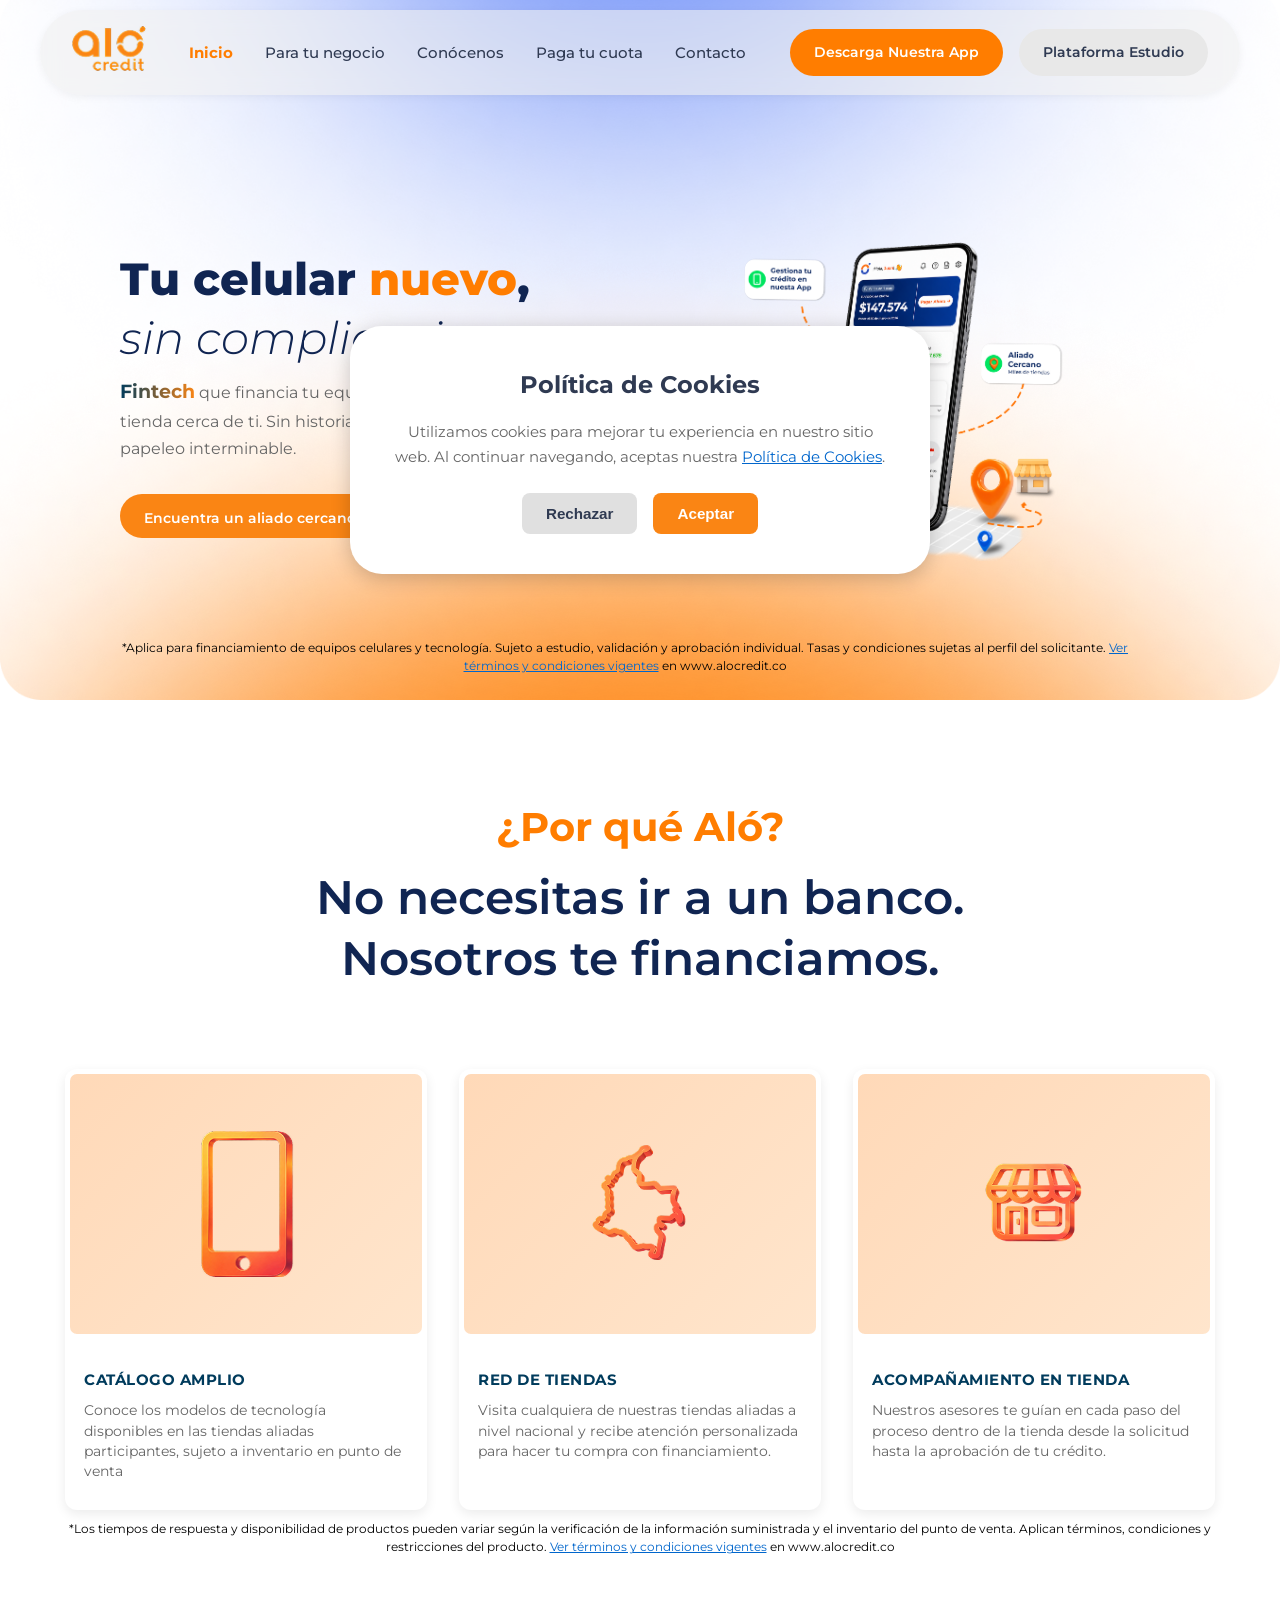
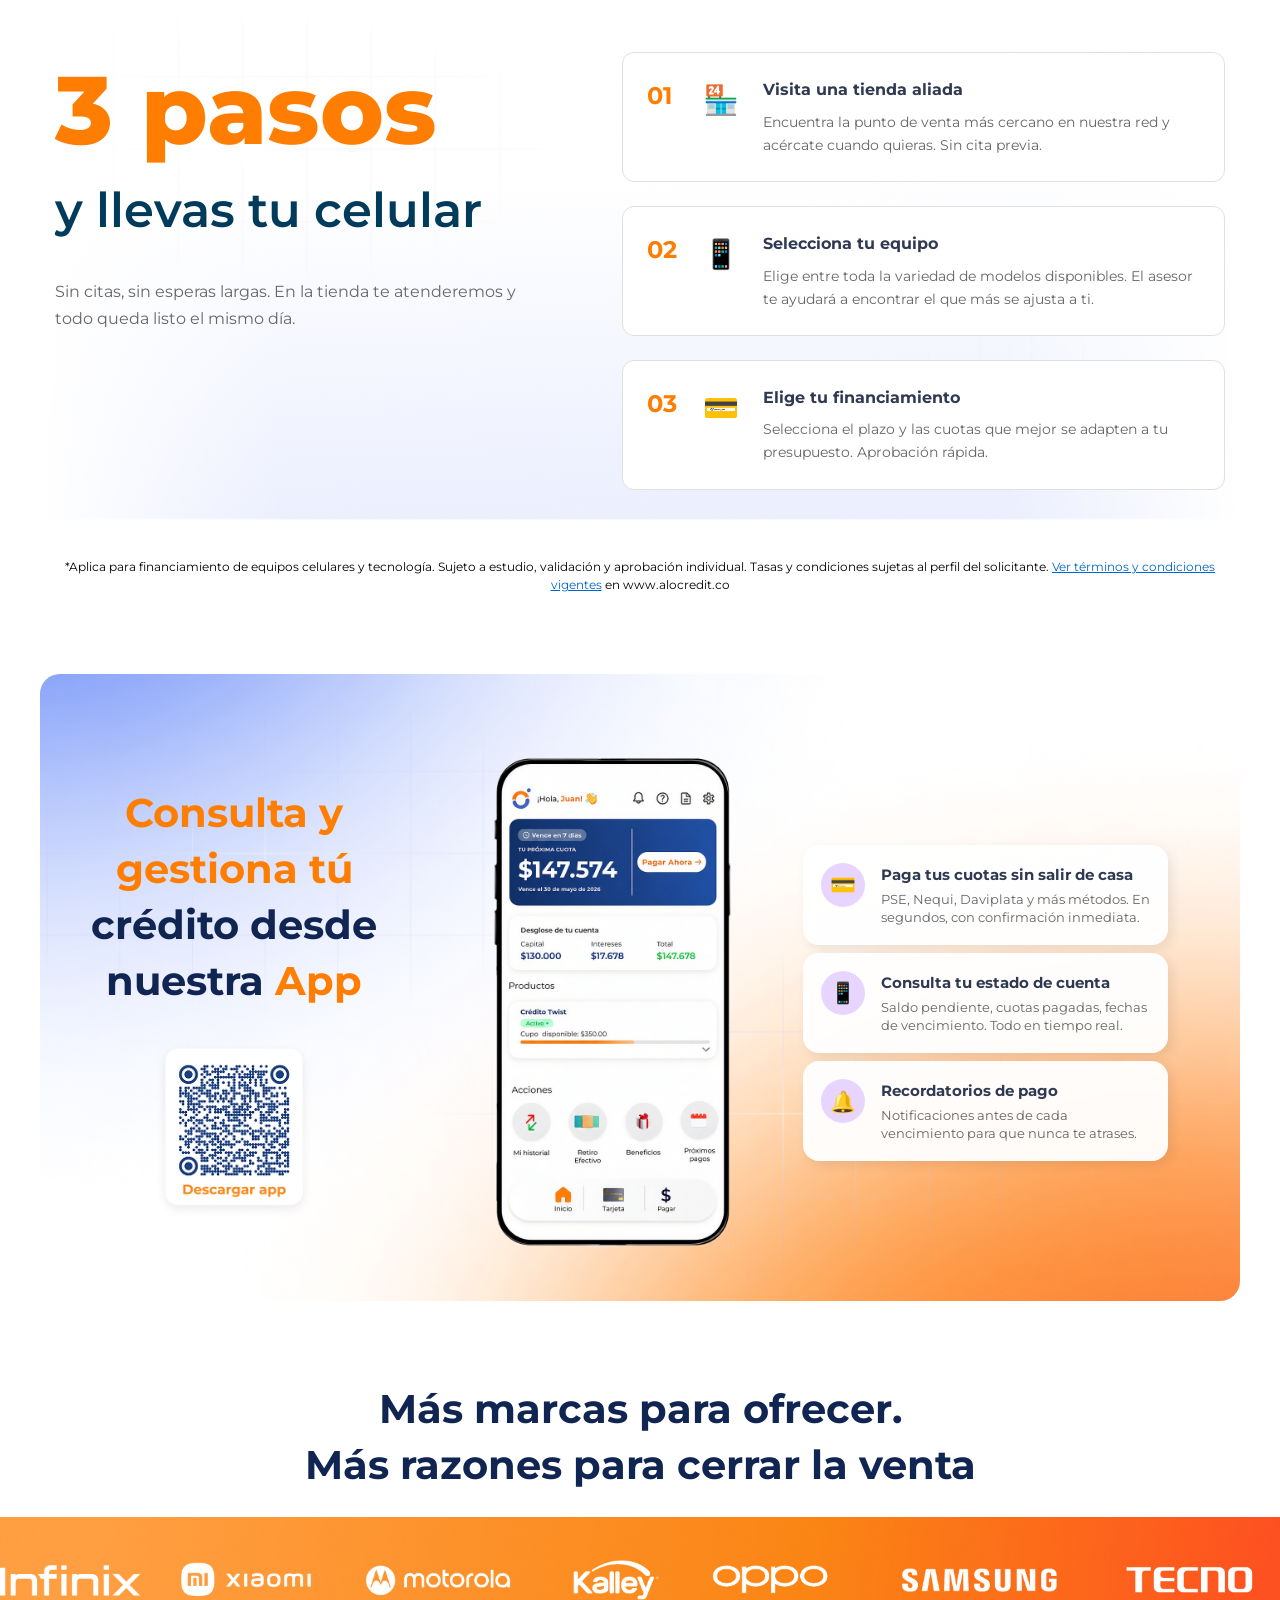
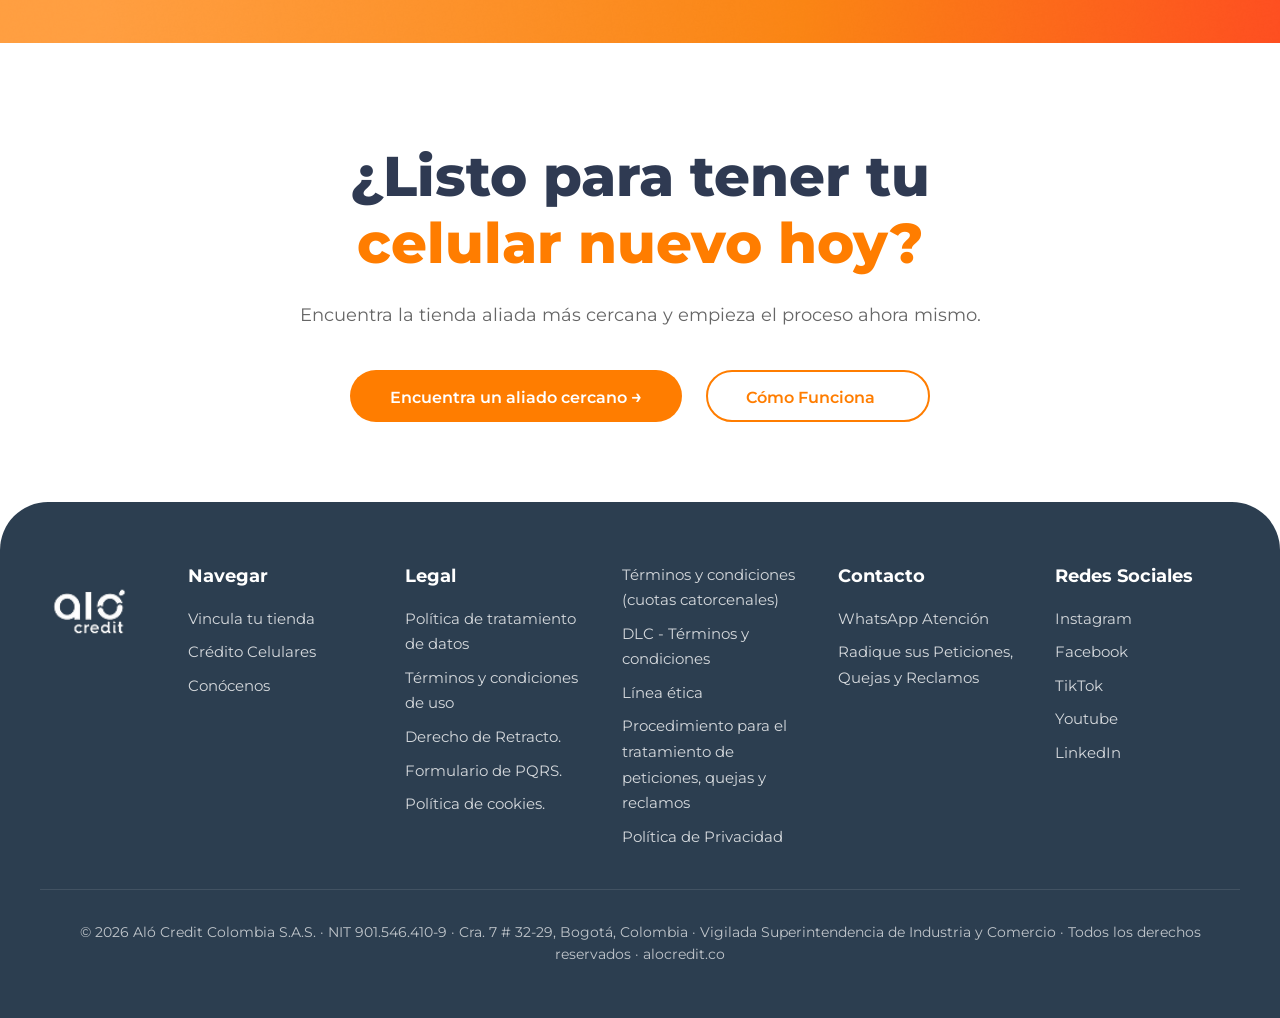
==== index.html @ 4bc0e89d "claro" ====
<!DOCTYPE html>
<html lang="es">

<head>
    <meta charset="UTF-8">
    <meta name="viewport" content="width=device-width, initial-scale=1.0">
    <title>Aló Credit Colombia - Financiamiento de Celulares</title>
    <link href="https://fonts.googleapis.com/css2?family=Montserrat:wght@300;400;500;600;700;800&display=swap"
        rel="stylesheet">
    <link rel="stylesheet" href="styles.css">
</head>

<body>
    <!-- Navigation Bar -->
    <nav class="navbar">
        <div class="navbar-content">
            <div class="navbar-logo">
                <a href="index.html#inicio" class="navbar-logo-link">
                    <img src="LogoNav.png" alt="Aló Credit" class="navbar-logo-img">
                </a>
            </div>
            <ul class="nav-links">
                <li><a href="#inicio">Inicio</a></li>
                <li><a href="negocio.html">Para tu negocio</a></li>
                <li><a href="conocenos.html">Conócenos</a></li>
                <li><a href="paga.html">Paga tu cuota</a></li>
                <li><a href="contacto.html">Contacto</a></li>
            </ul>
            <div class="navbar-buttons">
                <a href="#" class="btn-navbar btn-navbar-primary">Descarga Nuestra App</a>
                <a href="#" class="btn-navbar btn-navbar-secondary">Plataforma Estudio</a>
            </div>
        </div>
        <button class="hamburger-menu" id="hamburgerMenu">
            <span></span>
            <span></span>
            <span></span>
        </button>
        <!-- Mobile Menu -->
        <div class="mobile-menu" id="mobileMenu">
            <ul class="mobile-nav-links">
                <li><a href="#inicio">Inicio</a></li>
                <li><a href="negocio.html">Para tu negocio</a></li>
                <li><a href="conocenos.html">Conócenos</a></li>
                <li><a href="paga.html">Paga tu cuota</a></li>
                <li><a href="contacto.html">Contacto</a></li>
            </ul>
            <div class="mobile-buttons">
                <a href="#" class="btn-navbar btn-navbar-primary">Descarga Nuestra App</a>
                <a href="#" class="btn-navbar btn-navbar-secondary">Plataforma Estudio</a>
            </div>
        </div>
    </nav>

    <!-- Hero Section -->
    <section class="hero-index-section">
        <div class="container">
            <div class="hero-content">
                <h1 class="hero-index-title"><span class="blue-text">Tu celular</span> <span
                        class="orange-text">nuevo</span>,
                    <span class="italic-text"><span class="blue-text-italic">sin complicaciones</span></span>
                </h1>
                <p class="hero-description"><span class="fintech-animated">Fintech</span> que financia tu equipo en
                    cuotas fijas desde una tienda cerca de ti. Sin historial bancario requerido. Sin papeleo
                    interminable.</p>
                <button class="btn btn-hero">Encuentra un aliado cercano <span class="arrow">→</span></button>
            </div>
            <div class="hero-image" data-parallax="0.03">
                <img src="Imagen herofondov2.png" alt="Aló Credit - Tu celular nuevo" class="hero-img">
                <img src="Imagen hero2.2.png" alt="Aló Credit" class="hero-img hero-img-levitate">
            </div>
            <div class="hero-disclaimer">
                <p>*Aplica para financiamiento de equipos celulares y tecnología. Sujeto a estudio, validación y
                    aprobación individual. Tasas y condiciones sujetas al perfil del solicitante. <a
                        href="terminos.html" style="color: #0066cc; text-decoration: underline;">Ver términos y
                        condiciones vigentes</a> en www.alocredit.co</p>
            </div>
        </div>
    </section>



    <!-- Three Step Process -->
    <section class="proceso" id="proceso">
        <div class="container">
            <h2 class="section-title-orange">¿Por qué Aló?</h2>
            <p class="section-subtitle">No necesitas ir a un banco. Nosotros te financiamos.</p>
            <div class="steps-grid">
                <div class="alo-card" data-parallax="0.02">
                    <div class="alo-card-image">
                        <img src="Icono Telefono1.png" alt="Catálogo amplio" class="alo-card-img">
                    </div>
                    <div class="alo-card-content">
                        <h3>Catálogo amplio</h3>
                        <p>Conoce los modelos de tecnología disponibles en las tiendas aliadas participantes, sujeto a
                            inventario en punto de venta</p>
                    </div>
                </div>
                <div class="alo-card" data-parallax="0.02">
                    <div class="alo-card-image">
                        <img src="Icono pais2.png" alt="Red de tiendas" class="alo-card-img">
                    </div>
                    <div class="alo-card-content">
                        <h3>Red de tiendas</h3>
                        <p>Visita cualquiera de nuestras tiendas aliadas a nivel nacional y recibe atención
                            personalizada para hacer tu compra con financiamiento.
                        </p>
                    </div>
                </div>
                <div class="alo-card" data-parallax="0.02">
                    <div class="alo-card-image">
                        <img src="Icono tienda1.png" alt="Acompañamiento en tienda" class="alo-card-img">
                    </div>
                    <div class="alo-card-content">
                        <h3>Acompañamiento en tienda</h3>
                        <p>Nuestros asesores te guían en cada paso del proceso dentro de la tienda desde la solicitud
                            hasta la aprobación de tu crédito.</p>
                    </div>
                </div>
            </div>
            <div class="por-que-disclaimer">
                <p>*Los tiempos de respuesta y disponibilidad de productos pueden variar según la verificación de la
                    información suministrada y el inventario del punto de venta. Aplican términos, condiciones y
                    restricciones del producto. <a href="terminos.html"
                        style="color: #0066cc; text-decoration: underline;">Ver términos y condiciones vigentes</a> en
                    www.alocredit.co</p>
            </div>
            <div class="process-block">
                <div class="process-left">
                    <h2><span class="process-orange process-large typewriter" id="typewriter-first">3
                            pasos</span><br><span class="process-subtitle typewriter" id="typewriter-second">y llevas tu
                            celular</span></h2>
                    <p>Sin citas, sin esperas largas. En la tienda te atenderemos y todo queda listo el mismo día.</p>
                </div>
                <div class="process-right">
                    <div class="process-step">
                        <div class="process-step-number">01</div>
                        <div class="process-step-icon">🏪</div>
                        <div class="process-step-content">
                            <h3>Visita una tienda aliada</h3>
                            <p>Encuentra la punto de venta más cercano en nuestra red y acércate cuando quieras. Sin
                                cita previa.</p>
                        </div>
                    </div>
                    <div class="process-step">
                        <div class="process-step-number">02</div>
                        <div class="process-step-icon">📱</div>
                        <div class="process-step-content">
                            <h3>Selecciona tu equipo</h3>
                            <p>Elige entre toda la variedad de modelos disponibles. El asesor te ayudará a encontrar el
                                que más se ajusta a ti.</p>
                        </div>
                    </div>
                    <div class="process-step">
                        <div class="process-step-number">03</div>
                        <div class="process-step-icon">💳</div>
                        <div class="process-step-content">
                            <h3>Elige tu financiamiento</h3>
                            <p>Selecciona el plazo y las cuotas que mejor se adapten a tu presupuesto. Aprobación
                                rápida.</p>
                        </div>
                    </div>
                </div>
            </div>

            <div class="process-disclaimer">
                <p>*Aplica para financiamiento de equipos celulares y tecnología. Sujeto a estudio, validación y
                    aprobación individual. Tasas y condiciones sujetas al perfil del solicitante. <a
                        href="terminos.html" style="color: #0066cc; text-decoration: underline;">Ver términos y
                        condiciones vigentes</a> en www.alocredit.co</p>
            </div>

            <div class="app-block">
                <div class="app-block-left">
                    <h2><span class="app-orange">Consulta y<br>gestiona tú</span><br>crédito desde<br>nuestra <span
                            class="app-orange">App</span></h2>
                    <a href="https://play.google.com/store/apps/details?id=com.alocredit&hl=es" target="_blank"
                        class="qr-code">
                        <img src="Qr.2.0.png" alt="QR Code" class="qr-img">
                    </a>
                </div>
                <div class="app-block-center">
                    <div class="phone-mockup">
                        <img src="Telefonov2.png" alt="App mockup" class="phone-img">
                    </div>
                </div>
                <div class="app-block-right">
                    <div class="app-alo-card" data-parallax="0.015">
                        <div class="app-feature-icon-circle">💳</div>
                        <div class="app-feature-text">
                            <h3>Paga tus cuotas sin salir de casa</h3>
                            <p>PSE, Nequi, Daviplata y más métodos. En segundos, con confirmación inmediata.</p>
                        </div>
                    </div>
                    <div class="app-alo-card" data-parallax="0.015">
                        <div class="app-feature-icon-circle">📱</div>
                        <div class="app-feature-text">
                            <h3>Consulta tu estado de cuenta</h3>
                            <p>Saldo pendiente, cuotas pagadas, fechas de vencimiento. Todo en tiempo real.</p>
                        </div>
                    </div>
                    <div class="app-alo-card" data-parallax="0.015">
                        <div class="app-feature-icon-circle">🔔</div>
                        <div class="app-feature-text">
                            <h3>Recordatorios de pago</h3>
                            <p>Notificaciones antes de cada vencimiento para que nunca te atrases.</p>
                        </div>
                    </div>
                </div>
            </div>
            <h2 class="closing-title">Más marcas para ofrecer.<br>Más razones para cerrar la venta</h2>
            <div class="rectangle-image">
                <img src="Rectangulo naranja.png" alt="Rectangulo naranja" class="rectangle-img">
                <div class="logos-carousel">
                    <div class="logos-track">
                        <img src="Logos marcas3.png" alt="Logos marcas" class="logos-item">
                        <img src="Logos marcas3.png" alt="Logos marcas" class="logos-item">
                        <img src="Logos marcas3.png" alt="Logos marcas" class="logos-item">
                    </div>
                </div>
            </div>
        </div>
    </section>

    <!-- CTA Section -->
    <section class="cta-final">
        <div class="container">
            <div class="cta-content">
                <h2>¿Listo para tener tu<br><span class="cta-orange">celular nuevo hoy?</span></h2>
                <p>Encuentra la tienda aliada más cercana y empieza el proceso ahora mismo.</p>
                <div class="cta-buttons">
                    <button class="btn btn-primary">Encuentra un aliado cercano <span class="arrow">→</span></button>
                    <button class="btn btn-secondary">Cómo Funciona <span class="arrow">→</span></button>
                </div>
            </div>
        </div>
    </section>

    <!-- Mouse Cursor Icon -->
    <div class="mouse-light" id="mouseLight">👆</div>

    <!-- Footer -->
    <footer class="footer">
        <div class="container">
            <div class="footer-top">
                <div class="footer-logo">
                    <img src="Logo footer1.png" alt="Aló Credit" class="footer-logo-img">
                </div>
                <div class="footer-links">
                    <div class="footer-section">
                        <h3>Navegar</h3>
                        <ul>
                            <li><a href="negocio.html#formulario">Vincula tu tienda</a></li>
                            <li><a href="index.html#proceso">Crédito Celulares</a></li>
                            <li><a href="conocenos.html">Conócenos</a></li>
                        </ul>
                    </div>

                    <div class="footer-section">
                        <h3>Legal</h3>
                        <ul>
                            <li><a href="politica.html">Política de tratamiento de datos</a></li>
                            <li><a href="terminos.html">Términos y condiciones de uso</a></li>
                            <li><a href="retracto.html">Derecho de Retracto.</a></li>
                            <li><a href="contacto.html">Formulario de PQRS.</a></li>
                            <li><a href="cookies.html">Política de cookies.</a></li>
                        </ul>
                    </div>

                    <div class="footer-section">
                        <ul>
                            <li><a href="terminos-cuotas.html">Términos y condiciones (cuotas catorcenales)</a></li>
                            <li><a href="dlc.html">DLC - Términos y condiciones</a></li>
                            <li><a href="#etica">Línea ética</a></li>
                            <li><a href="pqrs-procedimiento.html">Procedimiento para el tratamiento de peticiones,
                                    quejas y reclamos</a></li>
                            <li><a href="privacidad.html">Política de Privacidad</a></li>
                        </ul>
                    </div>

                    <div class="footer-section">
                        <h3>Contacto</h3>
                        <ul>
                            <li><a href="https://api.whatsapp.com/send/?phone=573243679591&text&type=phone_number&app_absent=0"
                                    target="_blank">WhatsApp Atención</a></li>
                            <li><a href="contacto.html">Radique sus Peticiones, Quejas y Reclamos</a></li>
                        </ul>
                    </div>

                    <div class="footer-section">
                        <h3>Redes Sociales</h3>
                        <ul>
                            <li><a href="https://www.instagram.com/alocreditcol" target="_blank">Instagram</a></li>
                            <li><a href="https://www.facebook.com/people/Al%C3%B3-Credit-Colombia/61578189384117/?rdid=NAInuY7lux11YVNs&share_url=https%3A%2F%2Fwww.facebook.com%2Fshare%2F1BWmMSH9h4%2F"
                                    target="_blank">Facebook</a></li>
                            <li><a href="https://www.tiktok.com/@alocreditco" target="_blank">TikTok</a></li>
                            <li><a href="https://www.youtube.com/channel/UCNp1XvaAcFgbTgi-TPwkvpQ"
                                    target="_blank">Youtube</a></li>
                            <li><a href="https://co.linkedin.com/company/alocredit" target="_blank">LinkedIn</a></li>
                        </ul>
                    </div>
                </div>
            </div>

            <div class="footer-bottom">
                <p>© 2026 Aló Credit Colombia S.A.S. · NIT 901.546.410-9 · Cra. 7 # 32-29, Bogotá, Colombia · Vigilada
                    Superintendencia de Industria y Comercio · Todos los derechos reservados · alocredit.co</p>
            </div>
        </div>
    </footer>

    <script>// Hamburger menu functionality
        const hamburgerMenu = document.getElementById('hamburgerMenu');
        const mobileMenu = document.getElementById('mobileMenu');
        const mobileNavLinks = document.querySelectorAll('.mobile-nav-links a');

        hamburgerMenu.addEventListener('click', () => {
            hamburgerMenu.classList.toggle('active');
            mobileMenu.classList.toggle('active');
        });

        // Close menu when a link is clicked
        mobileNavLinks.forEach(link => {
            link.addEventListener('click', () => {
                hamburgerMenu.classList.remove('active');
                mobileMenu.classList.remove('active');
            });
        });

        // Close menu when clicking outside
        document.addEventListener('click', (event) => {
            const isClickInsideNav = event.target.closest('.navbar') || event.target.closest('.mobile-menu');
            if (!isClickInsideNav && mobileMenu.classList.contains('active')) {
                hamburgerMenu.classList.remove('active');
                mobileMenu.classList.remove('active');
            }
        });

        // Active nav link indicator
        function setActiveNavLink() {
            const currentPage = window.location.pathname.split('/').pop() || 'index.html';
            const navLinks = document.querySelectorAll('.nav-links a, .mobile-nav-links a');

            navLinks.forEach(link => {
                link.classList.remove('nav-active');
                const href = link.getAttribute('href');
                const linkPage = href.split('/').pop();

                if ((currentPage === '' || currentPage === 'index.html') && href === '#inicio') {
                    link.classList.add('nav-active');
                } else if (linkPage === currentPage) {
                    link.classList.add('nav-active');
                }
            });
        }

        setActiveNavLink();
        window.addEventListener('hashchange', setActiveNavLink);

        // Typewriter animation
        const typewriterElements = document.querySelectorAll('.typewriter');
        const observerOptions = {
            threshold: 0.5
        };

        const observer = new IntersectionObserver((entries) => {
            entries.forEach(entry => {
                if (entry.isIntersecting && !entry.target.classList.contains('animated')) {
                    const element = entry.target;
                    const delay = element.id === 'typewriter-first' ? 0 : 800;
                    setTimeout(() => {
                        element.classList.add('animated');
                    }, delay);
                    observer.unobserve(entry.target);
                }
            });
        }, observerOptions);

        typewriterElements.forEach(element => {
            observer.observe(element);
        });

        // Mouse light effect - Gradient interaction only
        const mouseLight = document.getElementById('mouseLight');
        const footer = document.querySelector('.footer');
        const ctaSection = document.querySelector('.cta-final');

        document.addEventListener('mousemove', (e) => {
            const mouseX = e.clientX;
            const mouseY = e.clientY;

            // Check if mouse is over footer or cta-final section
            const footerRect = footer.getBoundingClientRect();
            const ctaRect = ctaSection.getBoundingClientRect();
            const isOverFooter = mouseY >= footerRect.top;
            const isOverCTA = mouseY >= ctaRect.top;

            // Move the cursor icon
            mouseLight.style.left = mouseX + 'px';
            mouseLight.style.top = mouseY + 'px';

            // Show cursor icon always, but hide body cursor
            mouseLight.style.opacity = '1';
            document.body.style.cursor = 'auto';


            // Apply gradient angle changes to gradient elements only if not over footer or CTA
            if (!isOverFooter && !isOverCTA) {
                const gradientElements = document.querySelectorAll('.alo-card-image, .proposition, .app-section, .image-placeholder');

                gradientElements.forEach(element => {
                    const rect = element.getBoundingClientRect();
                    const elementCenterX = rect.left + rect.width / 2;
                    const elementCenterY = rect.top + rect.height / 2;

                    const distance = Math.sqrt(
                        Math.pow(mouseX - elementCenterX, 2) +
                        Math.pow(mouseY - elementCenterY, 2)
                    );

                    const maxDistance = 600;
                    const influence = Math.max(0, 1 - distance / maxDistance);

                    // Calculate gradient angle based on mouse position relative to element
                    const angle = Math.atan2(mouseY - elementCenterY, mouseX - elementCenterX) * (180 / Math.PI);
                    const gradientAngle = angle + (influence * 90);

                    element.style.setProperty('--gradient-angle', gradientAngle + 'deg');
                    element.style.setProperty('--gradient-influence', influence);
                });
            }
        });

        // Parallax effect
        const parallaxElements = document.querySelectorAll('[data-parallax]');

        window.addEventListener('scroll', () => {
            const scrollY = window.scrollY;

            parallaxElements.forEach(element => {
                const speed = element.getAttribute('data-parallax') || 0.5;
                const offset = -scrollY * speed;
                element.style.transform = `translateY(${offset}px)`;
            });
        });
    </script>

    <!-- Cookies Policy Modal -->
    <div class="cookies-modal" id="cookiesModal">
        <div class="cookies-content">
            <h2>Política de Cookies</h2>
            <p>Utilizamos cookies para mejorar tu experiencia en nuestro sitio web. Al continuar navegando, aceptas
                nuestra <a href="cookies.html" style="color: #0066cc; text-decoration: underline;">Política de
                    Cookies</a>.</p>
            <div class="cookies-buttons">
                <button class="btn-reject" id="rejectCookies">Rechazar</button>
                <button class="btn-accept" id="acceptCookies">Aceptar</button>
            </div>
        </div>
    </div>

    <script>
        // Cookies modal functionality
        const cookiesModal = document.getElementById('cookiesModal');
        const acceptCookiesBtn = document.getElementById('acceptCookies');
        const rejectCookiesBtn = document.getElementById('rejectCookies');

        // Check if user has already made a choice
        function initCookiesModal() {
            const cookiesChoice = localStorage.getItem('cookiesAccepted');
            if (!cookiesChoice) {
                cookiesModal.classList.add('active');
            }
        }

        acceptCookiesBtn.addEventListener('click', () => {
            localStorage.setItem('cookiesAccepted', 'true');
            cookiesModal.classList.remove('active');
        });

        rejectCookiesBtn.addEventListener('click', () => {
            localStorage.setItem('cookiesAccepted', 'false');
            cookiesModal.classList.remove('active');
        });

        // Initialize modal on page load
        window.addEventListener('load', initCookiesModal);
    </script>
</body>

</html>
---- styles.css ----
* {
    margin: 0;
    padding: 0;
}

html, body {
    width: 100%;
    overflow-x: hidden;
}

:root {
    --primary-color: #FFFFFF;
    --secondary-color: #003B5C;
    --accent-color: #FA8514;
    --light-bg: #FFFFFF;
    --text-dark: #2F3A52;
    --text-light: #666666;
    --border-color: #E0E0E0;
    --white: #FFFFFF;
    --gradient-angle: 135deg;
    --gradient-influence: 0;
}

html {
    scroll-behavior: smooth;
}

body {
    font-family: 'Montserrat', sans-serif;
    color: var(--text-dark);
    line-height: 1.6;
    background-color: var(--white);
    padding-top: 0;
    cursor: auto;
}

/* Mouse cursor icon */
.mouse-light {
    position: fixed;
    width: 30px;
    height: 40px;
    background: transparent;
    pointer-events: none;
    z-index: 999;
    transform: translate(-5px, -5px);
    display: flex;
    align-items: center;
    justify-content: center;
    font-size: 24px;
    cursor: auto;
    display: none;
}

.container {
    max-width: 1400px;
    margin: 0 auto;
    padding: 0 40px;
}

@media (max-width: 1024px) {
    .container {
        padding: 0 30px;
    }
}

@media (max-width: 768px) {
    .container {
        padding: 0 20px;
    }
}

@media (max-width: 640px) {
    .container {
        padding: 0 15px;
    }
}

/* Navigation */
.navbar {
    background-color: rgba(240, 240, 240, 0.6);
    box-shadow: 0 2px 8px rgba(0, 0, 0, 0.05);
    position: fixed;
    top: 10px;
    left: 50%;
    transform: translateX(-50%);
    z-index: 1000;
    width: calc(100% - 2rem);
    max-width: 1200px;
    backdrop-filter: blur(10px);
    border-radius: 50px;
    overflow: visible;
    margin-bottom: 20px;
}

.navbar-content {
    display: flex;
    justify-content: space-between;
    align-items: center;
    padding: 1rem 2rem;
    gap: 2rem;
}

.navbar-logo {
    display: flex;
    align-items: center;
    flex-shrink: 0;
}

.navbar-logo-img {
    height: 45px;
    width: auto;
}

.nav-links {
    display: flex;
    list-style: none;
    gap: 2rem;
    flex: 1;
    justify-content: center;
}

.nav-links a {
    text-decoration: none;
    color: var(--text-dark);
    font-weight: 500;
    font-size: 0.95rem;
    transition: color 0.3s ease;
}

.nav-links a:hover {
    color: #FF7D00;
}

.nav-links a.nav-active {
    color: #FF7D00;
    font-weight: 700;
}

.navbar-buttons {
    display: flex;
    gap: 1rem;
    flex-shrink: 0;
}

.btn-navbar {
    padding: 0.75rem 1.5rem;
    border: none;
    border-radius: 50px;
    font-size: 0.9rem;
    font-weight: 600;
    cursor: pointer;
    transition: all 0.3s ease;
    white-space: nowrap;
    text-decoration: none;
}

.btn-navbar-primary {
    background-color: #FF7D00;
    color: var(--white);
}

.btn-navbar-primary:hover {
    background-color: #E66D00;
    transform: translateY(-2px);
    box-shadow: 0 4px 12px rgba(255, 125, 0, 0.3);
}

.btn-navbar-secondary {
    background-color: #E8E8E8;
    color: var(--text-dark);
}

.btn-navbar-secondary:hover {
    background-color: #D0D0D0;
    transform: translateY(-2px);
    box-shadow: 0 4px 12px rgba(0, 0, 0, 0.1);
}

/* Hamburger Menu */
.hamburger-menu {
    display: none;
    flex-direction: column;
    background: none;
    border: none;
    cursor: pointer;
    gap: 6px;
    flex-shrink: 0;
    z-index: 1001;
    position: absolute;
    top: 50%;
    right: 2rem;
    transform: translateY(-50%);
    padding-left: 1rem;
}

.hamburger-menu span {
    width: 25px;
    height: 3px;
    background-color: var(--text-dark);
    border-radius: 2px;
    transition: all 0.3s ease;
}

.hamburger-menu.active span:nth-child(1) {
    transform: rotate(45deg) translate(10px, 10px);
}

.hamburger-menu.active span:nth-child(2) {
    opacity: 0;
}

.hamburger-menu.active span:nth-child(3) {
    transform: rotate(-45deg) translate(7px, -7px);
}

/* Mobile Menu */
.mobile-menu {
    display: none;
    position: fixed;
    top: 80px;
    left: 50%;
    transform: translateX(-50%) scaleY(0);
    transform-origin: top;
    width: calc(100% - 2rem);
    max-width: 1200px;
    background-color: rgba(240, 240, 240, 0.95);
    backdrop-filter: blur(10px);
    border-radius: 0 0 20px 20px;
    padding: 1.5rem;
    z-index: 999;
    box-shadow: 0 4px 12px rgba(0, 0, 0, 0.1);
    transition: transform 0.3s ease;
}

.mobile-menu.active {
    display: flex;
    flex-direction: column;
    gap: 1rem;
    transform: translateX(-50%) scaleY(1);
}

.mobile-nav-links {
    display: flex;
    flex-direction: column;
    list-style: none;
    gap: 1rem;
    margin: 0;
    padding: 0;
}

.mobile-nav-links li {
    margin: 0;
}

.mobile-nav-links a {
    text-decoration: none;
    color: var(--text-dark);
    font-weight: 500;
    font-size: 0.95rem;
    transition: color 0.3s ease;
    display: block;
    padding: 0.75rem 0.5rem;
}

.mobile-nav-links a:hover {
    color: #FF7D00;
}

.mobile-buttons {
    display: flex;
    flex-direction: column;
    gap: 0.75rem;
    align-items: center;
}

.mobile-buttons .btn-navbar {
    text-align: center;
    padding: 0.75rem 1.5rem;
    font-size: 1rem;
    white-space: nowrap;
    word-wrap: break-word;
    overflow-wrap: break-word;
    min-width: 0;
    text-decoration: none;
}

@media (max-width: 600px) {
    .mobile-buttons .btn-navbar {
        padding: 0.75rem 1.2rem;
        font-size: 0.95rem;
    }
}

@media (max-width: 480px) {
    .mobile-buttons .btn-navbar {
        padding: 0.7rem 1rem;
        font-size: 0.9rem;
    }
}

/* Hero Section - Base */
.hero {
    padding: 200px 0 150px 0;
    background: url('Degradado fondo1.png') no-repeat center/cover;
    position: relative;
    overflow: hidden;
}

.hero-centered {
    padding: 200px 0 150px 0;
}

/* Hero Section - Index */
.hero-index-section {
    padding: 200px 30px 40px 0;
    background: url('Degradado fondo1.png') no-repeat center -15px/100% 100%;
    position: relative;
    overflow: hidden;
}

.hero-index-section .container {
    display: grid;
    grid-template-columns: 1fr 1fr;
    gap: 3rem;
    align-items: center;
    padding-left: 120px;
    padding-right: 120px;
}

@media (min-width: 1067px) {
    .hero-index-section {
        padding: 250px 30px 40px 0;
    }
}

.hero-disclaimer {
    text-align: center;
    padding: 0.3rem 0 0 0;
    max-width: 100%;
    margin: 0;
    width: 100%;
}

.hero-index-section .hero-disclaimer {
    grid-column: 1 / -1;
    margin-top: 3rem;
}

.hero-negocio-section .hero-disclaimer {
    position: absolute;
    bottom: 20px;
    left: 0;
    right: 0;
    width: 100%;
    margin-top: 0;
    z-index: 10;
}

.hero-disclaimer p {
    font-size: 0.75rem;
    color: #000000;
    line-height: 1.5;
    margin: 0;
}

.hero-disclaimer-small {
    text-align: center;
    font-size: 0.7rem;
    color: #999;
    line-height: 1.4;
    margin: 0.2rem 0 0 0;
    max-width: 100%;
    width: 100%;
}

.por-que-disclaimer {
    text-align: center;
    padding: 0;
    margin: 10px 0 35px 0;
    width: 100%;
}

.por-que-disclaimer p {
    font-size: 0.75rem;
    color: #000000;
    line-height: 1.5;
    margin: 0;
}

.process-disclaimer {
    text-align: center;
    padding: 0;
    margin: 20px 0 0 0;
    width: 100%;
}

.process-disclaimer p {
    font-size: 0.75rem;
    color: #000000;
    line-height: 1.5;
    margin: 0;
}

/* Hero Section - Conocenos */
.hero-conocenos-section {
    padding: 250px 0 150px 0;
    background: url('Degradado fondo1.png') no-repeat center/cover;
    position: relative;
    overflow: hidden;
}

.hero-conocenos-section .container {
    display: grid;
    grid-template-columns: 1fr;
    padding-right: 30px;
    display: flex;
    justify-content: center;
    align-items: center;
    text-align: center;
}

@media (min-width: 1067px) {
    .hero-conocenos-section {
        padding: 230px 0 120px 0;
    }
}

@media (max-width: 768px) {
    .hero-conocenos-section {
        padding: 150px 20px 150px 20px;
    }
}

@media (max-width: 480px) {
    .hero-conocenos-section {
        padding: 150px 15px 150px 15px;
    }
}

.hero-conocenos-section .hero-conocenos-title {
    max-width: 100%;
}

/* Hero Section - Paga */
.hero-paga-section {
    padding: 100px 0 40px 0;
    background: url('Degradado fondo1.png') no-repeat center/cover;
    position: relative;
    overflow: hidden;
}

.hero-paga-section .container {
    display: grid;
    grid-template-columns: 1fr;
    padding-right: 30px;
    display: flex;
    justify-content: center;
    align-items: center;
    text-align: center;
}

@media (min-width: 1067px) {
    .hero-paga-section {
        padding: 100px 0 40px 0;
    }
}

@media (max-width: 768px) {
    .hero-paga-section {
        padding: 150px 20px 150px 20px;
    }
}

@media (max-width: 480px) {
    .hero-paga-section {
        padding: 150px 15px 150px 15px;
    }
}

.hero-paga-section .hero-paga-title {
    max-width: 100%;
}

@media (max-width: 768px) {
    .hero-conocenos-title {
        font-size: 2.2rem;
        max-width: 100%;
        margin-left: auto;
        margin-right: auto;
    }
}

@media (max-width: 480px) {
    .hero-conocenos-title {
        font-size: 1.8rem;
    }
}

@media (max-width: 768px) {
    .hero-paga-title {
        font-size: 2.2rem;
        max-width: 100%;
        margin-left: auto;
        margin-right: auto;
    }
}

@media (max-width: 480px) {
    .hero-paga-title {
        font-size: 1.8rem;
    }
}

.hero-content-centered {
    text-align: center;
    display: flex;
    justify-content: center;
    align-items: center;
    flex-direction: column;
    margin-top: 2rem;
}

.hero-title-single-line {
    white-space: normal;
}

@media (max-width: 1024px) {
    .hero-title-single-line {
        font-size: 36px;
    }

    .hero-disclaimer {
        font-size: 1rem;
    }
}

@media (max-width: 768px) {
    .hero-title-single-line {
        font-size: 28px;
    }

    .hero-disclaimer {
        font-size: 0.95rem;
    }

    .hero-centered {
        padding: 150px 20px 150px 20px;
    }
}

@media (max-width: 768px) {
    .hero-index-section .container {
        grid-template-columns: 1fr;
        padding-left: 20px;
        padding-right: 20px;
        gap: 2rem;
    }
}

@media (max-width: 480px) {
    .hero-title-single-line {
        font-size: 22px;
    }

    .hero-disclaimer {
        font-size: 0.85rem;
    }

    .hero-centered {
        padding: 150px 15px 150px 15px;
    }

    .hero-content-centered {
        margin-top: 0;
    }

    .hero-index-section {
        padding: 150px 15px 100px 15px;
    }

    .hero-index-section .container {
        padding-left: 10px;
        padding-right: 10px;
    }
}

.hero-disclaimer {
    font-size: 1.2rem;
    color: #666666;
    margin-top: 0.5rem;
    font-weight: 400;
}

.disclaimer-highlight {
    color: #FA8514;
    font-weight: 700;
}

/* Payment Methods Section */
.paga-metodos {
    padding: 50px 30px;
}

.paga-metodos-1 {
    padding: 50px 30px 0 30px;
    background-color: #F9F9F9;
}

.paga-metodos-2 {
    background-color: #F9F9F9;
}

.paga-metodos-2 .metodos-grid {
    display: flex;
    flex-wrap: wrap;
    gap: 2rem;
    justify-content: center;
    align-items: flex-start;
}

.paga-metodos-1 .metodos-grid {
    display: grid;
    grid-template-columns: repeat(2, 1fr);
    gap: 1.5rem;
    max-width: 700px;
    margin: 0 auto;
}

.paga-metodos-1 .card-app-alo {
    grid-column: 1;
    grid-row: 1;
}

.paga-metodos-1 .card-pse {
    grid-column: 2;
    grid-row: 1;
}

@media (max-width: 768px) {
    .paga-metodos-1 {
        padding: 40px 20px 0 20px;
    }

    .paga-metodos-1 .metodos-grid {
        grid-template-columns: 1fr;
        gap: 1.5rem;
        max-width: 289.734px;
        margin: 0 auto;
    }

    .paga-metodos-1 .card-app-alo,
    .paga-metodos-1 .card-pse {
        grid-column: 1;
        grid-row: auto;
        min-height: 140px;
        width: 100%;
        max-width: 289.734px;
    }
}

@media (max-width: 600px) {
    .paga-metodos-1 .metodos-grid {
        gap: 1.2rem;
    }
}

@media (max-width: 480px) {
    .paga-metodos-1 {
        padding: 30px 16px 0 16px;
    }

    .paga-metodos-1 .metodos-grid {
        grid-template-columns: 1fr;
        gap: 1rem;
    }

    .paga-metodos-1 .card-app-alo {
        grid-column: 1;
        grid-row: auto;
        order: 1;
        min-height: 120px;
        border-radius: 1rem;
        padding: 1rem 0.8rem;
    }

    .paga-metodos-1 .card-pse {
        grid-column: 1;
        grid-row: auto;
        order: 2;
        min-height: 120px;
        border-radius: 1rem;
        padding: 1rem 0.8rem;
    }

    .paga-metodos-1 .card-app-alo h3,
    .paga-metodos-1 .card-pse h3 {
        font-size: 0.95rem;
        margin-bottom: 0.4rem;
    }

    .paga-metodos-1 .card-app-alo p,
    .paga-metodos-1 .card-pse p {
        font-size: 0.8rem;
    }
}



.metodos-grid {
    display: grid;
    grid-template-columns: repeat(3, 1fr);
    gap: 1.5rem;
    max-width: 1000px;
    margin: 0 auto 0 auto;
}

.paga-title-secondary {
    text-align: center;
    font-size: 1.3rem;
    font-weight: 700;
    color: #1A1A1A;
    grid-column: 1 / 4;
    grid-row: 2;
    margin: 0.5rem 0 0 0;
    align-self: center;
}

/* Base styles for all payment method cards */
.card-app-alo,
.card-pse,
.card-bancolombia,
.card-efecty,
.card-puntored {
    background-color: #FFFFFF;
    border-radius: 1.2rem;
    padding: 1rem 0.8rem;
    text-align: center;
    box-shadow: 0 2px 12px rgba(0, 0, 0, 0.08);
    transition: all 0.3s ease;
    border: 1px solid #F0F0F0;
    cursor: pointer;
    display: flex;
    flex-direction: column;
    justify-content: center;
    align-items: center;
    width: 100%;
    max-width: 289.734px;
    height: 140px;
}

.card-app-alo:hover,
.card-pse:hover,
.card-bancolombia:hover,
.card-efecty:hover,
.card-puntored:hover {
    transform: translateY(-8px) scale(1.02);
    box-shadow: 0 12px 28px rgba(0, 0, 0, 0.15);
    border-color: #FA8514;
}

/* Grid positioning for each card */
.card-app-alo {
    grid-column: 1;
    grid-row: 1;
}

.card-pse {
    grid-column: 2;
    grid-row: 1;
}

.paga-metodos-2 .card-bancolombia,
.paga-metodos-2 .card-efecty,
.paga-metodos-2 .card-puntored {
    flex: 0 0 auto;
    width: 280px;
}

.paga-metodos-1 .card-bancolombia {
    grid-column: 1;
    grid-row: 3;
}

.paga-metodos-1 .card-efecty {
    grid-column: 2;
    grid-row: 3;
}

.paga-metodos-1 .card-puntored {
    grid-column: 3;
    grid-row: 3;
}

.card-bancolombia h3 {
    font-size: 1.1rem;
    font-weight: 600;
    color: #000000;
}

/* Common styles for all cards */
.metodo-logo {
    height: 50px;
    display: flex;
    align-items: center;
    justify-content: center;
    margin-bottom: 0.3rem;
}

.metodo-img {
    max-height: 50px;
    max-width: 100%;
    object-fit: contain;
}

.card-app-alo h3,
.card-pse h3,
.card-efecty h3,
.card-puntored h3 {
    font-size: 1rem;
    color: #1A1A1A;
    margin-bottom: 0.3rem;
    font-weight: 600;
    line-height: 1.2;
}

.card-app-alo p,
.card-pse p,
.card-bancolombia p,
.card-efecty p,
.card-puntored p {
    font-size: 0.8rem;
    color: #333333;
    line-height: 1.3;
    font-weight: 600;
}

.badge-recomendado {
    position: absolute;
    top: -10px;
    left: 50%;
    transform: translateX(-50%);
    background-color: #FA8514;
    color: #FFFFFF;
    padding: 0.25rem 0.75rem;
    border-radius: 1rem;
    font-size: 0.7rem;
    font-weight: 700;
    letter-spacing: 0.05em;
    box-shadow: 0 4px 12px rgba(250, 133, 20, 0.3);
}

.card-pse-recomendado {
    position: relative;
}

.card-puntored-recomendado {
    position: relative;
}

@media (max-width: 1024px) {
    .metodos-grid {
        grid-template-columns: repeat(3, 1fr);
        gap: 1.5rem;
    }

    .card-app-alo {
        grid-column: 1;
        grid-row: 1;
    }

    .card-pse {
        grid-column: 2;
        grid-row: 1;
    }

    .card-bancolombia {
        grid-column: 1;
        grid-row: 3;
        min-height: 140px;
        display: flex;
        flex-direction: column;
        justify-content: center;
        align-items: center;
    }

    .card-efecty {
        grid-column: 2;
        grid-row: 3;
    }

    .card-puntored {
        grid-column: 3;
        grid-row: 3;
    }

    .card-app-alo,
    .card-pse,
    .card-efecty,
    .card-puntored {
        width: 100%;
        max-width: 289.734px;
        min-height: 140px;
    }
}

@media (max-width: 768px) {
    .paga-metodos-2 {
        padding: 40px 20px 0 20px;
    }

    .paga-metodos-1 .metodos-grid {
        grid-template-columns: 1fr;
        gap: 1.5rem;
        max-width: 289.734px;
        margin: 0 auto;
    }

    .paga-metodos-2 .metodos-grid {
        grid-template-columns: 1fr;
        gap: 1.5rem;
        max-width: 289.734px;
        margin: 0 auto;
    }

    .card-app-alo,
    .card-pse,
    .card-bancolombia,
    .card-efecty,
    .card-puntored {
        width: 100%;
        max-width: 289.734px;
        padding: 1rem 0.8rem;
        min-height: 140px;
        grid-column: 1 !important;
        grid-row: auto !important;
    }

    .card-bancolombia {
        padding: 1rem 0.8rem;
    }

    .card-app-alo h3,
    .card-pse h3,
    .card-bancolombia h3,
    .card-efecty h3,
    .card-puntored h3 {
        font-size: 1rem;
    }

    .card-bancolombia h3 {
        font-size: 1.1rem;
    }
}

@media (max-width: 480px) {
    .paga-metodos-2 {
        padding: 30px 16px;
    }

    .metodos-grid {
        grid-template-columns: 1fr;
        gap: 1rem;
    }

    .card-app-alo {
        grid-column: 1;
        grid-row: auto;
        order: 1;
    }

    .card-pse {
        grid-column: 1;
        grid-row: auto;
        order: 2;
    }

    .paga-title-secondary {
        grid-column: 1;
        grid-row: auto;
        margin: 0 0 1rem 0;
        order: 3;
    }

    .card-bancolombia {
        grid-column: 1;
        grid-row: auto;
        padding: 1rem 0.8rem;
        border-radius: 1rem;
        min-height: 120px;
        order: 4;
    }

    .card-efecty {
        grid-column: 1;
        grid-row: auto;
        order: 5;
    }

    .card-puntored {
        grid-column: 1;
        grid-row: auto;
        order: 6;
    }

    .card-app-alo,
    .card-pse,
    .card-bancolombia,
    .card-efecty,
    .card-puntored {
        width: 100%;
        max-width: 289.734px;
        padding: 1rem 0.8rem;
        border-radius: 1rem;
        min-height: 140px;
    }

    .card-app-alo h3,
    .card-pse h3,
    .card-bancolombia h3,
    .card-efecty h3,
    .card-puntored h3 {
        font-size: 0.95rem;
        margin-bottom: 0.4rem;
    }

    .card-bancolombia h3 {
        font-size: 1rem;
        margin-top: 0;
    }

    .card-app-alo p,
    .card-pse p,
    .card-bancolombia p,
    .card-efecty p,
    .card-puntored p {
        font-size: 0.8rem;
    }

    .metodo-logo {
        height: 45px;
        margin-bottom: 0.2rem;
    }

    .metodo-img {
        max-height: 45px;
    }

    .badge-recomendado {
        top: -8px;
        padding: 0.2rem 0.6rem;
        font-size: 0.65rem;
    }
}

.hero-index-title {
    font-size: 45px;
    font-weight: 800;
    color: #102552;
    margin-bottom: 0.5rem;
    line-height: 1.3;
    max-width: 600px;
}

.hero-conocenos-title {
    font-size: 2.8rem;
    font-weight: 700;
    color: #102552;
    margin-bottom: 0.5rem;
    line-height: 1.3;
    max-width: 600px;
}

.hero-paga-title {
    font-size: 2.8rem;
    font-weight: 700;
    color: #102552;
    margin-bottom: 0.3rem;
    line-height: 1.3;
    max-width: 600px;
}

.blue-text {
    color: #102552;
    transition: color 0.4s ease;
}

.italic-text {
    font-weight: 300;
    font-style: italic;
}

.orange-text {
    color: #FF7D00;
    transition: color 0.4s ease;
}

.hero-title:hover .orange-text {
    color: #102552;
}

.hero-title:hover .blue-text {
    color: #FF7D00;
}

.blue-text-italic {
    color: #102552;
    transition: color 0.4s ease;
    font-weight: 300;
    font-style: italic;
}

.hero-title:hover .blue-text-italic {
    color: #FF7D00;
}

.hero-subtitle {
    font-size: 1.15rem;
    color: var(--text-light);
    margin-bottom: 2rem;
    line-height: 1.7;
}

.hero-description {
    font-size: 1rem;
    color: var(--text-light);
    margin-bottom: 2rem;
    line-height: 1.7;
}

.fintech-animated {
    background: linear-gradient(90deg, #003B5C, #FA8514, #003B5C);
    background-size: 200% 100%;
    -webkit-background-clip: text;
    -webkit-text-fill-color: transparent;
    background-clip: text;
    font-weight: 700;
    font-size: 1.2rem;
    animation: fintechColorShift 3s ease-in-out infinite;
}

@keyframes fintechColorShift {
    0% {
        background-position: 0% center;
        -webkit-text-fill-color: transparent;
    }
    25% {
        background-position: 33% center;
        -webkit-text-fill-color: transparent;
    }
    50% {
        background-position: 66% center;
        -webkit-text-fill-color: transparent;
    }
    75% {
        background-position: 100% center;
        -webkit-text-fill-color: transparent;
    }
    100% {
        background-position: 0% center;
        -webkit-text-fill-color: transparent;
    }
}

@keyframes float {
    0%, 100% {
        transform: translateY(0px);
    }
    50% {
        transform: translateY(-20px);
    }
}

@keyframes float-phone {
    0%, 100% {
        transform: translateY(0px);
    }
    50% {
        transform: translateY(-15px);
    }
}

@keyframes levitate {
    0%, 100% {
        transform: translateY(-10px);
    }
    50% {
        transform: translateY(-30px);
    }
}

.hero-image {
    position: relative;
    display: flex;
    align-items: center;
    justify-content: center;
}

.hero-img {
    position: absolute;
    width: 100%;
    height: auto;
    border-radius: 12px;
    object-fit: cover;
    object-position: left 20%;
    min-width: 490px;
    min-height: 333px;
}

.hero-img-levitate {
    animation: levitate 3s ease-in-out infinite;
    min-width: 490px;
    min-height: 333px;
}

.image-placeholder {
    width: 100%;
    height: 400px;
    background: linear-gradient(var(--gradient-angle), #E0EFFF, #D0E8FF);
    border-radius: 12px;
    display: flex;
    align-items: center;
    justify-content: center;
    font-weight: 600;
    color: var(--text-light);
    font-size: 1.1rem;
    transition: background 0.1s ease-out, filter 0.1s ease-out;
}

/* Buttons */
.btn {
    padding: 12px 32px;
    border: none;
    border-radius: 8px;
    font-family: 'Montserrat', sans-serif;
    font-weight: 600;
    cursor: pointer;
    transition: all 0.3s ease;
    font-size: 1rem;
}

.btn-primary {
    background-color: var(--primary-color);
    color: var(--white);
}

.btn-primary:hover {
    background-color: #0096C7;
    transform: translateY(-2px);
    box-shadow: 0 8px 16px rgba(0, 168, 232, 0.3);
}

.btn-large {
    padding: 16px 48px;
    font-size: 1.1rem;
}

.btn-hero {
    padding: 10px 24px !important;
    font-size: 0.9rem !important;
    gap: 0.3rem !important;
    background-color: #FA8514 !important;
    color: white !important;
    border-radius: 50px !important;
}

.btn-hero:hover {
    background-color: #E6751A;
    transform: translateY(-2px);
    box-shadow: 0 8px 16px rgba(250, 133, 20, 0.3);
}

.arrow {
    color: var(--white);
    font-size: 1.2rem;
    display: inline-block;
    animation: arrowMove 2s ease-in-out infinite;
}

/* Section Titles */
.section-title {
    font-size: 2.5rem;
    font-weight: 700;
    color: var(--secondary-color);
    text-align: center;
    margin-bottom: 3rem;
}

.section-title-orange {
    font-size: 2.5rem;
    font-weight: 700;
    color: #FF7D00;
    text-align: center;
    margin-bottom: 0.5rem;
    letter-spacing: 9%;
}

.section-subtitle {
    font-size: 47px;
    font-weight: 600;
    color: #102552;
    text-align: center;
    margin-bottom: 10px;
    line-height: 1.3;
    max-width: 800px;
    margin-left: auto;
    margin-right: auto;
}

/* Process Section */
.proceso {
    padding: 80px 0 80px 0;
    background-color: var(--light-bg);
    position: relative;
}

.steps-grid {
    display: grid;
    grid-template-columns: repeat(3, 1fr);
    gap: 2rem;
    position: relative;
    z-index: 2;
    max-width: 1150px;
    margin: 5rem auto 0;
}

@media (max-width: 1024px) {
    .steps-grid {
        grid-template-columns: repeat(2, 1fr);
        max-width: 800px;
    }
}

@media (max-width: 768px) {
    .steps-grid {
        grid-template-columns: 1fr;
        max-width: 100%;
        gap: 1.5rem;
    }
}


.alo-card {
    background-color: var(--white);
    border-radius: 12px;
    box-shadow: 0 4px 12px rgba(0, 0, 0, 0.08);
    transition: transform 0.3s ease, box-shadow 0.3s ease;
    overflow: hidden;
}

.alo-card:hover {
    transform: translateY(-8px);
    box-shadow: 0 12px 24px rgba(250, 133, 20, 0.25);
    border-top: 4px solid #FA8514;
}

.alo-card-image {
    background: linear-gradient(var(--gradient-angle), #FFD9B8 0%, #FFE5CC 100%);
    padding: 2.5rem 1.2rem;
    text-align: center;
    min-height: 180px;
    display: flex;
    align-items: center;
    justify-content: center;
    position: relative;
    overflow: hidden;
    transition: background 0.1s ease-out;
    border: 5px solid #FFFFFF;
    border-radius: 12px;
}

.alo-card-image::before {
    content: '';
    position: absolute;
    top: -50%;
    left: -50%;
    width: 200%;
    height: 200%;
    background: linear-gradient(
        0deg,
        transparent,
        transparent 30%,
        rgba(255, 255, 255, 0.3)
    );
    transform: rotate(-45deg);
    transition: all 0.5s ease;
    opacity: 0;
    z-index: 1;
}

.alo-card:hover .alo-card-image::before {
    opacity: 1;
    transform: rotate(-45deg) translateY(100%);
}

.step-number {
    font-size: 2.5rem;
    font-weight: 800;
    color: var(--primary-color);
    margin-bottom: 0.5rem;
    display: none;
}

.step-icon {
    font-size: 4rem;
    margin-bottom: 0;
}

.alo-card-img {
    max-width: 100px;
    height: auto;
    object-fit: contain;
}

.alo-card-content {
    padding: 1.8rem 1.2rem;
    text-align: left;
}

.alo-card h3 {
    font-size: 0.95rem;
    font-weight: 700;
    color: var(--secondary-color);
    margin-bottom: 0.5rem;
    text-transform: uppercase;
    letter-spacing: 0.5px;
}

.alo-card p {
    font-size: 0.85rem;
    color: var(--text-light);
    line-height: 1.5;
}

.process-block {
    display: grid;
    grid-template-columns: 1fr 1.2fr;
    gap: 4rem;
    align-items: start;
    margin-top: 3rem;
    padding: 3rem 15px;
    background:
        linear-gradient(90deg, rgba(255, 255, 255, 1) 0%, rgba(255, 255, 255, 0.5) 20%, rgba(255, 255, 255, 0.5) 80%, rgba(255, 255, 255, 1) 100%),
        url('Fondo3.2.png') no-repeat center/cover;
    border-radius: 2rem;
}

.process-left h2 {
    font-size: 3.5rem;
    font-weight: 800;
    color: var(--secondary-color);
    line-height: 1.2;
    margin-bottom: 1.5rem;
}

.process-orange {
    color: #FF7D00;
}

.process-large {
    font-size: 96px;
}

.process-subtitle {
    font-size: 48px;
    font-weight: 600;
    display: block;
}

.typewriter {
    overflow: hidden;
    white-space: nowrap;
    width: 0;
    display: inline-block;
}

.typewriter.animated {
    animation: typing 1.5s steps(20, end) forwards;
}

@keyframes typing {
    from {
        width: 0;
    }
    to {
        width: 100%;
    }
}

@media (max-width: 768px) {
    .typewriter.animated {
        animation: typing 1.2s steps(20, end) forwards;
    }
}

.process-left p {
    font-size: 1rem;
    color: var(--text-light);
    line-height: 1.7;
}

.process-right {
    display: flex;
    flex-direction: column;
    gap: 1.5rem;
}

.process-step {
    display: grid;
    grid-template-columns: auto auto 1fr;
    gap: 1.5rem;
    padding: 1.5rem;
    border: 1px solid var(--border-color);
    border-radius: 12px;
    background-color: var(--white);
    align-items: start;
    transition: all 0.3s ease;
    min-width: 0;
}

.process-step:hover {
    border-color: #FF7D00;
    box-shadow: 0 4px 12px rgba(255, 125, 0, 0.2);
}

.process-step-number {
    font-size: 1.5rem;
    font-weight: 700;
    color: #FF7D00;
    grid-column: 1;
    grid-row: 1 / 3;
    min-width: 2rem;
}

.process-step-icon {
    font-size: 1.8rem;
    grid-column: 2;
    grid-row: 1 / 3;
    min-width: 2rem;
}

.process-step-content {
    grid-column: 3;
    grid-row: 1 / 3;
    min-width: 0;
    word-wrap: break-word;
}

.process-step h3 {
    font-size: 1rem;
    font-weight: 700;
    color: var(--text-dark);
    margin-bottom: 0.5rem;
}

.process-step p {
    font-size: 0.9rem;
    color: var(--text-light);
    line-height: 1.6;
}

.app-block {
    display: grid;
    grid-template-columns: 1.5fr 1.5fr 1fr;
    gap: 0.3rem;
    margin: 5rem auto 0;
    padding: 5rem 0.5rem 3rem 0.5rem;
    width: fit-content;
    background: url('Degradado bloque4.png') no-repeat center/cover;
    border-radius: 20px;
    align-items: center;
}

.app-block-left {
    display: flex;
    flex-direction: column;
    gap: 2rem;
    color: var(--white);
    justify-content: center;
    align-items: center;
    text-align: center;
}

.app-block-left h2 {
    font-size: 40px;
    font-weight: 700;
    color: #102552;
    line-height: 1.4;
}

.app-orange {
    color: #FF7D00;
}

.qr-code {
    width: 180px;
    height: 180px;
    min-width: 180px;
    min-height: 180px;
    transition: all 0.3s ease;
    cursor: pointer;
    display: inline-block;
    text-decoration: none;
    flex-shrink: 0;
}

.qr-code:hover {
    filter: drop-shadow(0 0 8px #FF7D00);
    transform: scale(1.02);
}

.qr-img {
    width: 100%;
    height: 100%;
    object-fit: contain;
}

.app-block-center {
    display: flex;
    justify-content: center;
    align-items: center;
    width: 100%;
    max-width: 280px;
    margin: 0 auto;
}

.phone-mockup {
    width: 100%;
    max-width: 250px;
    display: flex;
    justify-content: center;
    align-items: center;
    animation: float-phone 3s ease-in-out infinite;
}

.phone-img {
    width: 100%;
    height: auto;
    min-width: 250px;
    min-height: 250px;
    object-fit: contain;
}

.app-block-right {
    display: flex;
    flex-direction: column;
    gap: 0.5rem;
    min-width: 0;
    max-width: 100%;
    margin: 0 4rem 0 0;
    align-items: center;
    width: 365px;
}

@media (max-width: 870px) {
    .app-block {
        grid-template-columns: 1fr;
        gap: 2rem;
        padding: 3rem 1.5rem;
        width: 100%;
        max-width: 90vw;
    }

    .app-block-left {
        order: 1;
    }

    .app-block-center {
        order: 2;
        max-width: 100%;
    }

    .app-block-right {
        order: 3;
        width: 100%;
        margin: 0;
    }
}

.app-alo-card {
    display: flex;
    gap: 1rem;
    padding: 1rem;
    border: 2px solid transparent;
    border-radius: 16px;
    background-color: rgba(255, 255, 255, 0.95);
    align-items: flex-start;
    overflow: visible;
    transition: all 0.3s ease;
    cursor: pointer;
    box-shadow: 4px 4px 12px rgba(0, 0, 0, 0.08);
}

.app-alo-card:hover {
    border-color: #FF9A4F;
    background-color: rgba(255, 255, 255, 1);
    transform: translateY(-4px);
    box-shadow: 0 8px 24px rgba(255, 125, 0, 0.15);
}

.app-feature-icon-circle {
    font-size: 1.3rem;
    min-width: 44px;
    width: 44px;
    height: 44px;
    background-color: #E8D5FF;
    border-radius: 50%;
    display: flex;
    align-items: center;
    justify-content: center;
    flex-shrink: 0;
}

.app-feature-text {
    flex: 1;
}

.app-alo-card h3 {
    font-size: 0.95rem;
    font-weight: 700;
    color: var(--text-dark);
    margin-bottom: 0.25rem;
    word-wrap: break-word;
    overflow-wrap: break-word;
}

.app-alo-card p {
    font-size: 0.8rem;
    color: var(--text-light);
    line-height: 1.4;
    word-wrap: break-word;
    overflow-wrap: break-word;
}

.closing-title {
    font-size: 2.5rem;
    font-weight: 700;
    color: #102552;
    text-align: center;
    margin-top: 5rem;
    margin-bottom: 1.5rem;
    line-height: 1.4;
}

.rectangle-image {
    display: flex;
    justify-content: center;
    margin-top: 10px;
    width: 100vw;
    position: relative;
    left: 50%;
    right: 50%;
    margin-left: calc(-50vw);
    margin-right: calc(-50vw);
}

.rectangle-img {
    width: 100vw;
    height: auto;
    object-fit: cover;
}

.logos-carousel {
    position: absolute;
    top: 50%;
    left: 50%;
    transform: translate(-50%, -50%);
    width: 100%;
    overflow: hidden;
    height: 100px;
    display: flex;
    align-items: center;
}

.logos-track {
    display: flex;
    gap: 2rem;
    animation: scroll-left 20s linear infinite;
    white-space: nowrap;
}

.logos-item {
    height: 40px;
    width: auto;
    object-fit: contain;
    flex-shrink: 0;
    filter: brightness(0) invert(1);
}

@keyframes scroll-left {
    0% {
        transform: translateX(0);
    }
    100% {
        transform: translateX(-33.333%);
    }
}


/* Features Section */
.beneficios {
    padding: 140px 0;
}

.features-grid {
    display: grid;
    grid-template-columns: repeat(auto-fit, minmax(280px, 1fr));
    gap: 2.5rem;
    margin-bottom: 4rem;
}

.feature-item {
    padding: 2rem;
    text-align: center;
    border-radius: 12px;
    background-color: var(--light-bg);
    transition: all 0.3s ease;
}

.feature-item:hover {
    background-color: var(--white);
    box-shadow: 0 8px 20px rgba(0, 0, 0, 0.1);
}

.feature-icon {
    font-size: 2.5rem;
    margin-bottom: 1rem;
}

.feature-item h3 {
    font-size: 1.15rem;
    font-weight: 700;
    color: var(--text-dark);
    margin-bottom: 0.5rem;
    text-transform: uppercase;
    letter-spacing: 0.5px;
}

.feature-item p {
    font-size: 0.9rem;
    color: var(--text-light);
    line-height: 1.6;
}

.proposition {
    text-align: center;
    padding: 3rem 2rem;
    background: linear-gradient(var(--gradient-angle), #F0F8FF 0%, #E8F4F8 100%);
    border-radius: 12px;
    transition: background 0.1s ease-out;
}

.proposition h2 {
    font-size: 2rem;
    font-weight: 700;
    color: var(--secondary-color);
    line-height: 1.4;
}

/* Additional Section */
.additional-section {
    padding: 140px 0;
    background-color: var(--white);
}

.additional-section h2 {
    font-size: 2rem;
    font-weight: 700;
    color: var(--secondary-color);
    text-align: center;
    line-height: 1.5;
}

/* App Section */
.app-section {
    padding: 140px 0;
    background: linear-gradient(var(--gradient-angle), #F0F8FF 0%, #E8F4F8 100%);
    transition: background 0.1s ease-out;
}

.app-content {
    display: grid;
    grid-template-columns: 1fr 1fr;
    gap: 3rem;
    align-items: center;
}

.app-info h2 {
    font-size: 2.5rem;
    font-weight: 700;
    color: var(--secondary-color);
    margin-bottom: 1rem;
}

.app-features {
    list-style: none;
    font-size: 1rem;
    color: var(--text-light);
    line-height: 2;
}

.app-features li {
    margin-bottom: 1rem;
    padding-left: 1.5rem;
    position: relative;
}

.app-features li:before {
    content: "✓";
    position: absolute;
    left: 0;
    color: var(--primary-color);
    font-weight: bold;
}

.app-image {
    width: 100%;
}

.app-image .image-placeholder {
    height: 500px;
}

/* Footer */
.footer {
    background-color: #2C3E50;
    color: var(--white);
    padding: 60px 0 20px;
    border-radius: 3rem 3rem 0 0;
}

.footer-top {
    display: grid;
    grid-template-columns: auto 1fr;
    align-items: start;
    gap: 3rem;
    margin-bottom: 2rem;
}

.footer-logo {
    display: flex;
    align-items: flex-start;
    flex-shrink: 0;
}

.footer-logo-img {
    height: 100px;
    width: auto;
}

.footer-links {
    display: grid;
    grid-template-columns: repeat(5, 1fr);
    gap: 2rem;
    flex: 1;
}

.footer-section h3 {
    font-size: 1.1rem;
    font-weight: 700;
    margin-bottom: 1rem;
    color: var(--white);
}

.footer-section ul {
    list-style: none;
}

.footer-section li {
    margin-bottom: 0.5rem;
}

.footer-section a {
    color: rgba(255, 255, 255, 0.8);
    text-decoration: none;
    font-size: 0.95rem;
    transition: color 0.3s ease;
}

.footer-section a:hover {
    color: #FF7D00;
}

.footer-bottom {
    text-align: center;
    padding: 2rem 0;
    font-size: 0.85rem;
    color: rgba(255, 255, 255, 0.7);
    border-top: 1px solid rgba(255, 255, 255, 0.1);
    line-height: 1.6;
}

/* CTA Final Section */
.cta-final {
    padding: 20px 0 80px 0;
    background-color: var(--white);
}

.cta-content {
    text-align: center;
}

.cta-content h2 {
    font-size: 3.5rem;
    font-weight: 800;
    color: var(--text-dark);
    margin-bottom: 1.5rem;
    line-height: 1.2;
}

.cta-orange {
    color: #FF7D00;
}

.cta-content p {
    font-size: 1.1rem;
    color: var(--text-light);
    margin-bottom: 2.5rem;
    line-height: 1.6;
}

.cta-buttons {
    display: flex;
    justify-content: center;
    gap: 1.5rem;
    flex-wrap: wrap;
}

@keyframes buttonHover {
    0% {
        transform: translateY(0);
    }
    50% {
        transform: translateY(-4px);
    }
    100% {
        transform: translateY(-2px);
    }
}

@keyframes buttonGlow {
    0% {
        box-shadow: 0 8px 16px rgba(255, 255, 255, 0.3);
    }
    50% {
        box-shadow: 0 12px 24px rgba(255, 255, 255, 0.5);
    }
    100% {
        box-shadow: 0 8px 16px rgba(255, 255, 255, 0.3);
    }
}

@keyframes arrowMove {
    0%, 100% {
        transform: translateX(0);
    }
    50% {
        transform: translateX(4px);
    }
}

.btn-primary {
    background-color: #FF7D00;
    color: var(--white);
    padding: 14px 40px;
    border-radius: 50px;
    border: none;
    font-weight: 600;
    cursor: pointer;
    transition: all 0.3s ease;
    position: relative;
    overflow: hidden;
}

.btn-primary::before {
    content: '';
    position: absolute;
    top: 0;
    left: -100%;
    width: 100%;
    height: 100%;
    background-color: #E6751A;
    transition: left 0.3s ease;
    z-index: -1;
}

.btn-primary:hover {
    color: var(--white);
    animation: buttonHover 0.6s ease, buttonGlow 0.6s ease;
}

.btn-primary:hover::before {
    left: 0;
}

.btn-secondary {
    background-color: transparent;
    color: #FF7D00;
    border: 2px solid #FF7D00;
    padding: 12px 38px;
    border-radius: 50px;
    font-weight: 600;
    cursor: pointer;
    transition: all 0.3s ease;
    position: relative;
    overflow: hidden;
}

.btn-secondary::before {
    content: '';
    position: absolute;
    top: 0;
    left: -100%;
    width: 100%;
    height: 100%;
    background-color: #FF7D00;
    transition: left 0.3s ease;
    z-index: -1;
}

.btn-secondary:hover {
    color: var(--white);
    border-color: #FF7D00;
    animation: buttonHover 0.6s ease, buttonGlow 0.6s ease;
}

.btn-secondary:hover::before {
    left: 0;
}

/* Responsive Design */
@media (max-width: 1067px) {
    .navbar-content {
        gap: 0;
        width: 100%;
    }

    .navbar-logo {
        flex-shrink: 0;
        margin-right: auto;
    }

    .hamburger-menu {
        display: flex;
        flex-shrink: 0;
        margin-left: auto;
    }

    .nav-links,
    .navbar-buttons {
        display: none !important;
    }

    .mobile-menu {
        display: none !important;
    }

    .mobile-menu.active {
        display: flex !important;
    }
}

@media (min-width: 1068px) {
    .mobile-menu {
        display: none !important;
    }

    .mobile-menu.active {
        display: none !important;
    }

    .hamburger-menu {
        display: none !important;
    }
}

@media (max-width: 1089px) {
    .process-block {
        grid-template-columns: 1fr;
        gap: 2rem;
    }
}

@media (max-width: 770px) {
    .app-block {
        grid-template-columns: 1fr;
        text-align: center;
        gap: 3rem;
    }

    .app-block-left,
    .app-block-center,
    .app-block-right {
        display: flex;
        justify-content: center;
        align-items: center;
        flex-direction: column;
    }

    .app-block-left {
        order: 1;
    }

    .app-block-center {
        order: 2;
        margin-bottom: 2rem;
    }

    .app-block-right {
        order: 3;
        align-items: center;
        gap: 1rem;
    }

    .app-block-left h2 {
        text-align: center;
    }

    .app-alo-card {
        justify-content: center;
    }
}

@media (max-width: 768px) {
    .hero-index-section .container,
    .app-content {
        grid-template-columns: 1fr;
        grid-auto-flow: row;
    }

    .hero-content {
        order: 1;
        text-align: center;
        display: flex;
        flex-direction: column;
        align-items: center;
    }

    .hero-image {
        order: 2;
        margin-top: 3rem;
        position: relative;
        height: 400px;
    }

    .hero-index-title {
        font-size: 2.2rem;
        max-width: 100%;
        margin-left: auto;
        margin-right: auto;
    }

    .hero-img {
        width: 100%;
        object-position: center;
    }

    .section-title {
        font-size: 2rem;
    }

    .section-subtitle {
        font-size: 2rem;
    }

    .nav-links {
        gap: 1.5rem;
        font-size: 0.9rem;
    }

    .hero-index-section {
        padding: 220px 5px 150px 5px;
    }

    .proceso,
    .beneficios,
    .app-section {
        padding: 50px 5px;
    }

    .steps-grid,
    .features-grid {
        gap: 1.5rem;
    }

    .proposition {
        padding: 2rem 1rem;
    }

    .proposition h2 {
        font-size: 1.5rem;
    }

    .process-block {
        grid-template-columns: 1fr;
        gap: 2rem;
        margin-top: 2rem;
        padding: 2rem 5px;
    }

    .process-left h2 {
        font-size: 2rem;
    }

    .process-large {
        font-size: 48px;
    }

    .process-subtitle {
        font-size: 36px;
    }

    .process-right {
        gap: 1rem;
    }

    .process-step {
        gap: 1rem;
        padding: 1rem;
        grid-template-columns: auto auto 1fr;
    }

    .process-step-icon {
        margin-left: 0;
        min-width: 1.5rem;
    }

    .app-block {
        grid-template-columns: 1fr;
        gap: 2rem;
        padding: 2rem 5px;
        margin-top: 2rem;
    }

    .app-block-left h2 {
        font-size: 28px;
    }

    .phone-mockup {
        max-width: 250px;
    }

    .app-block-right {
        gap: 1rem;
        width: 100%;
        min-width: 280px;
    }

    .app-alo-card {
        padding: 1rem;
        gap: 1rem;
        width: 100%;
        min-height: 100px;
    }

    .app-feature-icon-circle {
        width: 40px;
        height: 40px;
        min-width: 40px;
        font-size: 1.2rem;
    }

    .app-alo-card h3 {
        font-size: 0.95rem;
    }

    .app-alo-card p {
        font-size: 0.8rem;
    }

    .closing-title {
        font-size: 1.8rem;
        margin-top: 3rem;
    }

    .logos-carousel {
        height: 80px;
    }

    .logos-item {
        height: 60px;
    }

    .cta-final {
        padding: 50px 5px;
    }

    .cta-content h2 {
        font-size: 2rem;
    }

    .cta-buttons {
        flex-direction: column;
        gap: 1rem;
    }

    .btn-primary,
    .btn-secondary {
        width: 100%;
    }

    .footer-top {
        grid-template-columns: 1fr;
        gap: 2rem;
    }

    .footer-logo {
        order: -1;
        justify-self: center;
    }

    .footer-links {
        grid-template-columns: repeat(3, 1fr);
        gap: 1.5rem;
    }
}

@media (max-width: 1233px) {
    .hero-content {
        padding-left: 30px;
        padding-right: 30px;
    }
}

@media (max-width: 762px) {
    .hero-content {
        text-align: center;
        display: flex;
        flex-direction: column;
        align-items: center;
    }

    .hero-title {
        max-width: 100%;
        margin-left: auto;
        margin-right: auto;
    }

    .hero-description {
        max-width: 100%;
        margin-left: auto;
        margin-right: auto;
    }

    .btn-hero {
        margin-left: auto;
        margin-right: auto;
    }
}

@media (max-width: 763px) {
    .process-left {
        text-align: center;
    }

    .process-left h2 {
        text-align: center;
    }

    .process-left p {
        text-align: center;
    }
}

@media (max-width: 487px) {
    .process-left h2 {
        font-size: 1.5rem !important;
    }

    .process-large {
        font-size: 32px !important;
    }

    .process-subtitle {
        font-size: 24px !important;
    }

    .process-block {
        grid-template-columns: 1fr !important;
    }
}

@media (max-width: 476px) {
    .hero-index-section {
        padding: 220px 5px 150px 5px;
    }
}

/* Negocio Page Styles */

/* Hero Section - Negocio */
.hero-negocio-section {
    padding: 80px 0 120px 0;
    background: url('Degradado fondo1.png') no-repeat center -90px/100% 100%;
    position: relative;
    overflow: hidden;
}

@media (max-width: 1200px) {
    .hero-negocio-section {
        padding: 80px 30px 120px 30px;
    }
}

@media (max-width: 768px) {
    .hero-negocio-section {
        padding: 80px 20px 120px 20px;
    }
}

.hero-negocio-section .container {
    display: grid;
    grid-template-columns: 1fr 1fr;
    grid-template-rows: auto auto;
    gap: 3rem;
    align-items: center;
    padding-left: 120px;
    padding-right: 120px;
}

@media (max-width: 1200px) {
    .hero-negocio-section .container {
        padding-left: 60px;
        padding-right: 60px;
    }
}

@media (max-width: 768px) {
    .hero-negocio-section .container {
        padding-left: 0;
        padding-right: 0;
    }
}

.hero-negocio-section-content {
    text-align: left;
    margin-left: 0rem;
}

.negocio-hero-content {
    text-align: left;
}

.negocio-hero-content p {
    text-align: left;
}

.negocio-hero-content .btn-hero {
    display: block;
    text-align: left;
    margin-top: 2.5rem;
}

.hero-negocio-section-content h1,
.negocio-hero-content h1 {
    font-size: 2.8rem;
    font-weight: 700;
    margin-bottom: 1.5rem;
    line-height: 1.2;
    max-width: 500px;
    text-align: left;
}

.hero-negocio-section-content p {
    font-size: 0.95rem;
    font-weight: 500;
    color: var(--text-light);
    margin-bottom: 2rem;
    max-width: 600px;
}

.hero-negocio-section-image {
    display: flex;
    align-items: center;
    justify-content: center;
}

.negocio-orange {
    color: var(--accent-color);
}

.negocio-hero-img {
    max-width: 550px;
    height: auto;
    object-fit: contain;
}

@media (min-width: 1400px) {
    .negocio-hero-img {
        max-width: 650px;
    }
}

@media (max-width: 1024px) {
    .negocio-hero-img {
        max-width: 450px;
    }
}

@media (max-width: 768px) {
    .hero-negocio-section .container {
        grid-template-columns: 1fr;
        gap: 2rem;
    }

    .negocio-hero-content {
        order: 1;
    }

    .negocio-hero-image {
        order: 2;
        margin-top: 2rem;
    }

    .negocio-hero-img {
        max-width: 100%;
    }
}

/* Alianzas Section */
.alianzas-section {
    margin-top: 20px;
    position: relative;
    padding: 60px 40px;
    overflow: visible;
    background: linear-gradient(135deg, rgba(250, 133, 20, 0.6) 0%, rgba(255, 255, 255, 0.5) 40%, rgba(227, 240, 255, 0.5) 70%, rgba(91, 159, 217, 0.6) 100%);
    border-radius: 3rem;
    margin-left: auto;
    margin-right: auto;
    max-width: 1150px;
    width: 95%;
}



.alianzas-section .container {
    position: relative;
    z-index: 1;
}

.alianzas-grid {
    display: grid;
    grid-template-columns: 1fr 1fr;
    gap: 4rem;
    align-items: center;
}

@media (max-width: 773px) {
    .alianzas-section {
        padding: 40px 20px;
        margin-left: 10px;
        margin-right: 10px;
    }

    .alianzas-grid {
        grid-template-columns: 1fr;
        gap: 2rem;
        text-align: center;
    }
}

.alianzas-left h2 {
    font-size: 2.5rem;
    font-weight: 700;
    line-height: 1.3;
    color: #2F3A52;
}

@media (max-width: 773px) {
    .alianzas-left h2 {
        font-size: 1.8rem;
        text-align: center;
    }
}

.alianzas-orange {
    color: var(--accent-color);
}

.alianzas-right {
    display: grid;
    grid-template-columns: 1fr 1fr;
    gap: 3rem;
}

@media (max-width: 773px) {
    .alianzas-right {
        grid-template-columns: 1fr;
        gap: 1.5rem;
        display: flex;
        flex-direction: column;
        align-items: center;
    }
}

.alianzas-list {
    display: flex;
    flex-direction: column;
    gap: 1.5rem;
}

.alianzas-item {
    display: flex;
    align-items: center;
    gap: 1rem;
}

@media (max-width: 773px) {
    .alianzas-item {
        justify-content: center;
    }
}

.alianzas-dot {
    width: 16px;
    height: 16px;
    border-radius: 50%;
    background-color: var(--accent-color);
    flex-shrink: 0;
    display: flex;
    align-items: center;
    justify-content: center;
    color: white;
    font-size: 10px;
    font-weight: bold;
}

.alianzas-item p {
    font-size: 16px;
    font-weight: 600;
    color: #2F3A52;
    margin: 0;
}

/* Por Qué Section */
.por-que-section {
    padding: 60px 0 50px 0;
    background-color: var(--light-bg);
}

@media (max-width: 768px) {
    .por-que-section {
        padding: 60px 20px 50px 20px;
    }
}

@media (max-width: 640px) {
    .por-que-section {
        padding: 60px 20px 40px 20px;
    }
}

.por-que-section h2 {
    font-size: 2.5rem;
    font-weight: 700;
    text-align: center;
    margin-bottom: 3rem;
}

@media (max-width: 768px) {
    .por-que-section h2 {
        font-size: 2rem;
        margin-bottom: 2rem;
    }
}

@media (max-width: 640px) {
    .por-que-section h2 {
        font-size: 1.5rem;
        margin-bottom: 1.5rem;
    }
}

.por-que-orange {
    color: var(--accent-color);
}

.por-que-grid {
    display: grid;
    grid-template-columns: repeat(4, 1fr);
    gap: 2rem;
}

@media (max-width: 1024px) {
    .por-que-grid {
        grid-template-columns: repeat(2, 1fr);
        gap: 1.5rem;
    }
}

@media (max-width: 640px) {
    .por-que-grid {
        grid-template-columns: 1fr;
        gap: 1.5rem;
    }
}

.por-que-card {
    background: white;
    border: 2px solid var(--border-color);
    border-radius: 24px;
    padding: 1.5rem 2rem;
    text-align: center;
    transition: all 0.3s ease;
}

@media (max-width: 640px) {
    .por-que-card {
        padding: 1.5rem 1.5rem;
    }
}

.por-que-card:hover {
    border-color: var(--accent-color);
    box-shadow: 0 8px 24px rgba(255, 107, 53, 0.15);
}

.por-que-card-title-orange {
    color: #FA8514 !important;
    font-weight: 600 !important;
}

.por-que-icon {
    font-size: 3rem;
    margin-bottom: 0.25rem;
    transition: transform 0.3s ease;
}

.por-que-card:hover .por-que-icon {
    transform: translateY(-8px);
    animation: float 1.2s ease-in-out infinite;
}

@keyframes float {
    0%, 100% {
        transform: translateY(-8px);
    }
    50% {
        transform: translateY(-12px);
    }
}

.por-que-card h3 {
    font-size: 1.2rem;
    font-weight: 600;
    margin-bottom: 0.5rem;
    color: var(--text-dark);
}

.por-que-card p {
    font-size: 0.95rem;
    color: var(--text-light);
}

@media (max-width: 768px) {
    .por-que-card h3 {
        font-size: 1.1rem;
    }

    .por-que-card p {
        font-size: 0.9rem;
    }
}

@media (max-width: 640px) {
    .por-que-card h3 {
        font-size: 1rem;
    }

    .por-que-card p {
        font-size: 0.85rem;
    }

    .por-que-icon {
        font-size: 2.5rem;
    }
}

.por-que-card-text-medium {
    font-weight: 500 !important;
}

.por-que-card-featured {
    border: 2px solid #FA8514 !important;
    transition: all 0.3s ease;
}

.por-que-card-featured:hover {
    border-color: #FA8514;
    box-shadow: 0 12px 32px rgba(250, 133, 20, 0.25);
    transform: translateY(-4px);
}

/* Documentos Section */
.documentos-section {
    padding: 60px 0;
    background-color: var(--light-bg);
}

.documentos-grid {
    display: grid;
    grid-template-columns: 1fr 1fr;
    gap: 4rem;
    align-items: flex-start;
}

.documentos-left h2 {
    font-size: 2.5rem;
    font-weight: 700;
    line-height: 1.3;
    margin-bottom: 2rem;
}

.documentos-list {
    list-style: none;
    display: flex;
    flex-direction: column;
    gap: 1rem;
}

.documentos-list li {
    font-size: 1rem;
    color: var(--text-dark);
    padding-left: 2.5rem;
    position: relative;
}

.documentos-list li:before {
    content: "✓";
    position: absolute;
    left: 0;
    top: 2px;
    width: 18px;
    height: 18px;
    border-radius: 50%;
    background-color: var(--accent-color);
    display: flex;
    align-items: center;
    justify-content: center;
    color: white;
    font-size: 12px;
    font-weight: bold;
}

.formulario-box {
    background: white;
    border: 1px solid var(--border-color);
    border-top: 5px solid var(--accent-color);
    border-radius: 24px;
    padding: 2rem;
    box-shadow: 0 8px 16px rgba(0, 0, 0, 0.1);
}

.formulario-box h3 {
    font-size: 1.3rem;
    font-weight: 600;
    margin-bottom: 0.5rem;
    color: var(--text-dark);
}

.formulario-subtexto {
    font-size: 0.9rem;
    font-weight: 400;
    color: #666;
    margin-bottom: 1.5rem;
}

.formulario-disclaimer {
    font-size: 0.75rem;
    font-weight: 400;
    color: #999;
    margin-bottom: 1.5rem;
    line-height: 1.4;
}

.documentos-form {
    display: flex;
    flex-direction: column;
    gap: 1rem;
}

.documentos-form input,
.documentos-form textarea {
    padding: 0.75rem 1rem;
    border: 1px solid var(--border-color);
    border-radius: 12px;
    font-family: 'Montserrat', sans-serif;
    font-size: 0.95rem;
    transition: border-color 0.3s ease;
}

.documentos-form input:focus,
.documentos-form textarea:focus {
    outline: none;
    border-color: var(--accent-color);
}

.documentos-form textarea {
    resize: vertical;
}

/* Conócenos Page Styles */
.conocenos-hero {
    padding: 0;
    background: #ffffff;
    position: relative;
    overflow: visible;
    min-height: 100dvh;
}

/* Responsive */
@media (max-width: 1024px) {
    .hero-negocio-section .container {
        padding-left: 80px;
        padding-right: 80px;
    }
}

@media (max-width: 900px) {
    .hero-negocio-section .container {
        padding-left: 60px;
        padding-right: 60px;
    }

    .negocio-hero-content h1 {
        font-size: 2.4rem;
    }
}

@media (max-width: 768px) {
    .hero-negocio-section .container {
        padding-left: 40px;
        padding-right: 40px;
    }

    .hero-negocio-section-content h1,
    .negocio-hero-content h1 {
        font-size: 1.8rem;
    }

    .alianzas-grid {
        grid-template-columns: 1fr;
        gap: 2rem;
    }

    .alianzas-right {
        grid-template-columns: 1fr;
        gap: 1.5rem;
    }

    .documentos-grid {
        grid-template-columns: 1fr;
        gap: 2rem;
    }
}

@media (max-width: 640px) {
    .hero-negocio-section .container {
        padding-left: 20px;
        padding-right: 20px;
    }

    .hero-negocio-section-content h1,
    .negocio-hero-content h1 {
        font-size: 1.5rem;
    }
}

@media (max-width: 480px) {
    .navbar-content {
        flex-direction: column;
        gap: 1rem;
        padding: 0.5rem 1.5rem;
    }

    .nav-links {
        flex-wrap: wrap;
        justify-content: center;
    }

    .hero-index-section {
        padding: 220px 5px 150px 5px;
    }

    .hero-index-title {
        font-size: 1.8rem;
    }

    .hero-img {
        width: 100%;
        object-position: center;
    }

    .hero-subtitle {
        font-size: 1rem;
    }

    .section-title {
        font-size: 1.6rem;
        margin-bottom: 2rem;
    }

    .section-subtitle {
        font-size: 1.5rem;
    }

    .step-icon {
        font-size: 2.5rem;
    }

    .feature-icon {
        font-size: 2rem;
    }

    .cta-section h2 {
        font-size: 1.5rem;
    }

    .cta-section p {
        font-size: 1rem;
    }

    .process-left h2 {
        font-size: 1.5rem !important;
    }

    .process-large {
        font-size: 32px !important;
    }

    .process-subtitle {
        font-size: 24px !important;
    }

    .process-step-number {
        font-size: 1.2rem;
    }

    .process-step h3 {
        font-size: 0.9rem;
    }

    .process-step p {
        font-size: 0.8rem;
    }

    .app-block-left h2 {
        font-size: 22px;
    }

    .qr-code {
        width: 80px;
        height: 80px;
    }

    .phone-mockup {
        max-width: 180px;
    }

    .app-feature-icon-circle {
        width: 36px;
        height: 36px;
        min-width: 36px;
        font-size: 1rem;
    }

    .app-alo-card {
        padding: 0.8rem;
        gap: 0.8rem;
    }

    .app-alo-card h3 {
        font-size: 0.9rem;
    }

    .app-alo-card p {
        font-size: 0.75rem;
    }

    .additional-section h2 {
        font-size: 1.5rem;
    }

    .alo-card-image {
        padding: 1.5rem 1rem;
        min-height: 150px;
    }

    .alo-card-img {
        max-width: 120px;
    }

    .alo-card-content {
        padding: 1.5rem;
    }

    .alo-card h3 {
        font-size: 1rem;
    }

    .alo-card p {
        font-size: 0.9rem;
    }

    .closing-title {
        font-size: 1.4rem;
        margin-top: 2rem;
    }

    .logos-carousel {
        height: 60px;
    }

    .logos-item {
        height: 45px;
    }

    .proceso,
    .beneficios,
    .app-section {
        padding: 50px 5px;
    }

    .app-block {
        padding: 2rem 5px;
    }

    .process-block {
        padding: 2rem 5px;
    }

    .cta-final {
        padding: 40px 5px;
    }

    .cta-content h2 {
        font-size: 1.5rem;
    }

    .cta-content p {
        font-size: 1rem;
    }

    .cta-buttons {
        flex-direction: column;
    }

    .btn-primary,
    .btn-secondary {
        width: 100%;
        padding: 12px 20px;
    }

    .footer-top {
        grid-template-columns: 1fr;
        gap: 1.5rem;
    }

    .footer-logo {
        order: -1;
        justify-self: center;
    }

    .footer-links {
        grid-template-columns: 1fr;
        gap: 1.5rem;
        width: 100%;
    }

    .footer-section h3 {
        font-size: 1rem;
    }

    .footer-section a {
        font-size: 0.9rem;
    }

    .footer-bottom {
        font-size: 0.75rem;
    }
}

/* Conocenos Misión Section */
.conocenos-mision {
    padding: 140px 0;
    background-color: #FFFFFF;
}

.conocenos-mision-grid {
    display: grid;
    grid-template-columns: 1fr 1fr;
    gap: 4rem;
    align-items: flex-start;
}

.conocenos-mision-left h2 {
    font-size: 4rem;
    font-weight: 700;
    color: var(--text-dark);
    line-height: 1.2;
}

.conocenos-mision-right {
    display: flex;
    flex-direction: column;
    gap: 2rem;
}

.conocemos-card {
    border: 2px solid var(--accent-color);
    border-radius: 3rem;
    padding: 0;
    background-color: #FFFFFF;
}

.conocemos-inner-card {
    padding: 2.5rem;
    border: 2px solid var(--accent-color);
    border-radius: 2.5rem;
    background-color: #FFFFFF;
}

.conocemos-card-header {
    display: flex;
    flex-direction: column;
    align-items: flex-start;
    gap: 0.5rem;
    margin-bottom: 1rem;
}

.conocemos-icon {
    font-size: 7rem;
    line-height: 1;
    color: var(--accent-color);
    flex-shrink: 0;
    display: flex;
    align-items: center;
    justify-content: center;
}

.conocemos-card h3 {
    font-size: 1.5rem;
    font-weight: 700;
    color: var(--accent-color);
    width: 100%;
    margin: 0;
}

.conocemos-card-main {
    font-size: 1rem;
    font-weight: 500;
    color: var(--text-dark);
    margin-bottom: 1rem;
    line-height: 1.5;
}

.conocemos-card-sub {
    font-size: 0.85rem;
    color: var(--text-light);
    line-height: 1.4;
}

@media (max-width: 768px) {
    .conocenos-mision-grid {
        grid-template-columns: 1fr;
        gap: 2rem;
    }

    .conocenos-mision-left h2 {
        font-size: 2rem;
    }

    .conocemos-card {
        padding: 1.5rem;
    }

    .conocemos-card h3 {
        font-size: 1.2rem;
    }

    .conocemos-card-main {
        font-size: 0.95rem;
    }
}

/* Misión Simple Section */
.conocenos-mision-simple {
    padding: 1.5rem 0 0 0;
    padding-top: 8rem;
    background-color: #FFFFFF;
}

.conocenos-mision-simple .container {
    display: grid;
    grid-template-columns: 1fr;
    gap: 2rem;
}

.conocenos-mision-simple h2 {
    font-size: 3rem;
    font-weight: 700;
    color: var(--text-dark);
    line-height: 1.2;
    text-align: center;
    width: 100%;
    grid-column: 1 / -1;
    order: -1;
}

.mision-vision-grid {
    display: grid;
    grid-template-columns: 1fr 1fr;
    gap: 1.5rem;
    width: 100%;
    grid-column: 1 / -1;
    max-width: 950px;
    margin: 0 auto;
}

.mision-vision-card {
    background-color: #FFFFFF;
    border: 2px solid var(--accent-color);
    border-radius: 2rem;
    padding: 1.3rem 0.5rem;
    display: flex;
    flex-direction: row;
    align-items: flex-start;
    text-align: left;
    gap: 0.5rem;
    transition: transform 0.3s ease, box-shadow 0.3s ease;
    min-height: 140px;
}

.mision-vision-card:hover {
    transform: translateY(-5px);
    box-shadow: 0 10px 30px rgba(255, 102, 0, 0.15);
}

.mision-vision-icon {
    font-size: 3rem;
    display: flex;
    justify-content: center;
    align-items: center;
    flex-shrink: 0;
}

.mision-vision-card > div {
    display: flex;
    flex-direction: column;
    gap: 0.5rem;
}

.mision-vision-card h3 {
    font-size: 1.5rem;
    font-weight: 700;
    color: var(--accent-color);
    margin: 0;
}

.mision-vision-card p {
    font-size: 1rem;
    color: var(--text-dark);
    line-height: 1.6;
    font-weight: 500;
}

.mision-vision-card p.mision-vision-disclaimer {
    font-size: 10px !important;
    color: #999999;
    line-height: 1.3;
    font-weight: 400;
    margin-top: 0.8rem;
}

@media (max-width: 1024px) {
    .conocenos-mision-simple h2 {
        font-size: 2.5rem;
    }

    .mision-vision-grid {
        grid-template-columns: 1fr;
    }
}

@media (max-width: 768px) {
    .conocenos-mision-simple {
        padding-top: 4rem;
    }

    .conocenos-mision-simple .container {
        flex-direction: column;
        gap: 2rem;
    }

    .conocenos-mision-simple h2 {
        font-size: 2.5rem;
        flex: 0 0 100%;
        order: -1;
    }

    .mision-vision-grid {
        flex: 0 0 100%;
    }

    .mision-vision-card {
        padding: 0.8rem 1rem;
        border-radius: 1.5rem;
    }

    .mision-vision-icon {
        font-size: 2.5rem;
    }

    .mision-vision-card h3 {
        font-size: 1.2rem;
    }

    .mision-vision-card p {
        font-size: 0.9rem;
    }
}

@media (max-width: 640px) {
    .conocenos-mision-simple h2 {
        font-size: 2rem;
    }

    .mision-vision-card {
        padding: 0.6rem 0.8rem;
    }

    .mision-vision-icon {
        font-size: 2rem;
    }

    .mision-vision-card h3 {
        font-size: 1rem;
    }

    .mision-vision-card p {
        font-size: 0.85rem;
    }

    .mision-vision-card p.mision-vision-disclaimer {
        font-size: 8px !important;
    }
}

/* Nuestros Valores Section */
.conocenos-valores {
    padding: 4rem 0 2rem 0;
    background-color: #FFFFFF;
}

.conocenos-valores h2 {
    font-size: 3rem;
    font-weight: 700;
    color: var(--text-dark);
    text-align: center;
    margin-bottom: 3rem;
}

.valores-grid {
    display: grid;
    grid-template-columns: repeat(3, 1fr);
    gap: 2rem;
    max-width: 1200px;
    margin: 0 auto;
}

.valor-card {
    background-color: #FFFFFF;
    border: 2px solid var(--accent-color);
    border-radius: 2rem;
    padding: 1.2rem;
    text-align: center;
    transition: transform 0.3s ease, box-shadow 0.3s ease;
}

.valor-card:hover {
    transform: translateY(-5px);
    box-shadow: 0 10px 30px rgba(255, 102, 0, 0.15);
}

.valor-icon {
    font-size: 3rem;
    margin-bottom: 0.8rem;
    display: flex;
    justify-content: center;
}

.valor-card h3 {
    font-size: 1rem;
    font-weight: 700;
    color: var(--accent-color);
    margin-bottom: 0.6rem;
}

.valor-card p {
    font-size: 0.85rem;
    color: var(--text-dark);
    line-height: 1.5;
    font-weight: 500;
}

@media (max-width: 768px) {
    .conocenos-valores h2 {
        font-size: 2rem;
    }

    .valores-grid {
        grid-template-columns: 1fr;
        gap: 1.5rem;
    }

    .valor-icon {
        font-size: 3rem;
    }

    .valor-card h3 {
        font-size: 1.2rem;
    }
}

/* Contacto Section Styles */
.contacto-section {
    padding: 60px 0;
    background-color: #FAFAFA;
}

.contacto-grid {
    display: grid;
    grid-template-columns: 1fr 1fr;
    gap: 4rem;
    align-items: flex-start;
}

/* Left Side - Contact Methods */
.contacto-left {
    display: flex;
    flex-direction: column;
    gap: 2rem;
}

.horarios-box {
    background: linear-gradient(135deg, #FA8514 0%, #F5A03A 100%);
    border-radius: 20px;
    padding: 2rem;
    color: white;
}

.horarios-box h3 {
    font-size: 1.5rem;
    font-weight: 700;
    margin-bottom: 0.5rem;
}

.horarios-subtitle {
    font-size: 1rem;
    font-weight: 500;
    opacity: 0.95;
    margin: 0;
    line-height: 1.4;
}

.canales-contacto {
    display: flex;
    flex-direction: column;
    gap: 1rem;
}

/* Base styles for all contact buttons */
.btn-phone,
.btn-app,
.btn-business,
.btn-email,
.btn-twitter,
.btn-tiktok,
.btn-instagram,
.btn-youtube {
    display: flex;
    align-items: center;
    gap: 1rem;
    padding: 1rem 1.5rem;
    border: 2px solid var(--border-color);
    border-radius: 50px;
    background: white;
    cursor: pointer;
    transition: all 0.3s ease;
    text-align: left;
}

.btn-phone:hover,
.btn-app:hover,
.btn-business:hover,
.btn-email:hover,
.btn-twitter:hover,
.btn-tiktok:hover,
.btn-instagram:hover,
.btn-youtube:hover {
    border-color: var(--accent-color);
    background: rgba(250, 133, 20, 0.05);
    transform: translateX(8px);
    box-shadow: 0 4px 12px rgba(250, 133, 20, 0.15);
}

.btn-phone:active,
.btn-app:active,
.btn-business:active,
.btn-email:active,
.btn-twitter:active,
.btn-tiktok:active,
.btn-instagram:active,
.btn-youtube:active {
    transform: translateX(6px);
    box-shadow: 0 2px 6px rgba(250, 133, 20, 0.1);
}

.canal-icon {
    font-size: 1.5rem;
    display: flex;
    align-items: center;
    justify-content: center;
    width: 40px;
    height: 40px;
    flex-shrink: 0;
}

.btn-phone p,
.btn-app p,
.btn-business p,
.btn-email p,
.btn-twitter p,
.btn-tiktok p,
.btn-instagram p,
.btn-youtube p {
    font-size: 0.95rem;
    font-weight: 500;
    color: var(--text-dark);
    margin: 0;
}

/* Right Side - PQRS Form */
.contacto-right {
    display: flex;
    justify-content: center;
}

.formulario-pqrs {
    background: white;
    border: 2px solid var(--border-color);
    border-radius: 24px;
    padding: 2.5rem;
    width: 100%;
    max-width: 450px;
}

.formulario-pqrs h3 {
    font-size: 1.2rem;
    font-weight: 700;
    color: var(--text-dark);
    margin-bottom: 2rem;
    line-height: 1.4;
    text-align: center;
}

.pqrs-form {
    display: flex;
    flex-direction: column;
    gap: 1.2rem;
}

.form-group {
    display: flex;
    flex-direction: column;
}

.form-group input,
.form-group textarea {
    padding: 0.75rem 1rem;
    border: 1px solid var(--border-color);
    border-radius: 8px;
    font-family: 'Montserrat', sans-serif;
    font-size: 0.9rem;
    color: var(--text-dark);
    transition: border-color 0.3s ease;
}

.form-group input::placeholder,
.form-group textarea::placeholder {
    color: #999999;
}

.form-group input:focus,
.form-group textarea:focus {
    outline: none;
    border-color: var(--accent-color);
    box-shadow: 0 0 0 3px rgba(250, 133, 20, 0.1);
}

.form-options {
    display: flex;
    align-items: center;
    gap: 1rem;
    margin-top: 0.5rem;
}

.form-options label {
    font-size: 0.9rem;
    color: var(--text-dark);
    display: flex;
    align-items: center;
    gap: 0.5rem;
    cursor: pointer;
}

.form-options input[type="checkbox"] {
    width: 18px;
    height: 18px;
    cursor: pointer;
}

.btn-upload {
    background: transparent;
    border: 1px solid var(--border-color);
    border-radius: 8px;
    width: 40px;
    height: 40px;
    display: flex;
    align-items: center;
    justify-content: center;
    cursor: pointer;
    font-size: 1.2rem;
    transition: all 0.3s ease;
}

.btn-upload:hover {
    border-color: var(--accent-color);
    background: rgba(250, 133, 20, 0.05);
}

.form-checkbox {
    display: flex;
    align-items: flex-start;
    gap: 0.75rem;
    margin-top: 1rem;
    padding-top: 1rem;
    border-top: 1px solid var(--border-color);
}

.form-checkbox input[type="checkbox"] {
    width: 18px;
    height: 18px;
    margin-top: 2px;
    cursor: pointer;
    flex-shrink: 0;
}

.form-checkbox label {
    font-size: 0.85rem;
    color: var(--text-light);
    margin: 0;
    cursor: pointer;
}

.formulario-pqrs .btn {
    margin-top: 1rem;
    align-self: center;
    min-width: 200px;
}

/* Responsive Design */
@media (max-width: 1024px) {
    .contacto-grid {
        grid-template-columns: 1fr;
        gap: 3rem;
    }

    .formulario-pqrs {
        max-width: 100%;
    }
}

@media (max-width: 768px) {
    .contacto-section {
        padding: 60px 20px;
    }

    .horarios-box {
        padding: 1.5rem;
    }

    .horarios-box h3 {
        font-size: 1.3rem;
    }

    .horarios-subtitle {
        font-size: 0.9rem;
    }

    .formulario-pqrs {
        padding: 1.5rem;
    }

    .formulario-pqrs h3 {
        font-size: 0.85rem;
    }

    .form-group input,
    .form-group textarea {
        padding: 0.6rem 0.8rem;
        font-size: 0.85rem;
    }
}

/* Download Button Styles */
.politica-download {
    display: flex;
    flex-direction: column;
    align-items: center;
    gap: 2rem;
    margin-top: 3rem;
    padding: 2rem;
}

.politica-download p {
    font-size: 1rem;
    color: var(--text-color);
    margin: 0;
}

.btn-download-simple {
    display: inline-flex;
    align-items: center;
    gap: 0.5rem;
    padding: 12px 32px;
    background-color: #FA8514;
    color: white;
    text-decoration: none;
    border-radius: 50px;
    font-weight: 600;
    font-family: 'Montserrat', sans-serif;
    font-size: 1rem;
    transition: all 0.3s ease;
    border: none;
    cursor: pointer;
}

.btn-download-simple:hover {
    background-color: #E6751A;
    transform: translateY(-2px);
}

.politica-orange-box {
    background-color: white;
    color: var(--text-dark);
    padding: 3rem 2rem;
    border-radius: 2rem;
    margin: 2rem 0;
    border: 2px solid #FA8514;
}

.politica-orange-box h2 {
    color: var(--text-dark);
    margin-bottom: 2rem;
    font-size: 2rem;
    font-weight: 700;
    text-align: center;
}

.politica-orange-box h3 {
    color: var(--text-dark);
    margin-top: 2rem;
    margin-bottom: 1rem;
    font-size: 1.25rem;
    font-weight: 600;
}

.politica-orange-box p {
    color: var(--text-dark);
    margin-bottom: 1.5rem;
    line-height: 1.8;
}

.politica-orange-box ul {
    margin-left: 2rem;
    margin-bottom: 1.5rem;
}

.politica-orange-box li {
    color: var(--text-dark);
    margin-bottom: 0.8rem;
    line-height: 1.8;
}

.politica-orange-box a {
    color: #FA8514;
    text-decoration: underline;
}
    box-shadow: 0 8px 16px rgba(250, 133, 20, 0.3);
}

.btn-download-simple .arrow {
    font-size: 1.2rem;
}

/* Cookies Modal Styles */
.cookies-modal {
    position: fixed;
    top: 50%;
    left: 50%;
    transform: translate(-50%, -50%) scale(0.9);
    opacity: 0;
    background: white;
    border-radius: 2rem;
    box-shadow: 0 4px 20px rgba(0, 0, 0, 0.2);
    padding: 2.5rem;
    max-width: 500px;
    z-index: 1000;
    transition: all 0.3s ease;
    pointer-events: none;
}

.cookies-modal.active {
    transform: translate(-50%, -50%) scale(1);
    opacity: 1;
    pointer-events: auto;
}

.cookies-content {
    text-align: center;
}

.cookies-content h2 {
    font-size: 1.5rem;
    font-weight: 700;
    color: var(--text-dark);
    margin-bottom: 1rem;
}

.cookies-content p {
    font-size: 0.95rem;
    color: var(--text-light);
    margin-bottom: 1.5rem;
    line-height: 1.6;
}

.cookies-buttons {
    display: flex;
    gap: 1rem;
    justify-content: center;
}

.btn-reject,
.btn-accept {
    padding: 0.75rem 1.5rem;
    border: none;
    border-radius: 0.5rem;
    font-size: 0.95rem;
    font-weight: 600;
    cursor: pointer;
    transition: all 0.3s ease;
}

.btn-reject {
    background-color: #E0E0E0;
    color: var(--text-dark);
}

.btn-reject:hover {
    background-color: #D0D0D0;
}

.btn-accept {
    background-color: var(--accent-color);
    color: white;
}

.btn-accept:hover {
    background-color: #F5751A;
}

@media (max-width: 768px) {
    .cookies-modal {
        max-width: 85%;
        padding: 1.5rem;
    }

    .cookies-content h2 {
        font-size: 1.25rem;
    }

    .cookies-buttons {
        flex-direction: column;
    }

    .btn-reject,
    .btn-accept {
        width: 100%;
    }
}
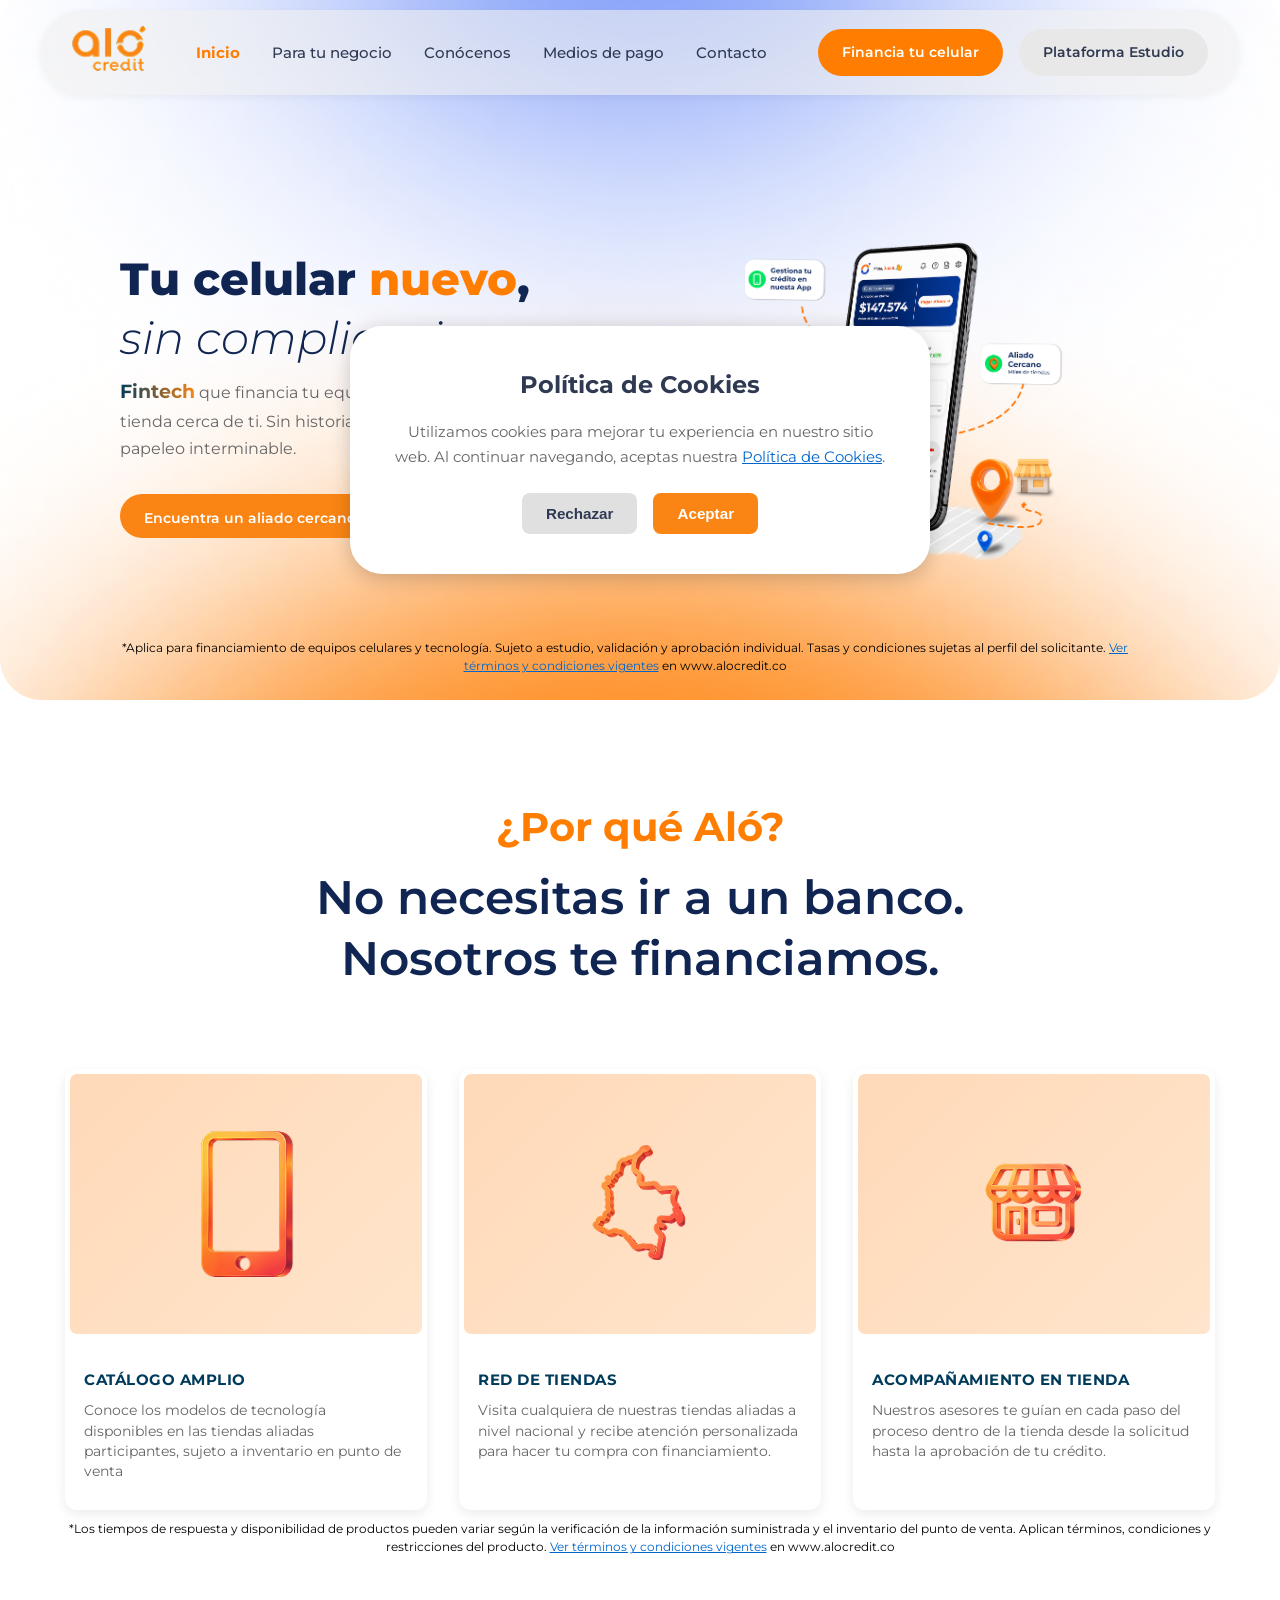
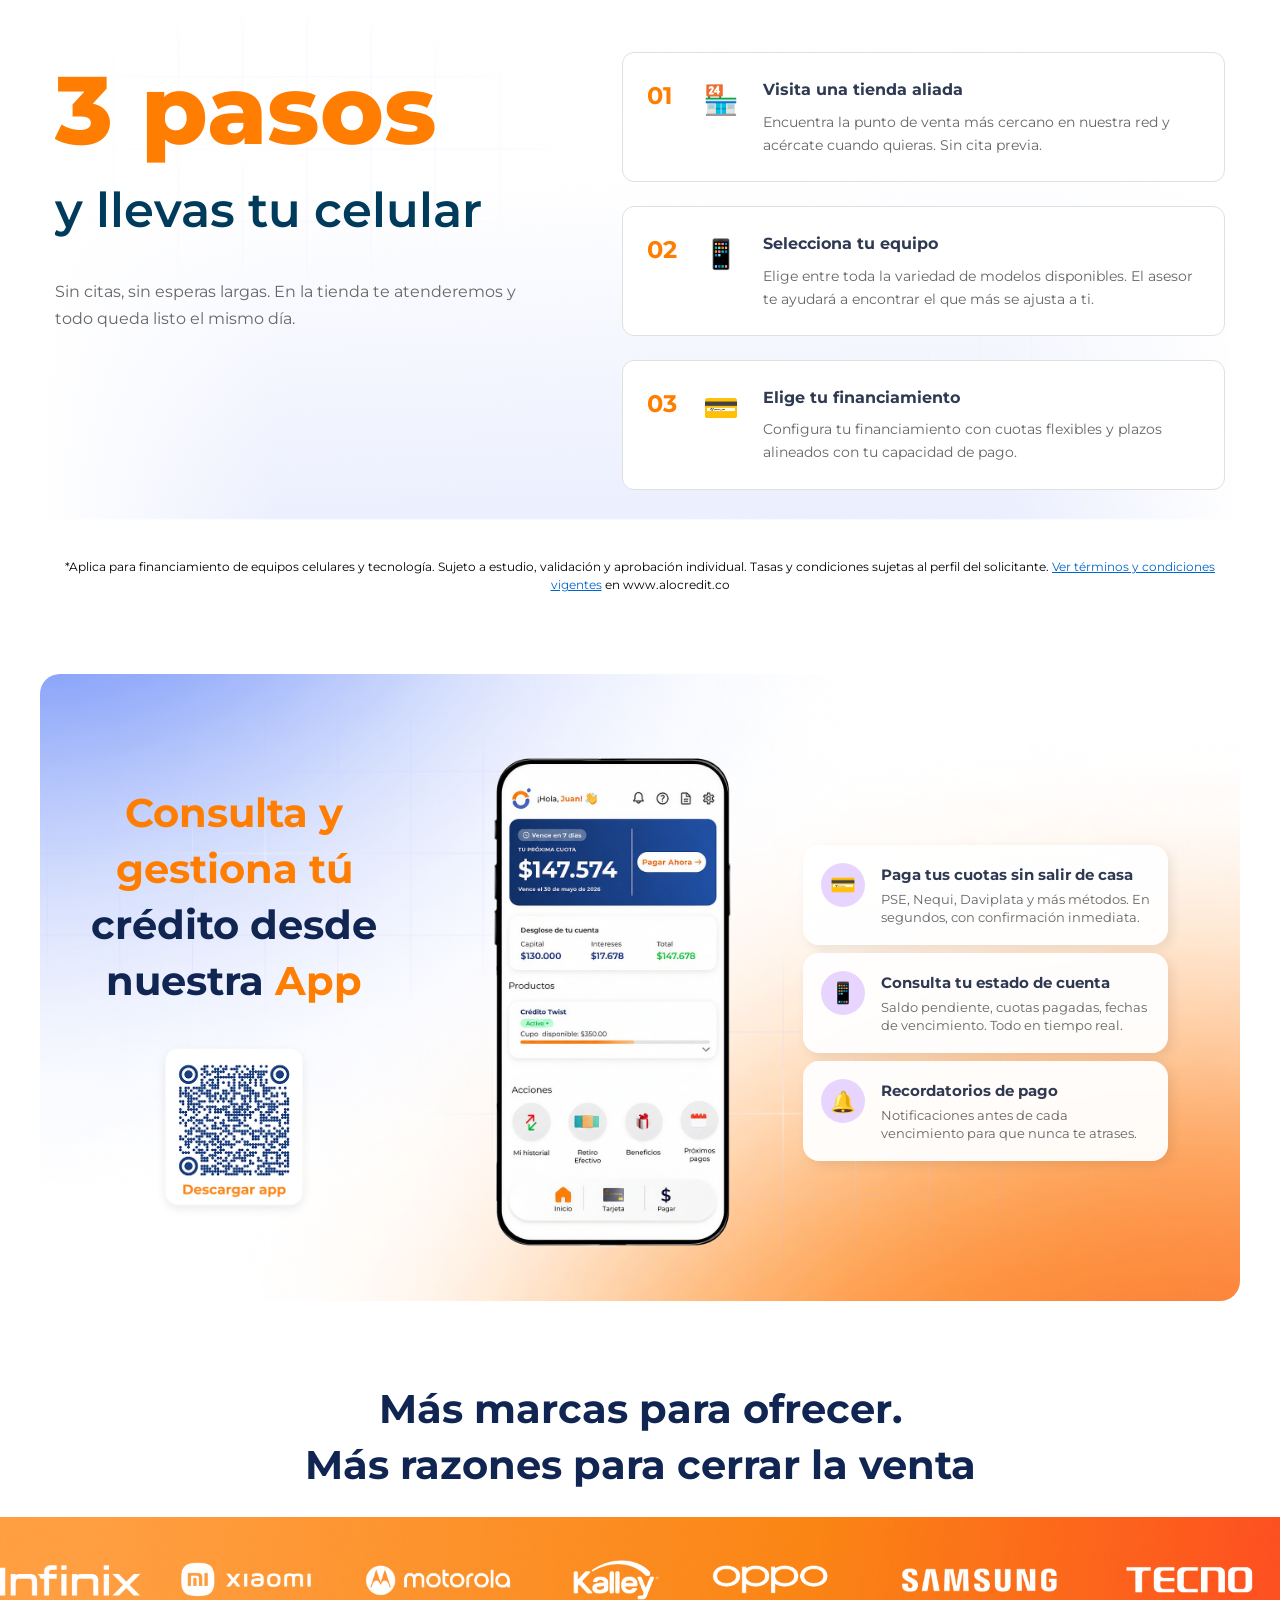
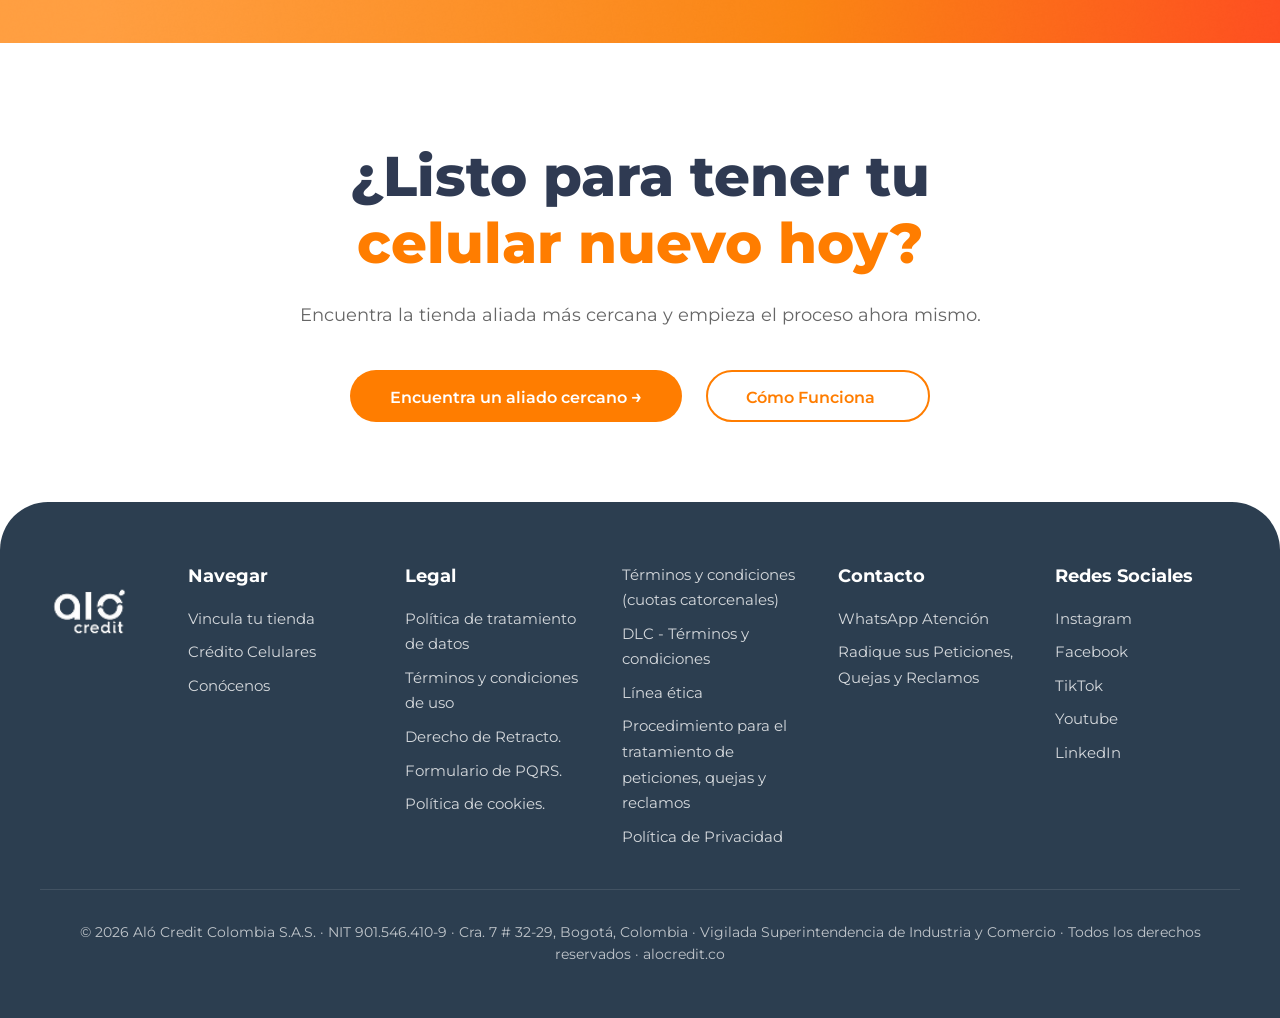
==== commit 5947510b: "Correciones" ====
--- a/index.html
+++ b/index.html
@@ -23,11 +23,11 @@
                 <li><a href="#inicio">Inicio</a></li>
                 <li><a href="negocio.html">Para tu negocio</a></li>
                 <li><a href="conocenos.html">Conócenos</a></li>
-                <li><a href="paga.html">Paga tu cuota</a></li>
+                <li><a href="paga.html">Medios de pago</a></li>
                 <li><a href="contacto.html">Contacto</a></li>
             </ul>
             <div class="navbar-buttons">
-                <a href="#" class="btn-navbar btn-navbar-primary">Descarga Nuestra App</a>
+                <a href="#" class="btn-navbar btn-navbar-primary">Financia tu celular</a>
                 <a href="#" class="btn-navbar btn-navbar-secondary">Plataforma Estudio</a>
             </div>
         </div>
@@ -42,11 +42,11 @@
                 <li><a href="#inicio">Inicio</a></li>
                 <li><a href="negocio.html">Para tu negocio</a></li>
                 <li><a href="conocenos.html">Conócenos</a></li>
-                <li><a href="paga.html">Paga tu cuota</a></li>
+                <li><a href="paga.html">Medios de pago</a></li>
                 <li><a href="contacto.html">Contacto</a></li>
             </ul>
             <div class="mobile-buttons">
-                <a href="#" class="btn-navbar btn-navbar-primary">Descarga Nuestra App</a>
+                <a href="#" class="btn-navbar btn-navbar-primary">Financia tu celular</a>
                 <a href="#" class="btn-navbar btn-navbar-secondary">Plataforma Estudio</a>
             </div>
         </div>
@@ -156,8 +156,7 @@
                         <div class="process-step-icon">💳</div>
                         <div class="process-step-content">
                             <h3>Elige tu financiamiento</h3>
-                            <p>Selecciona el plazo y las cuotas que mejor se adapten a tu presupuesto. Aprobación
-                                rápida.</p>
+                            <p>Configura tu financiamiento con cuotas flexibles y plazos alineados con tu capacidad de pago.</p>
                         </div>
                     </div>
                 </div>
--- a/styles.css
+++ b/styles.css
@@ -344,6 +344,8 @@
 .hero-index-section .hero-disclaimer {
     grid-column: 1 / -1;
     margin-top: 3rem;
+    position: relative;
+    z-index: 5;
 }
 
 .hero-negocio-section .hero-disclaimer {
@@ -427,13 +429,13 @@
 
 @media (max-width: 768px) {
     .hero-conocenos-section {
-        padding: 150px 20px 150px 20px;
+        padding: 150px 20px 100px 20px;
     }
 }
 
 @media (max-width: 480px) {
     .hero-conocenos-section {
-        padding: 150px 15px 150px 15px;
+        padding: 150px 15px 100px 15px;
     }
 }
 
@@ -449,6 +451,10 @@
     overflow: hidden;
 }
 
+.hero-paga-section.no-gradient {
+    background: none;
+}
+
 .hero-paga-section .container {
     display: grid;
     grid-template-columns: 1fr;
@@ -541,6 +547,7 @@
 
     .hero-disclaimer {
         font-size: 0.95rem;
+        order: 3;
     }
 
     .hero-centered {
@@ -550,7 +557,8 @@
 
 @media (max-width: 768px) {
     .hero-index-section .container {
-        grid-template-columns: 1fr;
+        display: flex;
+        flex-direction: column;
         padding-left: 20px;
         padding-right: 20px;
         gap: 2rem;
@@ -564,6 +572,7 @@
 
     .hero-disclaimer {
         font-size: 0.85rem;
+        order: 3;
     }
 
     .hero-centered {
@@ -575,12 +584,15 @@
     }
 
     .hero-index-section {
-        padding: 150px 15px 100px 15px;
+        padding: 90px 15px 90px 15px;
     }
 
     .hero-index-section .container {
+        display: flex;
+        flex-direction: column;
         padding-left: 10px;
         padding-right: 10px;
+        order: 1;
     }
 }
 
@@ -598,7 +610,7 @@
 
 /* Payment Methods Section */
 .paga-metodos {
-    padding: 50px 30px;
+    padding: 30px 30px;
 }
 
 .paga-metodos-1 {
@@ -672,6 +684,9 @@
     .paga-metodos-1 .metodos-grid {
         grid-template-columns: 1fr;
         gap: 1rem;
+        justify-items: center;
+        max-width: 289.734px;
+        margin: 0 auto;
     }
 
     .paga-metodos-1 .card-app-alo {
@@ -721,7 +736,7 @@
     color: #1A1A1A;
     grid-column: 1 / 4;
     grid-row: 2;
-    margin: 0.5rem 0 0 0;
+    margin: 0.5rem 0 2.5rem 0;
     align-self: center;
 }
 
@@ -2268,7 +2283,7 @@
     }
 
     .hero-index-section {
-        padding: 220px 5px 150px 5px;
+        padding: 140px 5px 140px 5px !important;
     }
 
     .proceso,
@@ -2481,7 +2496,7 @@
 
 @media (max-width: 476px) {
     .hero-index-section {
-        padding: 220px 5px 150px 5px;
+        padding: 140px 5px 140px 5px !important;
     }
 }
 
@@ -2503,7 +2518,7 @@
 
 @media (max-width: 768px) {
     .hero-negocio-section {
-        padding: 80px 20px 120px 20px;
+        padding: 140px 20px 120px 20px;
     }
 }
 
@@ -3078,7 +3093,7 @@
     }
 
     .hero-index-section {
-        padding: 220px 5px 150px 5px;
+        padding: 140px 5px 140px 5px !important;
     }
 
     .hero-index-title {
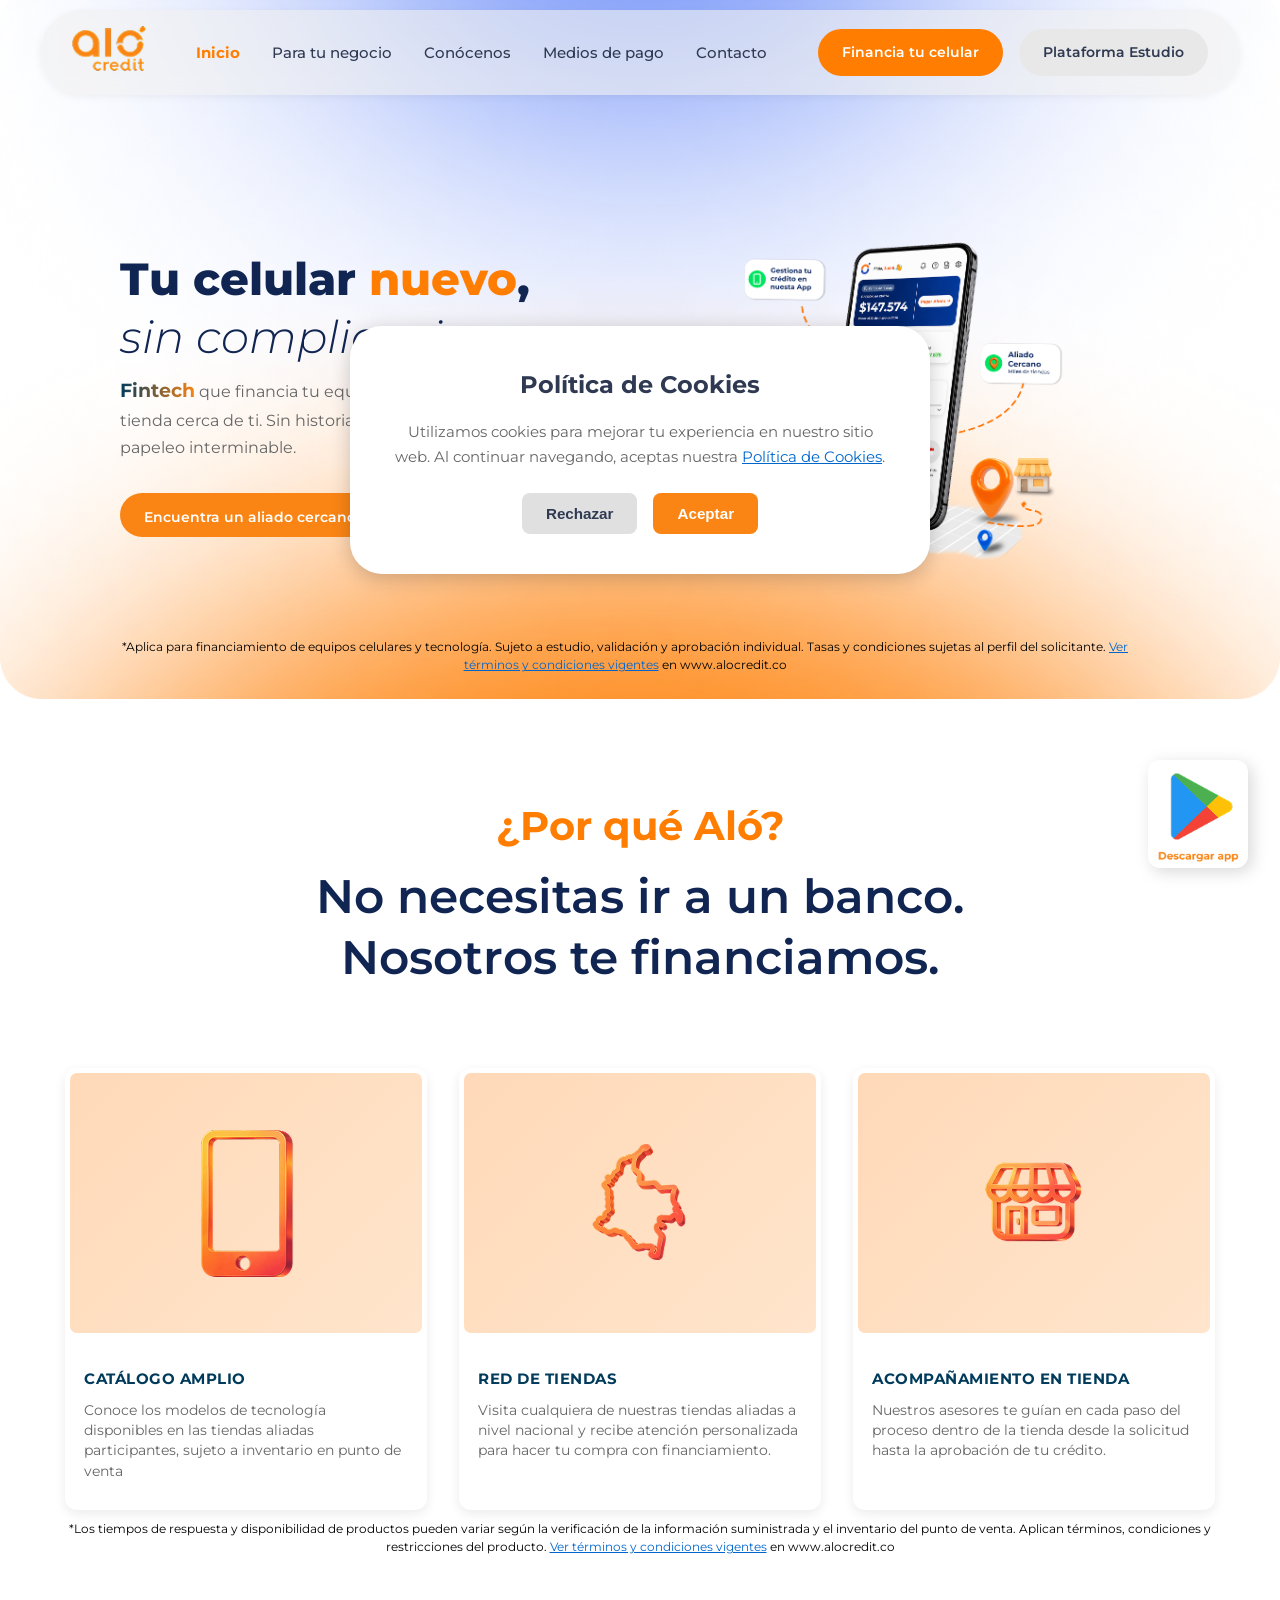
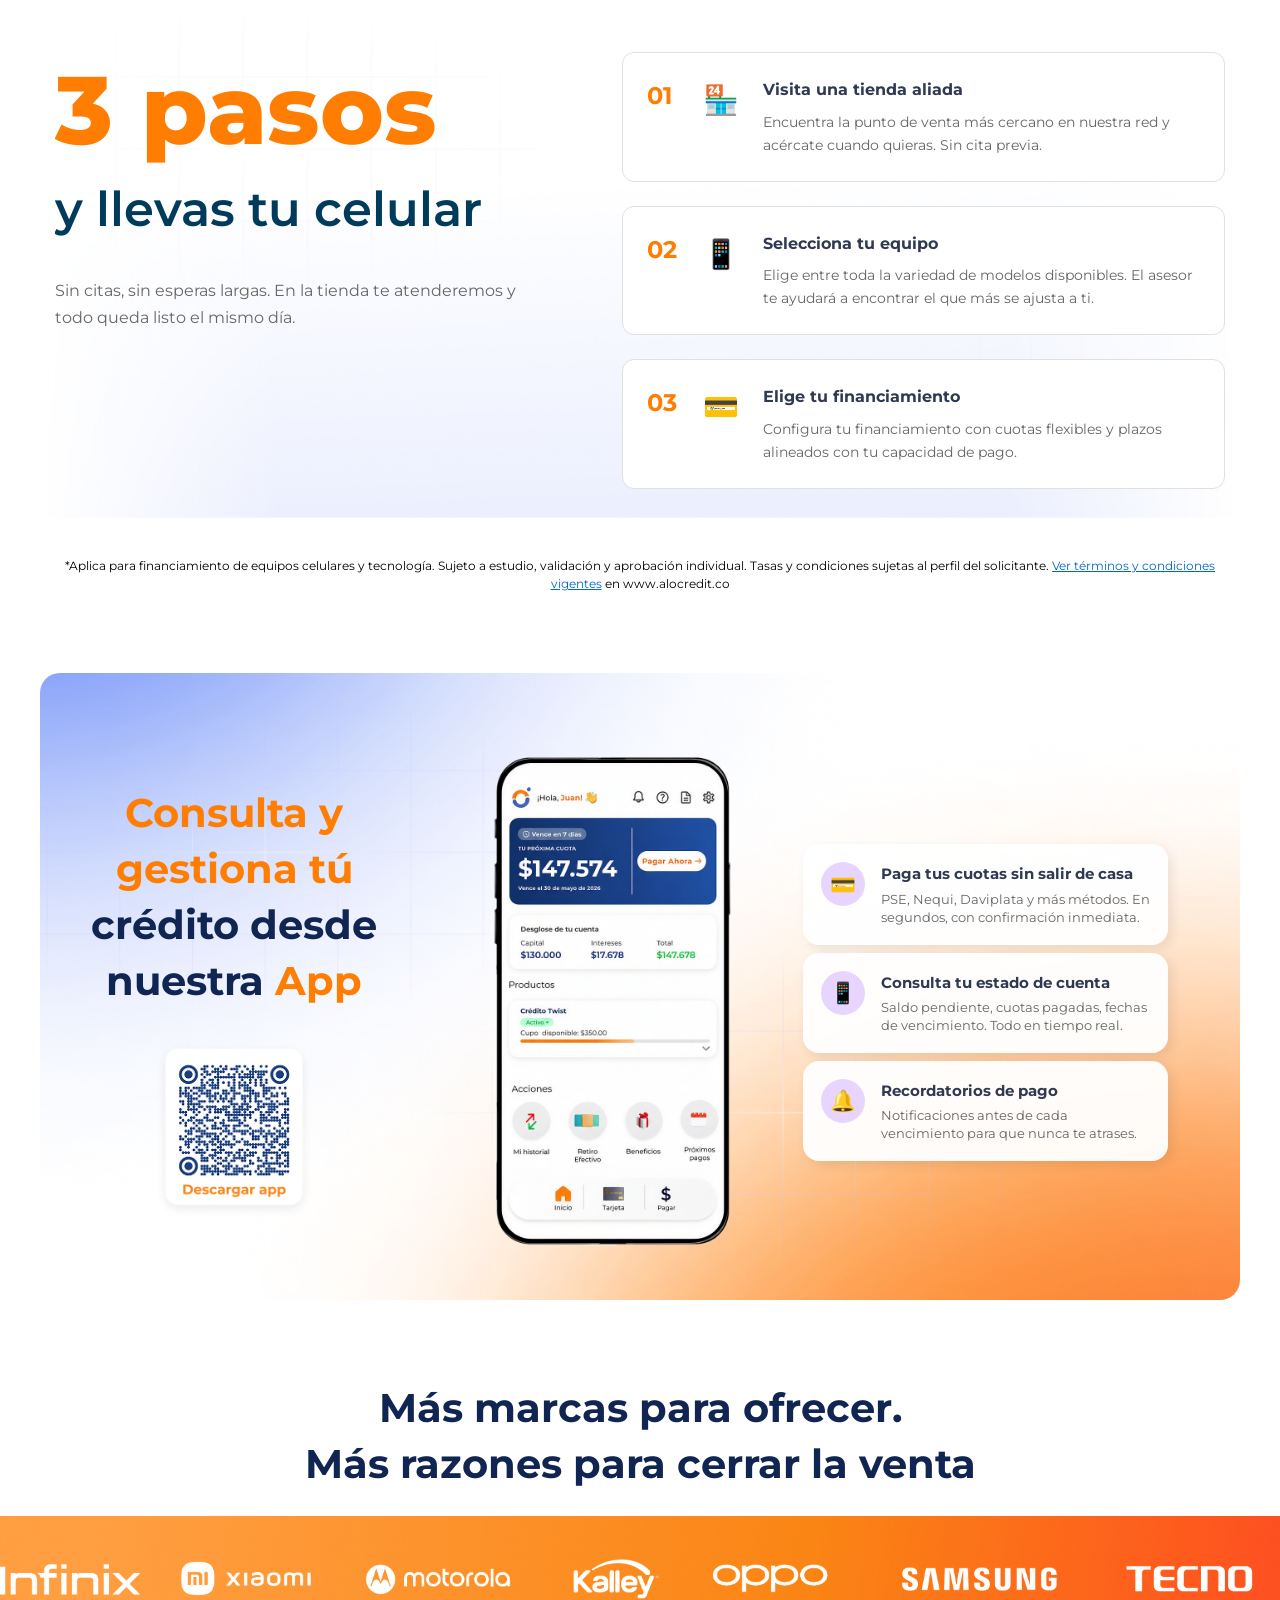
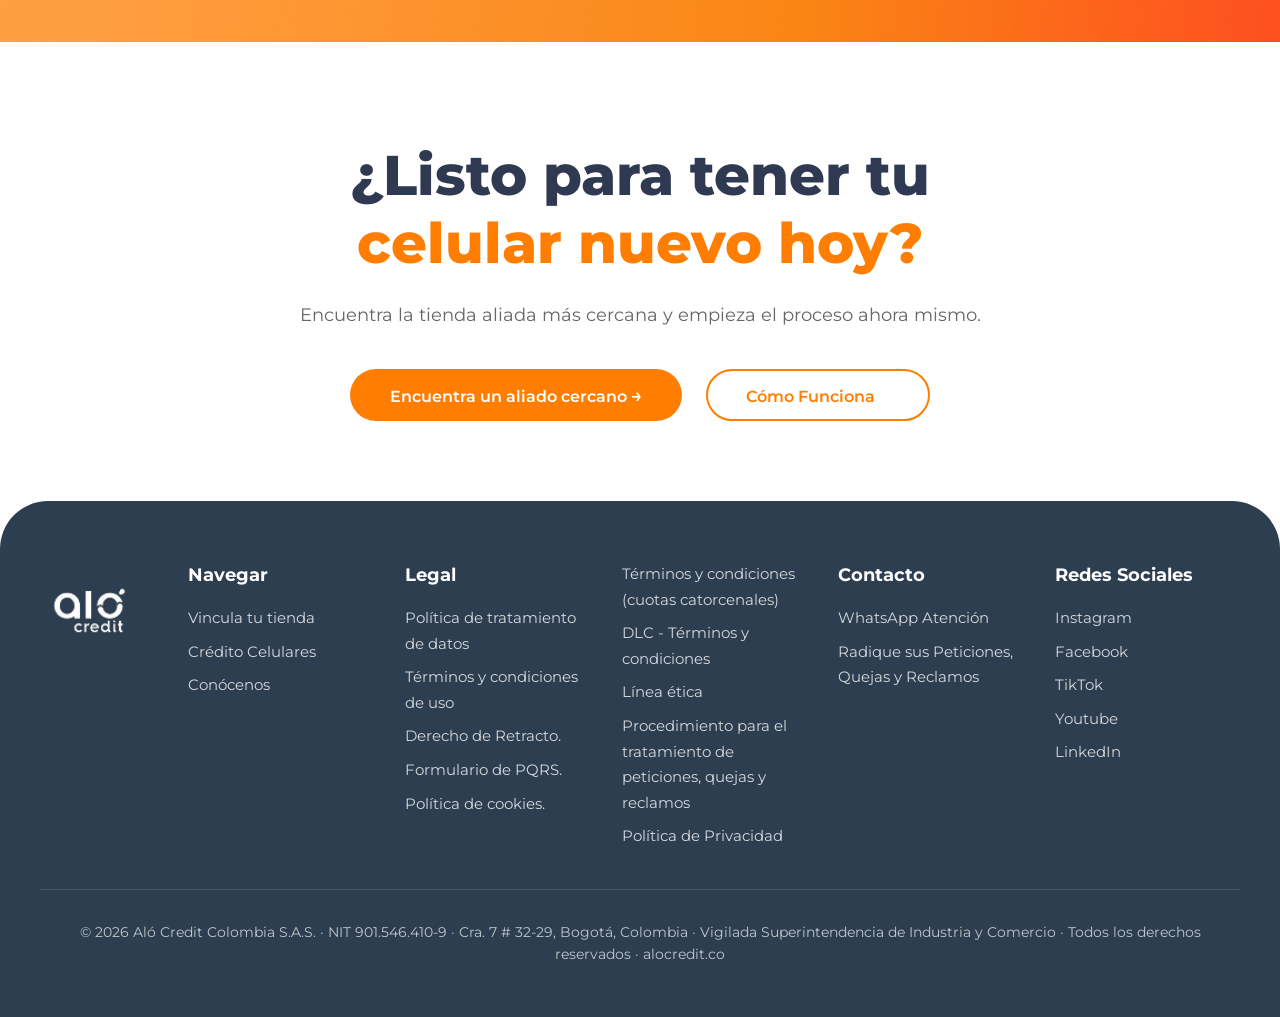
==== commit 0f8d59ed: "Boton de descarga nuevo" ====
--- a/index.html
+++ b/index.html
@@ -235,6 +235,13 @@
         </div>
     </section>
 
+    <!-- Floating Button -->
+    <div class="floating-button">
+        <a href="https://play.google.com/store/apps/details?id=com.alocredit&hl=es" target="_blank" class="floating-button-link">
+            <img src="Boton nuevo.png" alt="Botón flotante" class="floating-button-img">
+        </a>
+    </div>
+
     <!-- Mouse Cursor Icon -->
     <div class="mouse-light" id="mouseLight">👆</div>
 
--- a/styles.css
+++ b/styles.css
@@ -1068,7 +1068,7 @@
 }
 
 .hero-index-title {
-    font-size: 45px;
+    font-size: 2.8rem;
     font-weight: 800;
     color: #102552;
     margin-bottom: 0.5rem;
@@ -3690,12 +3690,13 @@
 .btn-email,
 .btn-twitter,
 .btn-tiktok,
+.btn-facebook,
 .btn-instagram,
 .btn-youtube {
     display: flex;
     align-items: center;
     gap: 1rem;
-    padding: 1rem 1.5rem;
+    padding: 0.75rem 1.25rem;
     border: 2px solid var(--border-color);
     border-radius: 50px;
     background: white;
@@ -3710,6 +3711,7 @@
 .btn-email:hover,
 .btn-twitter:hover,
 .btn-tiktok:hover,
+.btn-facebook:hover,
 .btn-instagram:hover,
 .btn-youtube:hover {
     border-color: var(--accent-color);
@@ -3724,6 +3726,7 @@
 .btn-email:active,
 .btn-twitter:active,
 .btn-tiktok:active,
+.btn-facebook:active,
 .btn-instagram:active,
 .btn-youtube:active {
     transform: translateX(6px);
@@ -3746,6 +3749,7 @@
 .btn-email p,
 .btn-twitter p,
 .btn-tiktok p,
+.btn-facebook p,
 .btn-instagram p,
 .btn-youtube p {
     font-size: 0.95rem;
@@ -4094,7 +4098,44 @@
     background-color: #F5751A;
 }
 
+/* Floating Button */
+.floating-button {
+    position: fixed;
+    right: 2rem;
+    bottom: 2rem;
+    z-index: 998;
+}
+
+.floating-button-link {
+    display: block;
+    text-decoration: none;
+}
+
+.floating-button-img {
+    width: 100px;
+    height: auto;
+    display: block;
+    transition: transform 0.3s ease, box-shadow 0.3s ease;
+    cursor: pointer;
+    filter: drop-shadow(4px 4px 8px rgba(0, 0, 0, 0.15));
+    border-radius: 12px;
+}
+
+.floating-button-img:hover {
+    transform: scale(1.1);
+    box-shadow: 0 0 0 2px var(--accent-color);
+}
+
 @media (max-width: 768px) {
+    .floating-button {
+        right: 1rem;
+        bottom: 1rem;
+    }
+
+    .floating-button-img {
+        width: 80px;
+    }
+
     .cookies-modal {
         max-width: 85%;
         padding: 1.5rem;
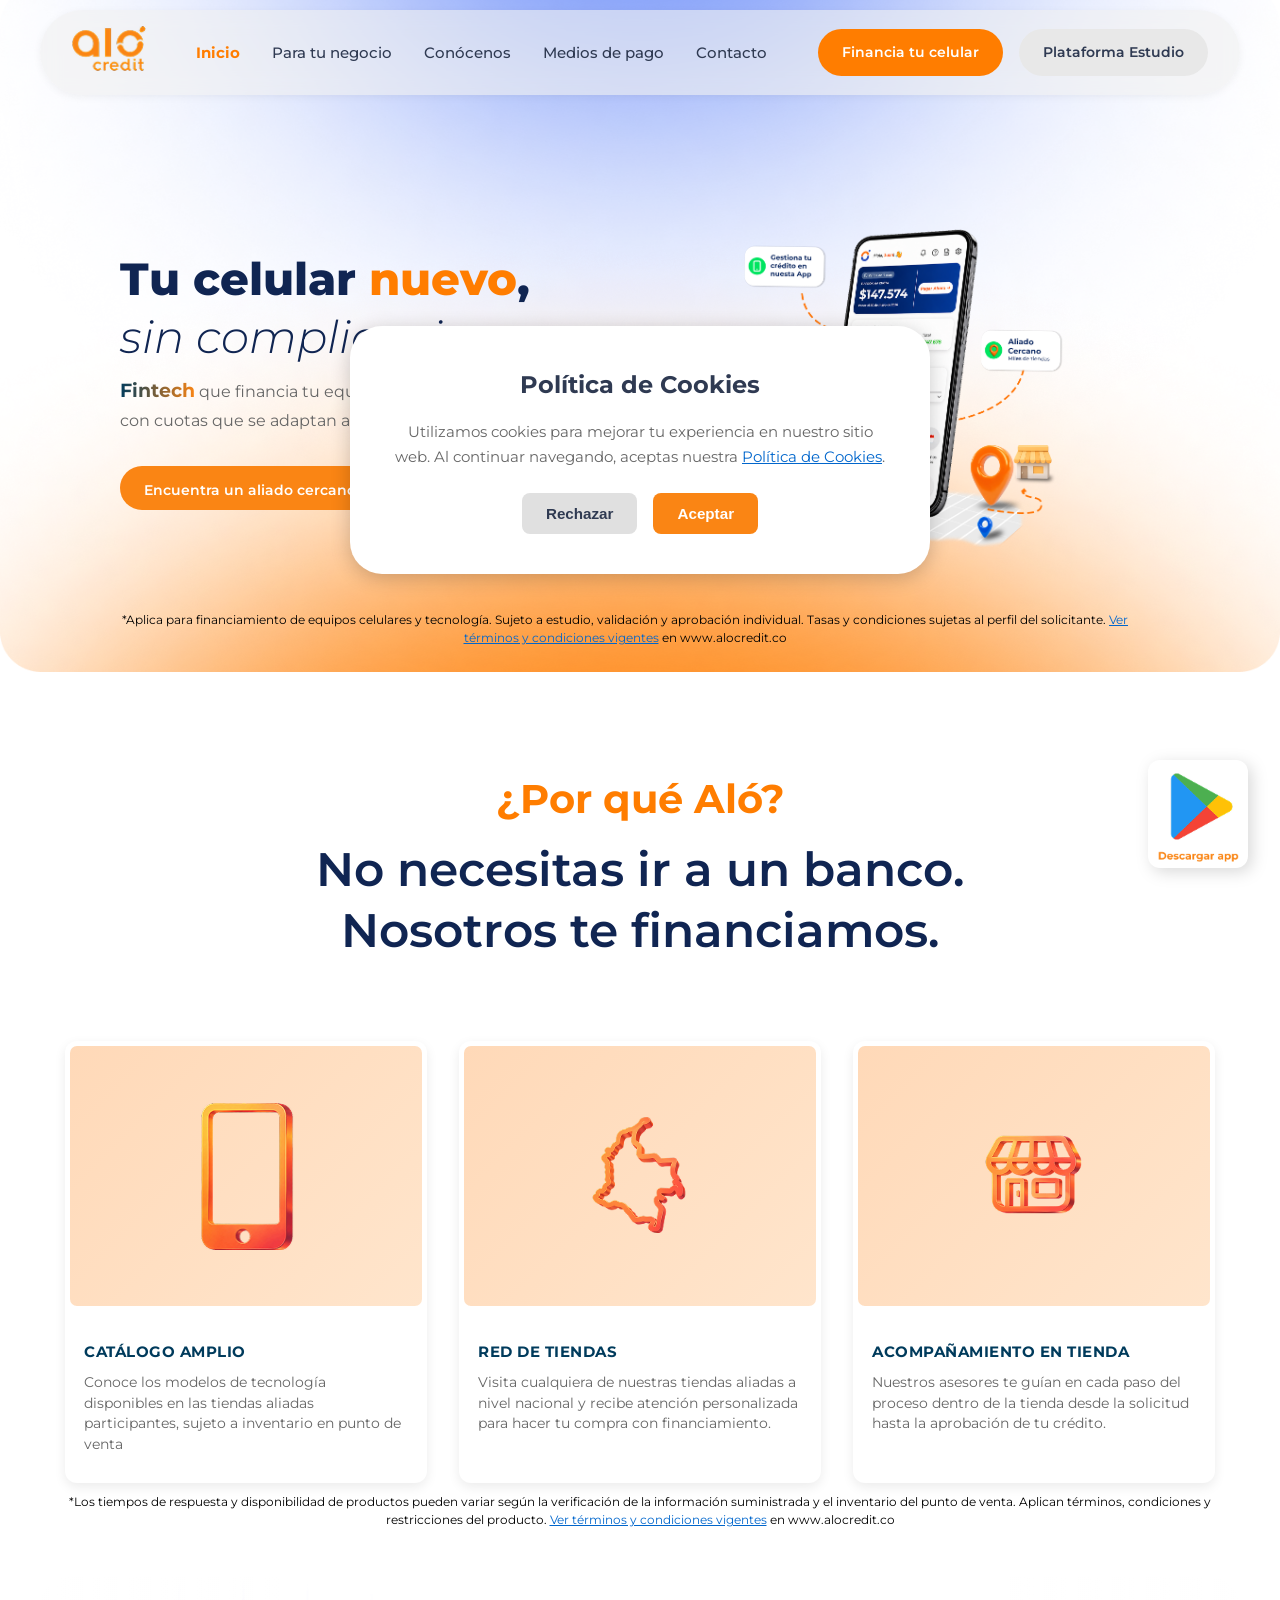
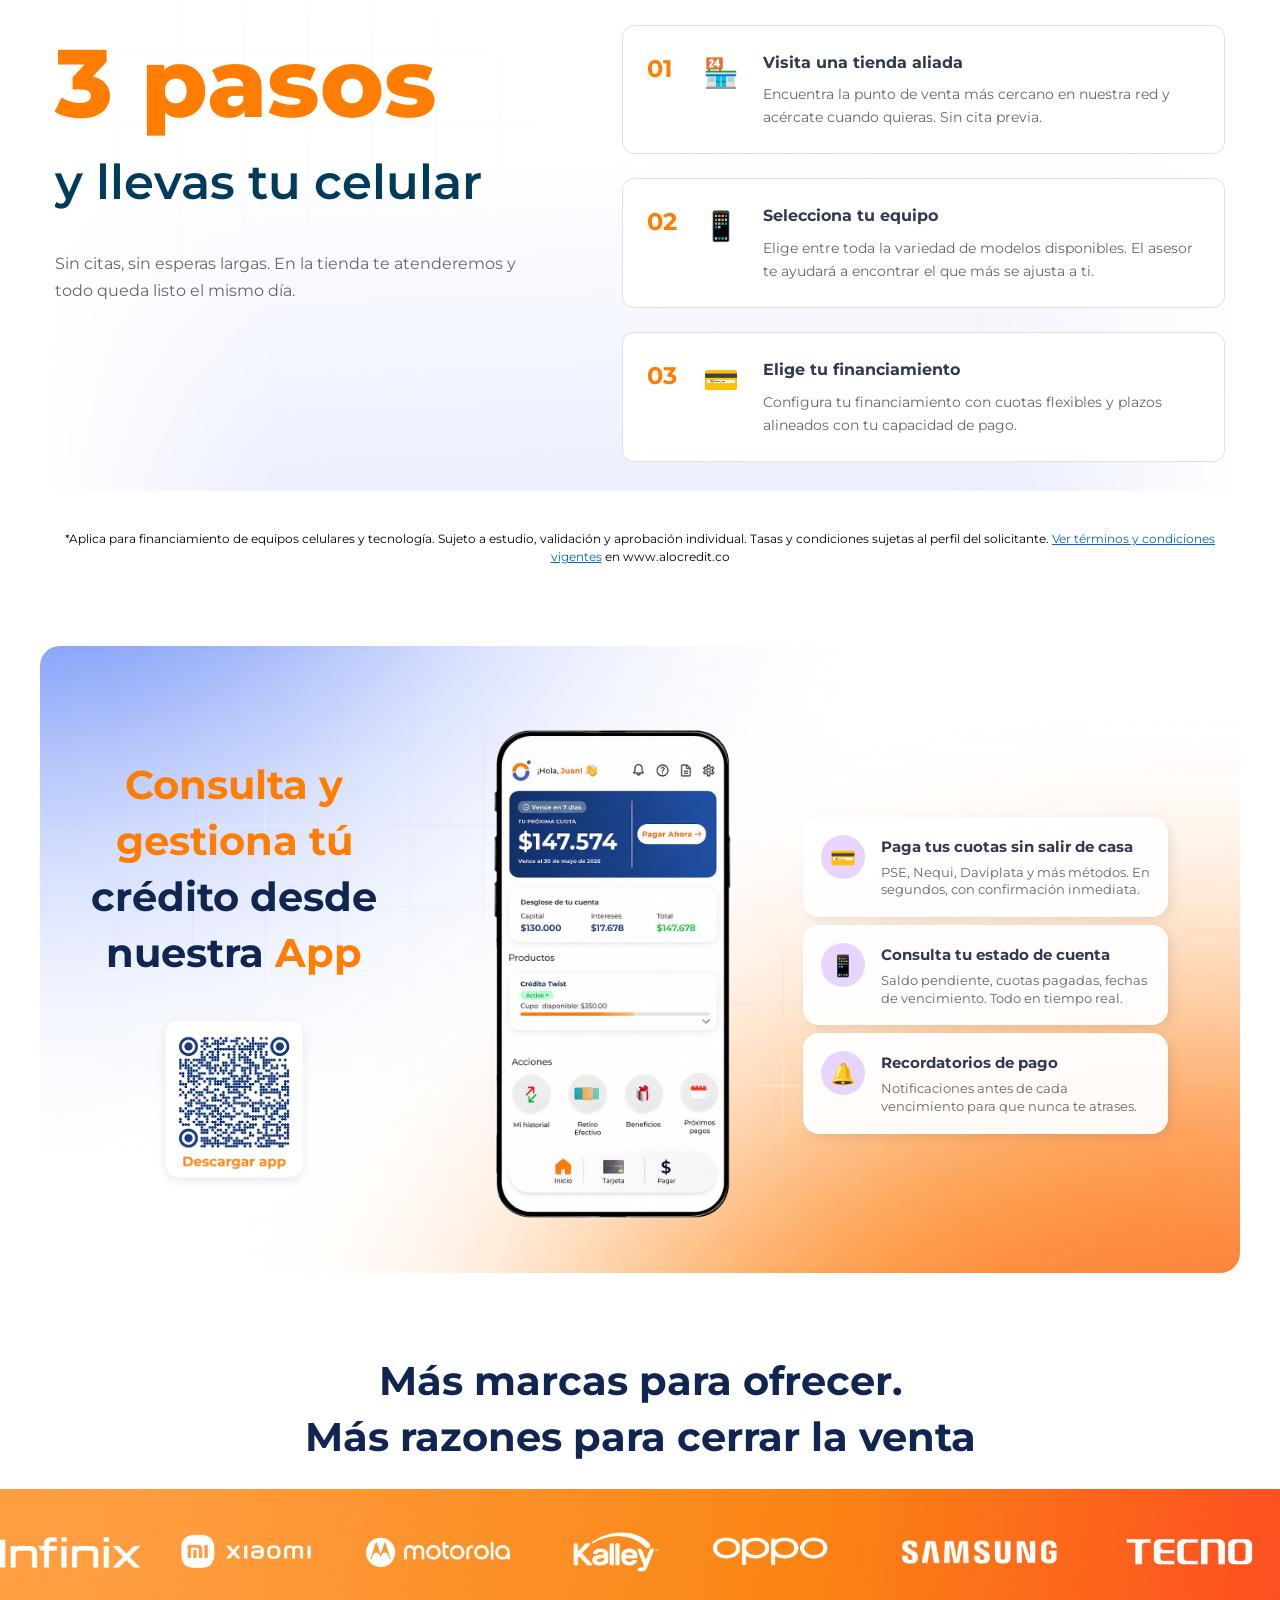
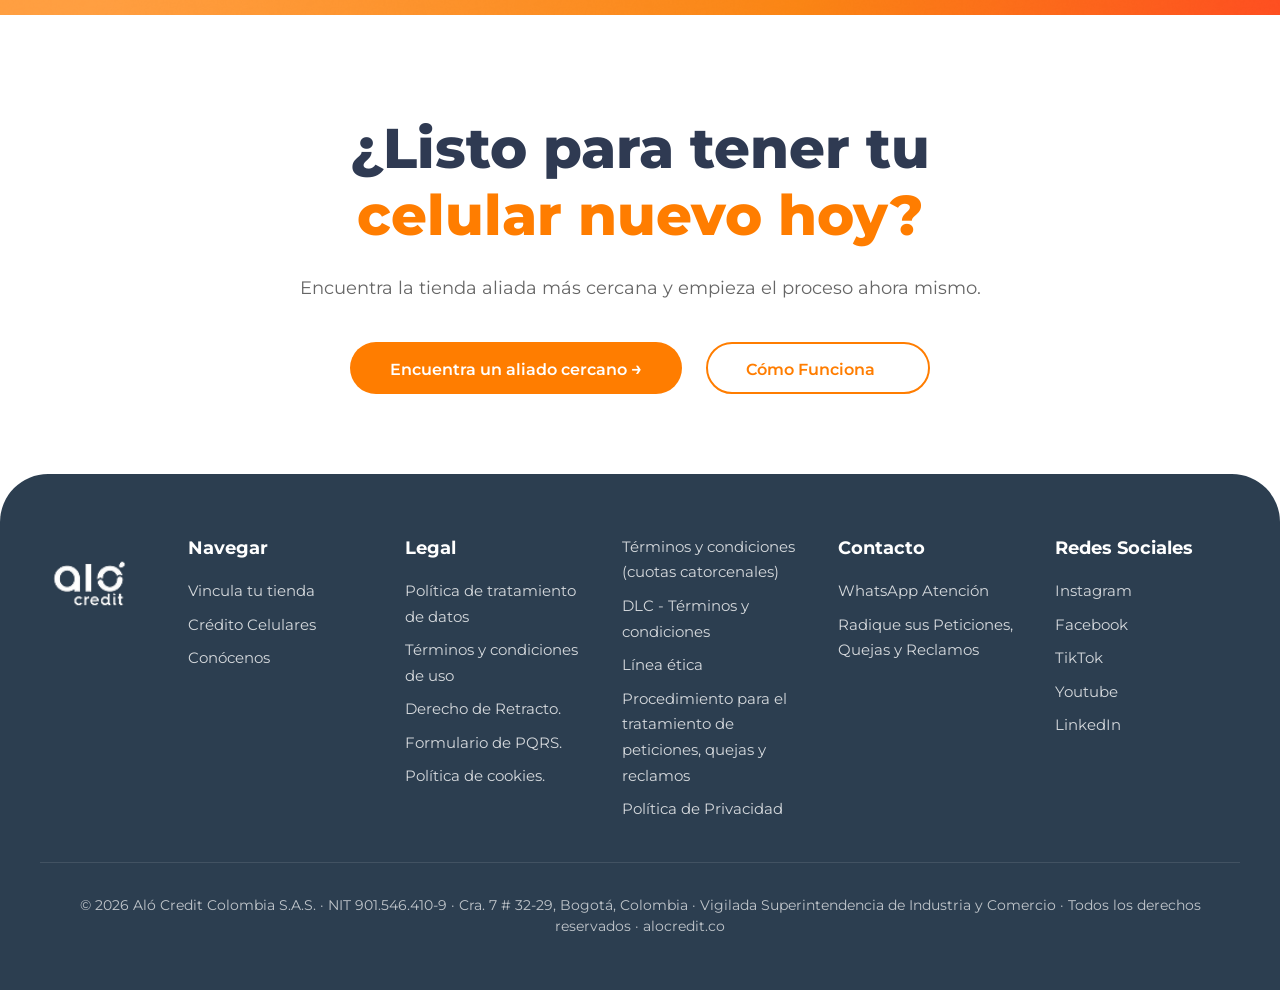
==== commit 737e37f3: "Texto hero" ====
--- a/index.html
+++ b/index.html
@@ -60,9 +60,7 @@
                         class="orange-text">nuevo</span>,
                     <span class="italic-text"><span class="blue-text-italic">sin complicaciones</span></span>
                 </h1>
-                <p class="hero-description"><span class="fintech-animated">Fintech</span> que financia tu equipo en
-                    cuotas fijas desde una tienda cerca de ti. Sin historial bancario requerido. Sin papeleo
-                    interminable.</p>
+                <p class="hero-description"><span class="fintech-animated">Fintech</span> que financia tu equipo desde una tienda cercana,<br>con cuotas que se adaptan a ti.</p>
                 <button class="btn btn-hero">Encuentra un aliado cercano <span class="arrow">→</span></button>
             </div>
             <div class="hero-image" data-parallax="0.03">
@@ -156,7 +154,8 @@
                         <div class="process-step-icon">💳</div>
                         <div class="process-step-content">
                             <h3>Elige tu financiamiento</h3>
-                            <p>Configura tu financiamiento con cuotas flexibles y plazos alineados con tu capacidad de pago.</p>
+                            <p>Configura tu financiamiento con cuotas flexibles y plazos alineados con tu capacidad de
+                                pago.</p>
                         </div>
                     </div>
                 </div>
@@ -237,7 +236,8 @@
 
     <!-- Floating Button -->
     <div class="floating-button">
-        <a href="https://play.google.com/store/apps/details?id=com.alocredit&hl=es" target="_blank" class="floating-button-link">
+        <a href="https://play.google.com/store/apps/details?id=com.alocredit&hl=es" target="_blank"
+            class="floating-button-link">
             <img src="Boton nuevo.png" alt="Botón flotante" class="floating-button-img">
         </a>
     </div>
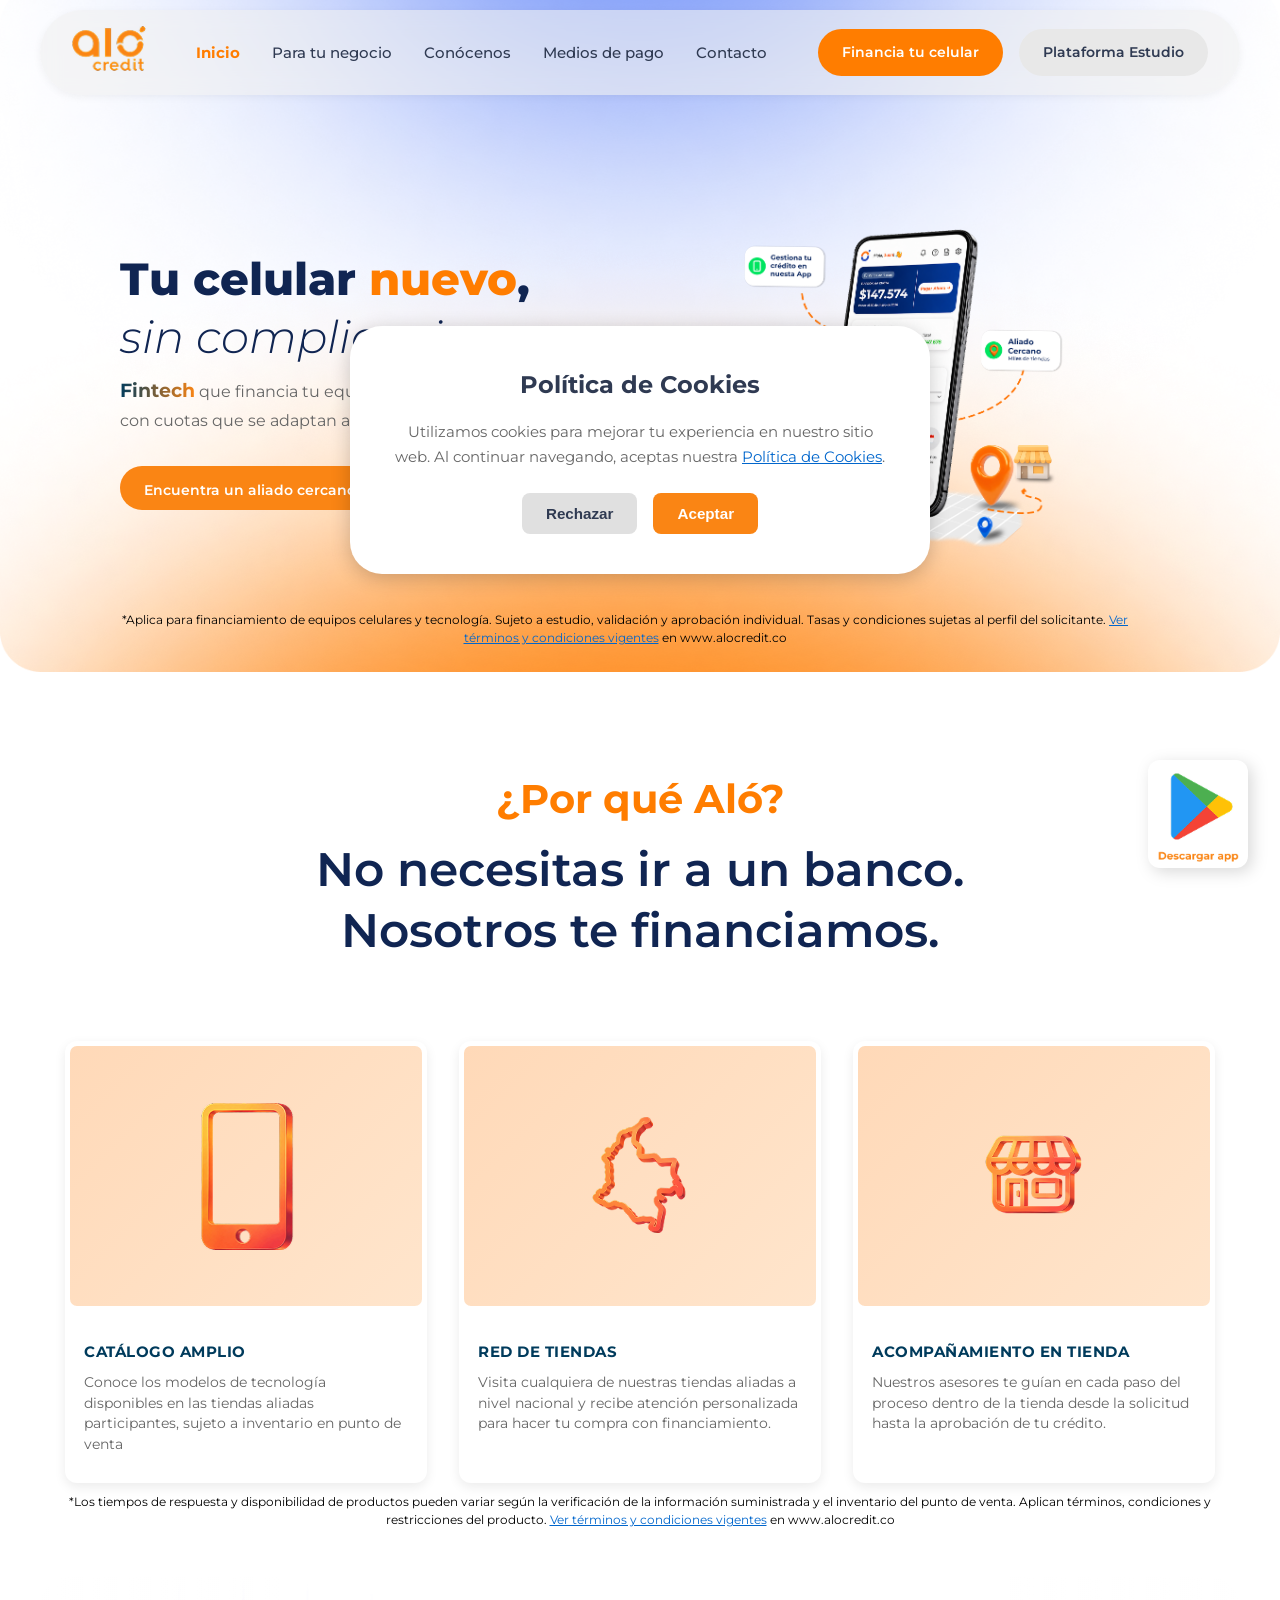
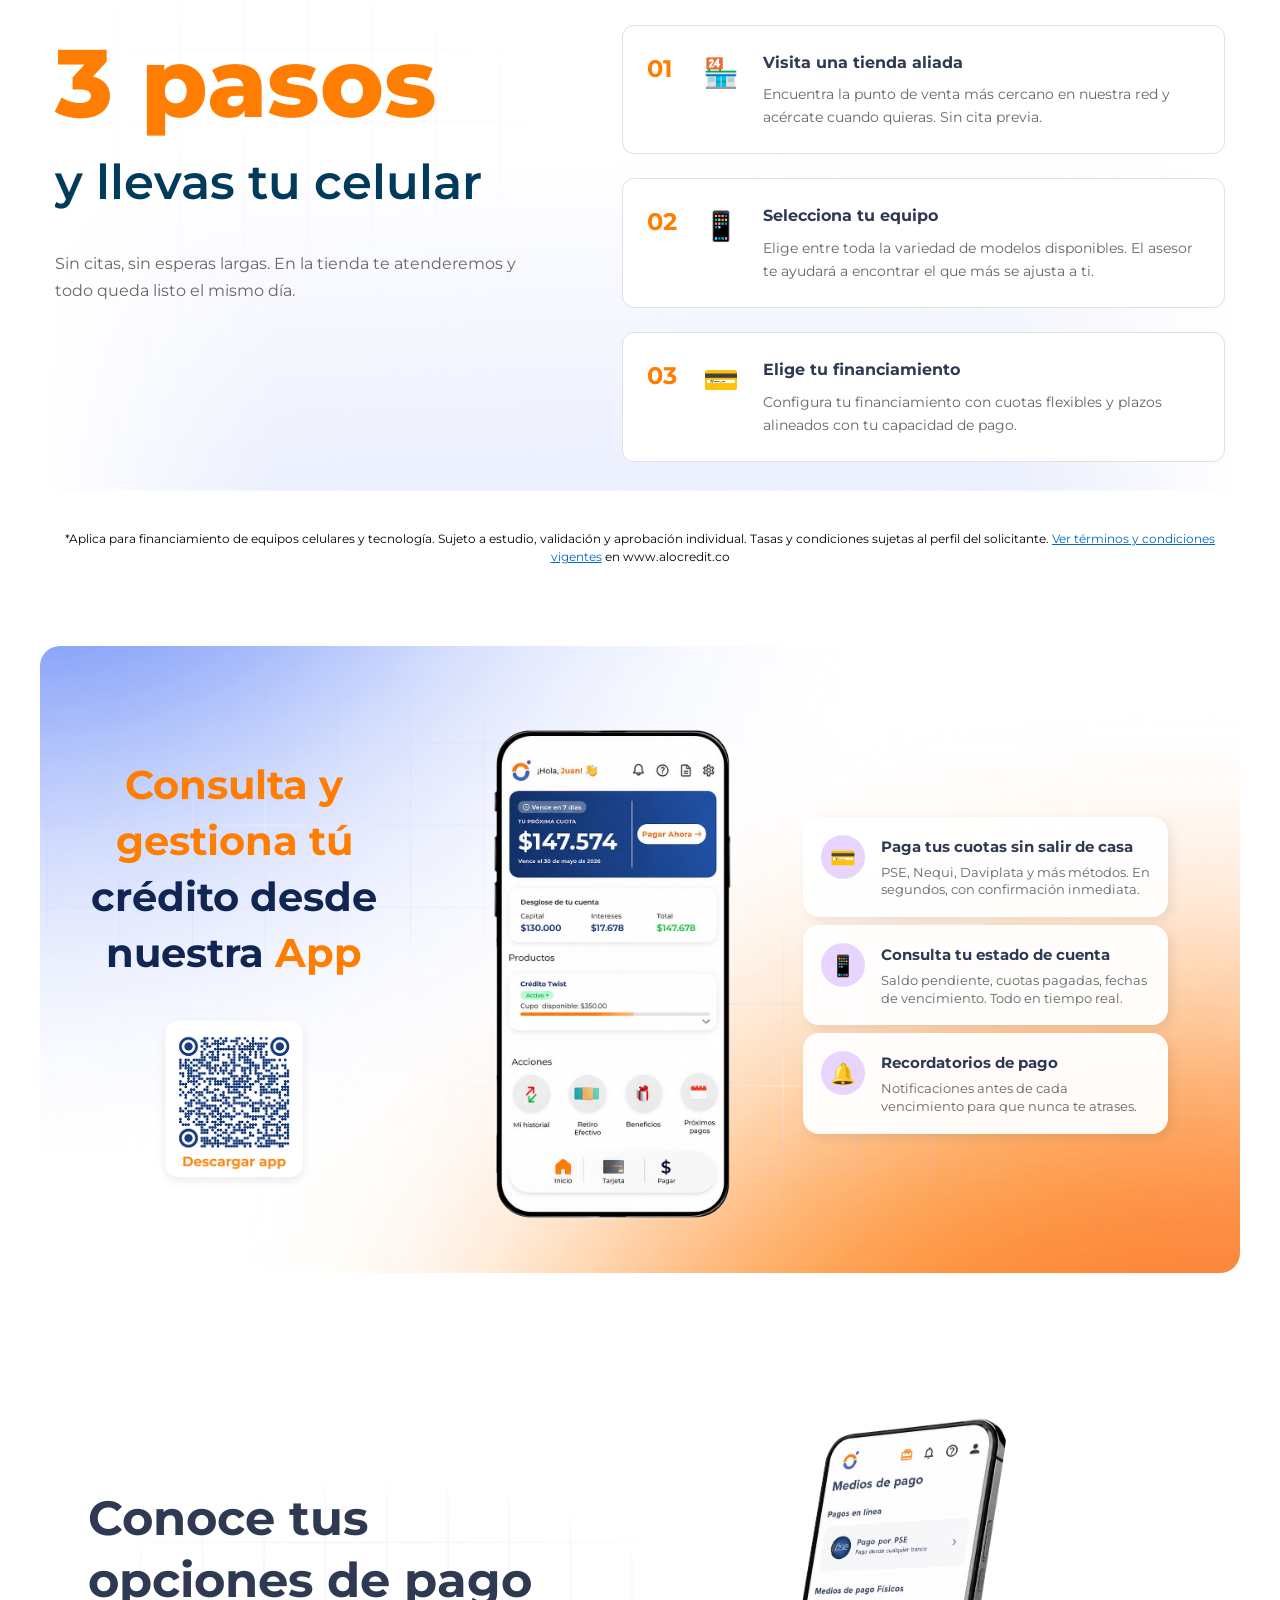
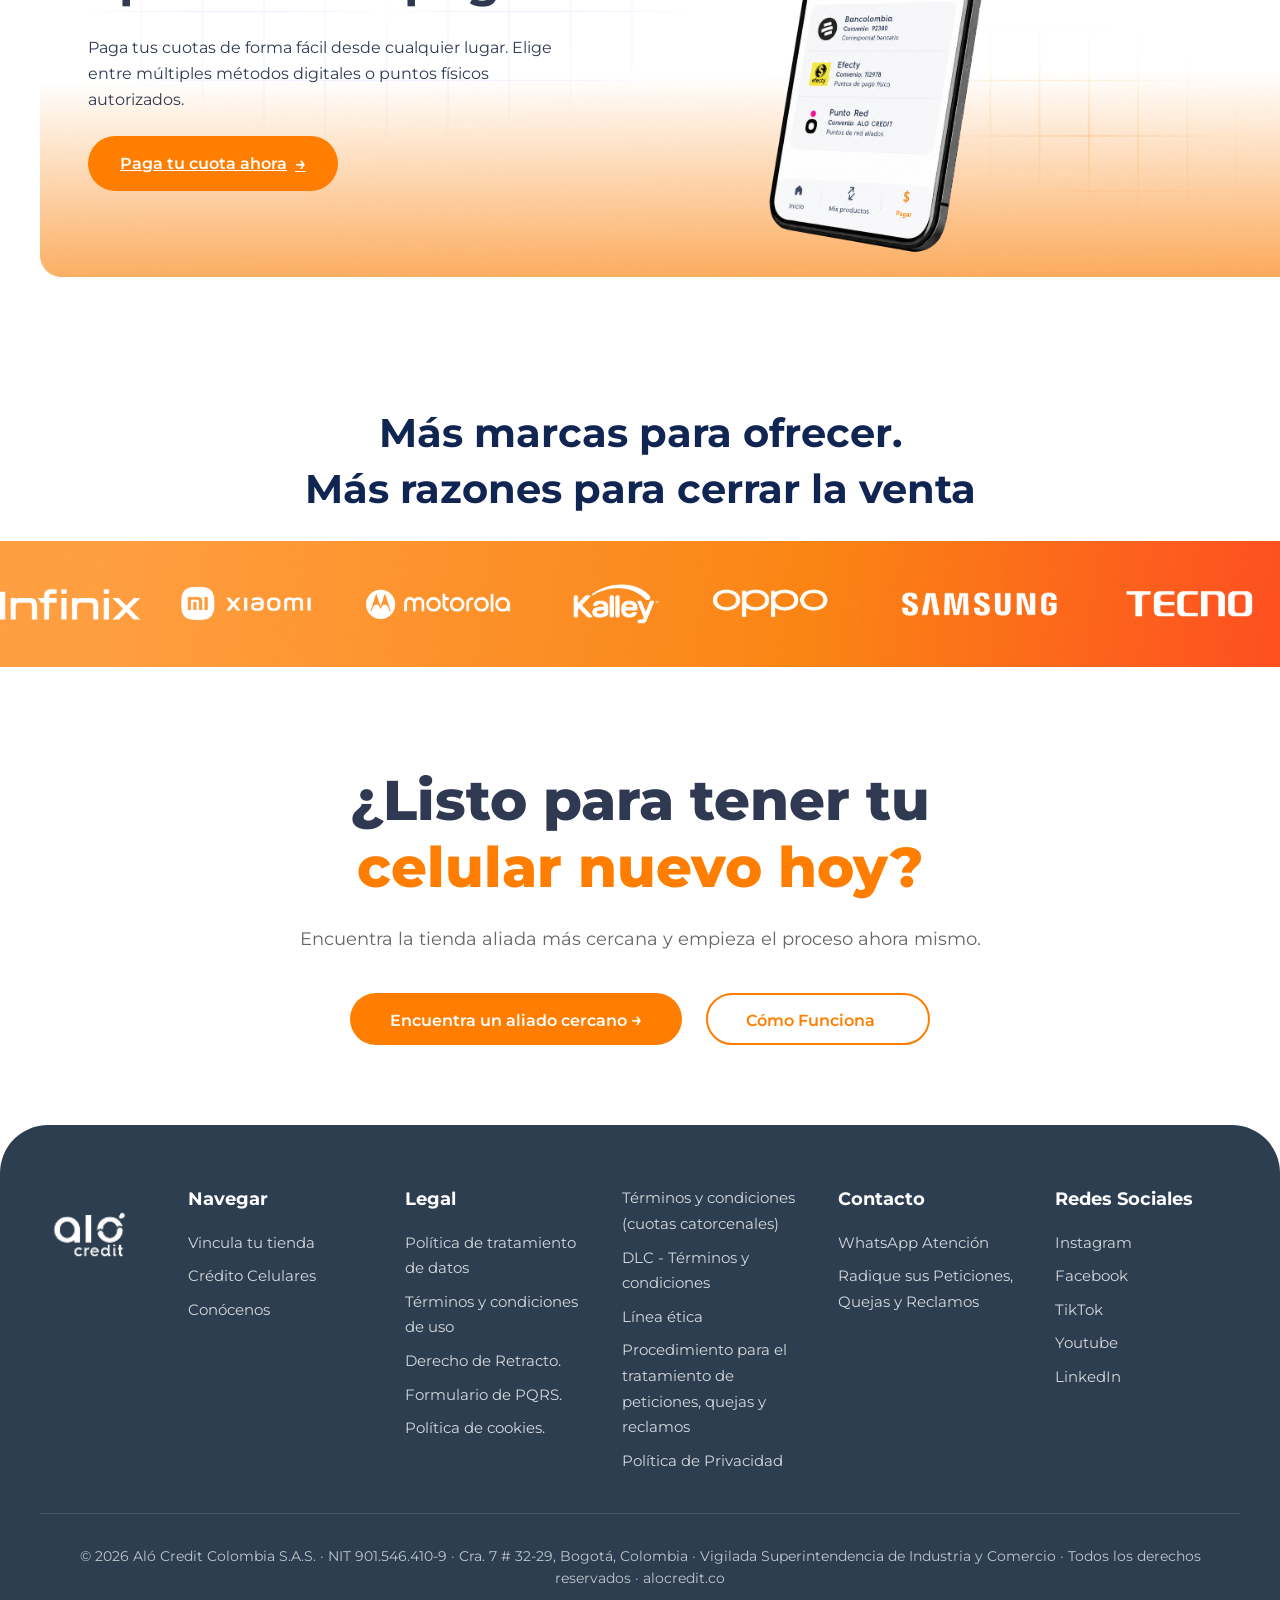
==== commit 3c2fdec0: "Nuevo bloque" ====
--- a/index.html
+++ b/index.html
@@ -206,6 +206,19 @@
                     </div>
                 </div>
             </div>
+
+            <!-- Opciones de Pago Section -->
+            <div class="opciones-pago-block">
+                <div class="opciones-pago-left">
+                    <h2>Conoce tus<br>opciones de pago</h2>
+                    <p>Paga tus cuotas de forma fácil desde cualquier lugar. Elige entre múltiples métodos digitales o puntos físicos autorizados.</p>
+                    <a href="paga.html" class="btn btn-pago">Paga tu cuota ahora <span class="arrow">→</span></a>
+                </div>
+                <div class="opciones-pago-right">
+                    <img src="Vision Pago.png" alt="Opciones de pago" class="opciones-pago-img">
+                </div>
+            </div>
+
             <h2 class="closing-title">Más marcas para ofrecer.<br>Más razones para cerrar la venta</h2>
             <div class="rectangle-image">
                 <img src="Rectangulo naranja.png" alt="Rectangulo naranja" class="rectangle-img">
--- a/styles.css
+++ b/styles.css
@@ -1810,7 +1810,6 @@
     }
 }
 
-
 /* Features Section */
 .beneficios {
     padding: 140px 0;
@@ -4126,6 +4125,137 @@
     box-shadow: 0 0 0 2px var(--accent-color);
 }
 
+/* Opciones de Pago Section */
+.opciones-pago-block {
+    display: grid;
+    grid-template-columns: 1.2fr 1fr;
+    gap: 3rem;
+    margin: 5rem auto;
+    padding: 4rem 3rem;
+    background: url('Degradado pago.png') no-repeat center 70%/contain;
+    border-radius: 20px;
+    align-items: center;
+    justify-items: start;
+    width: 100%;
+    max-width: 100%;
+}
+
+.opciones-pago-left {
+    display: flex;
+    flex-direction: column;
+    gap: 1.5rem;
+    color: #2F3A52;
+    justify-content: center;
+    align-items: flex-start;
+    text-align: left;
+}
+
+.opciones-pago-left h2 {
+    font-size: 48px;
+    font-weight: 700;
+    color: #2F3A52;
+    line-height: 1.3;
+}
+
+.opciones-pago-left p {
+    font-size: 16px;
+    color: #2F3A52;
+    line-height: 1.6;
+    max-width: 500px;
+}
+
+.btn-pago {
+    background: #FF7D00;
+    color: var(--white);
+    font-weight: 600;
+    font-size: 16px;
+    padding: 0.75rem 2rem;
+    border: none;
+    border-radius: 50px;
+    cursor: pointer;
+    transition: all 0.3s ease;
+    width: fit-content;
+    display: flex;
+    align-items: center;
+    gap: 0.5rem;
+}
+
+.btn-pago:hover {
+    transform: scale(1.05);
+    box-shadow: 0 8px 16px rgba(0, 0, 0, 0.15);
+}
+
+.opciones-pago-right {
+    display: flex;
+    justify-content: center;
+    align-items: center;
+}
+
+.opciones-pago-img {
+    width: 100%;
+    max-width: 250px;
+    height: auto;
+    object-fit: contain;
+}
+
+@media (max-width: 768px) {
+    .opciones-pago-block {
+        grid-template-columns: 1fr;
+        gap: 2rem;
+        padding: 2rem 1.5rem;
+        background: url('Degradado pago.png') no-repeat center 60%/cover;
+    }
+
+    .opciones-pago-left h2 {
+        font-size: 32px;
+    }
+
+    .opciones-pago-left p {
+        font-size: 14px;
+    }
+
+    .btn-pago {
+        padding: 0.6rem 1.5rem;
+        font-size: 14px;
+    }
+
+    .opciones-pago-right {
+        justify-content: center;
+        width: 100%;
+    }
+
+    .opciones-pago-img {
+        max-width: 200px;
+        margin: 0 auto;
+    }
+}
+
+@media (max-width: 480px) {
+    .opciones-pago-right {
+        justify-content: center;
+        width: 100%;
+    }
+
+    .opciones-pago-img {
+        max-width: 150px;
+        margin: 0 auto;
+    }
+}
+
+@media (max-width: 480px) {
+    .opciones-pago-block {
+        padding: 1.5rem 1rem;
+    }
+
+    .opciones-pago-left h2 {
+        font-size: 24px;
+    }
+
+    .opciones-pago-left p {
+        font-size: 13px;
+    }
+}
+
 @media (max-width: 768px) {
     .floating-button {
         right: 1rem;
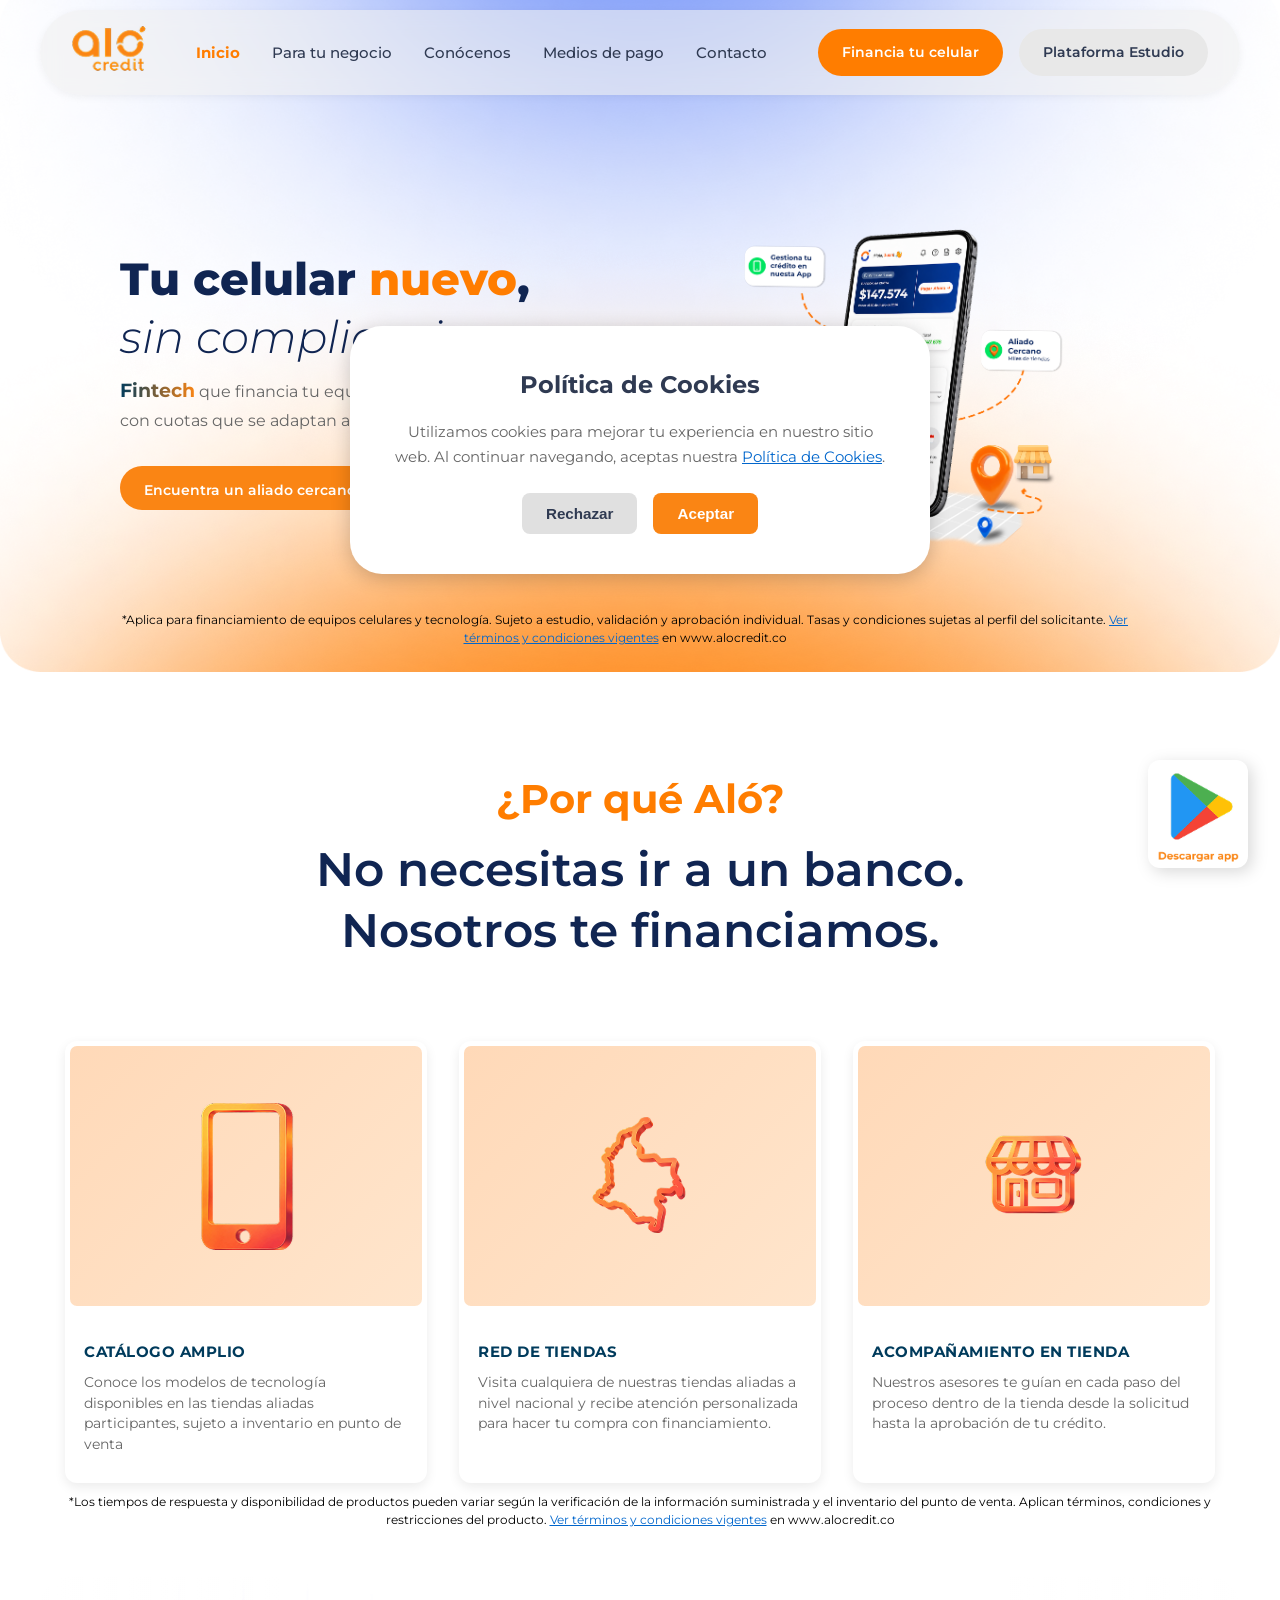
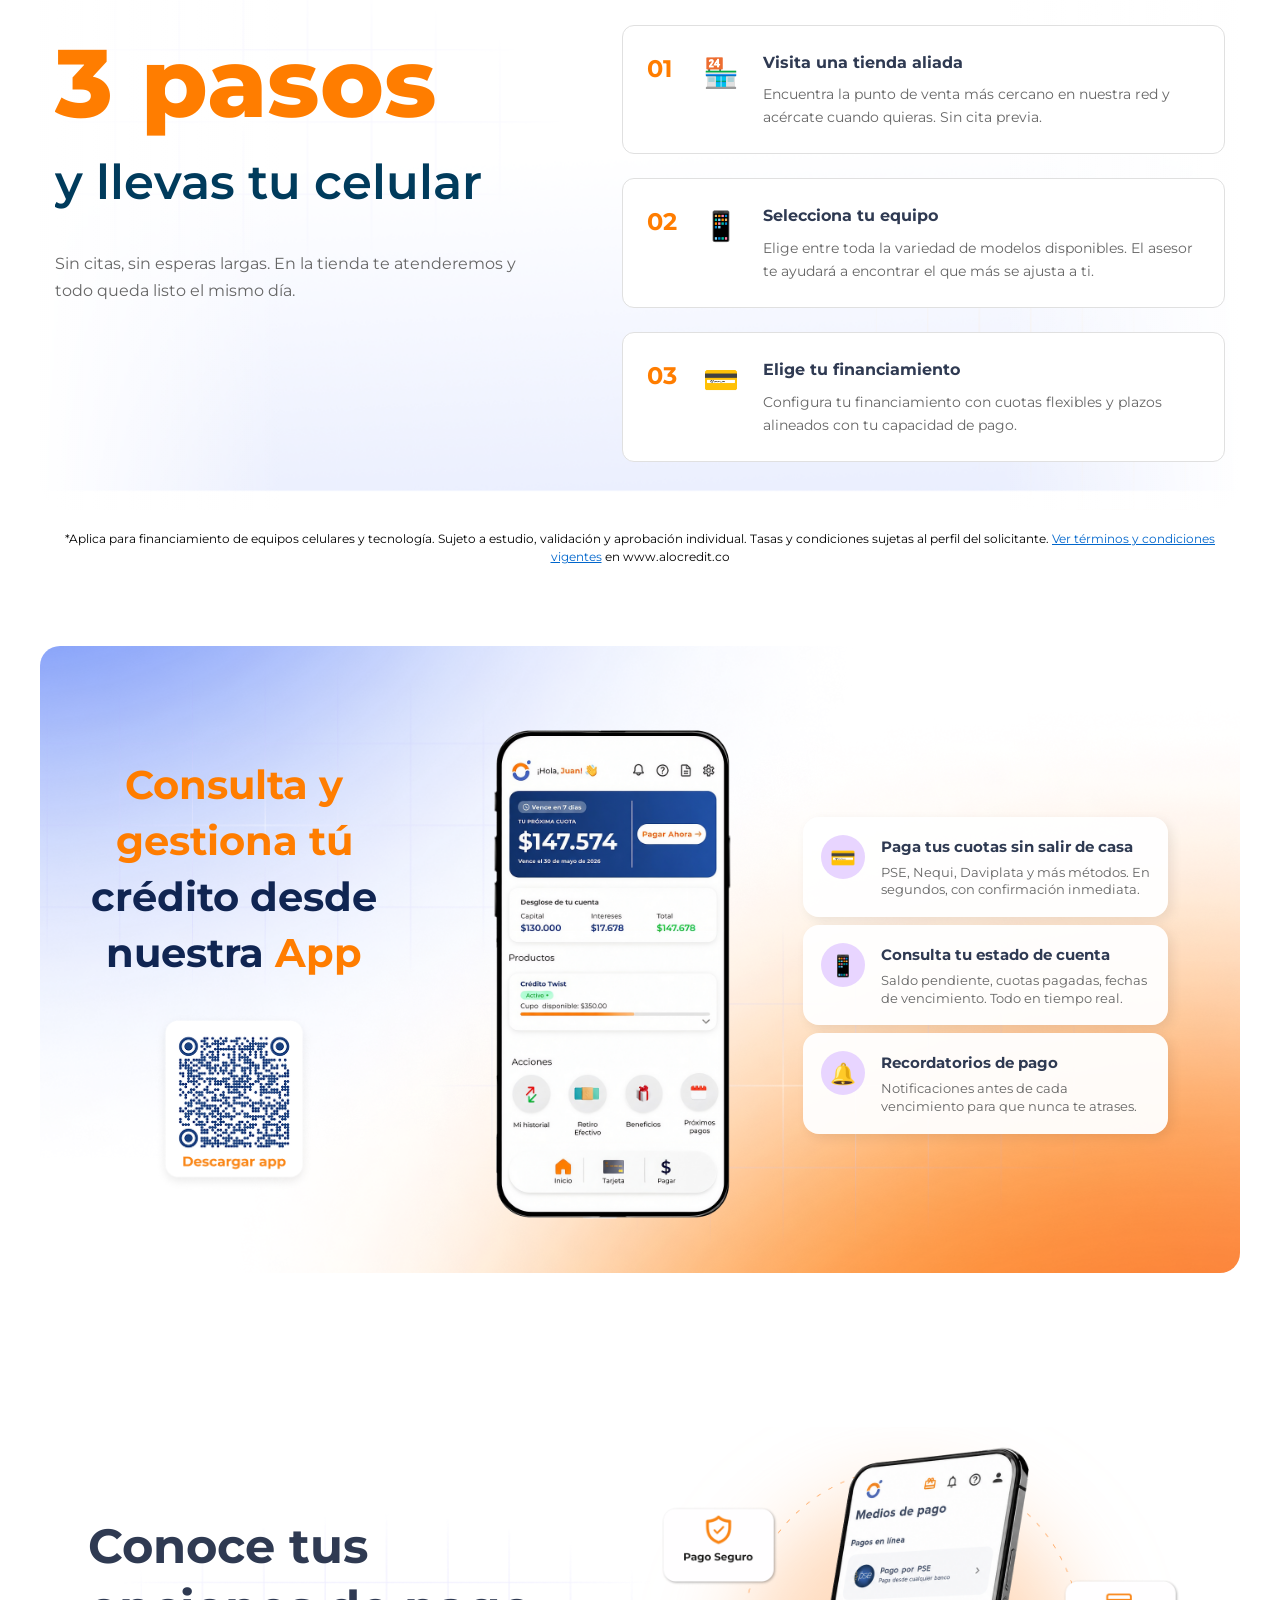
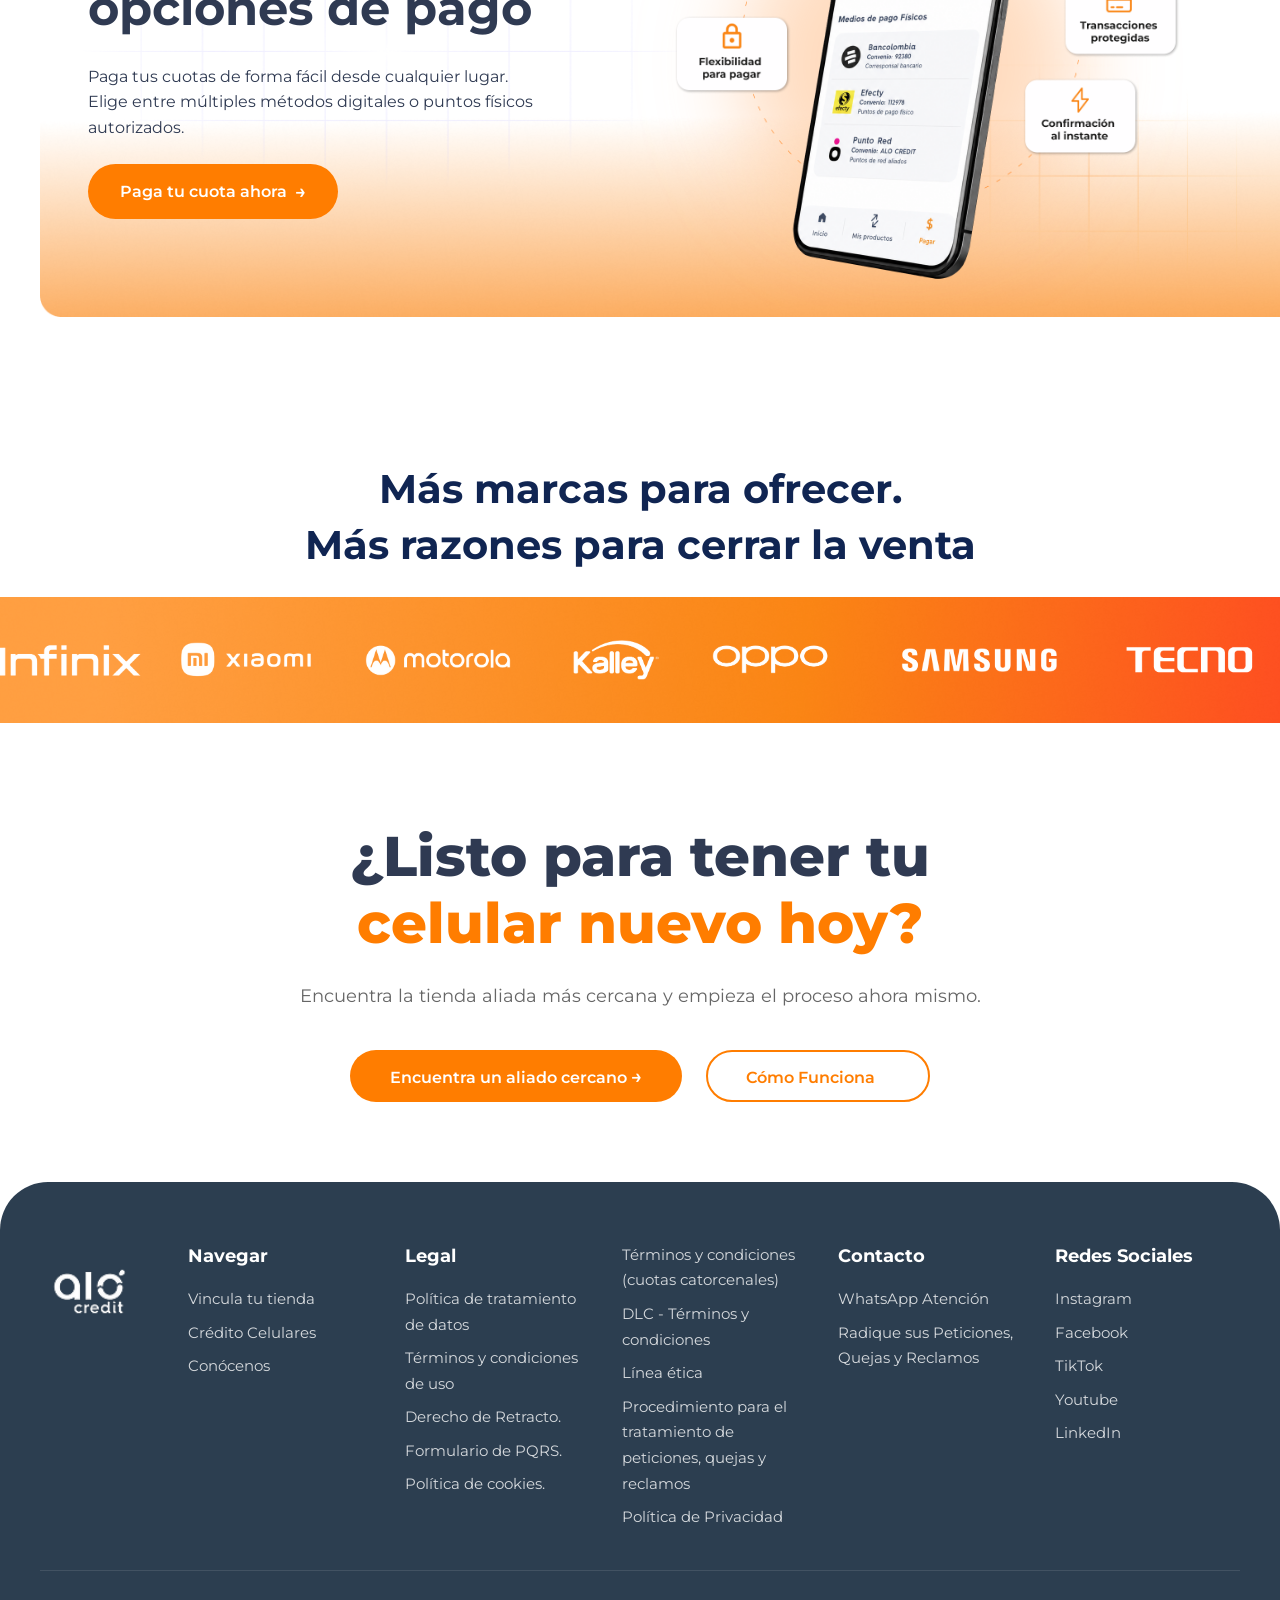
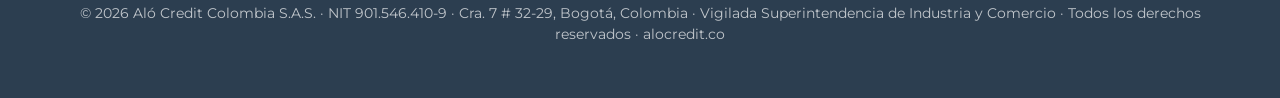
==== commit 8c14181f: "correciones" ====
--- a/index.html
+++ b/index.html
@@ -215,7 +215,7 @@
                     <a href="paga.html" class="btn btn-pago">Paga tu cuota ahora <span class="arrow">→</span></a>
                 </div>
                 <div class="opciones-pago-right">
-                    <img src="Vision Pago.png" alt="Opciones de pago" class="opciones-pago-img">
+                    <img src="Vision Pagofondov2.png" alt="Opciones de pago" class="opciones-pago-img">
                 </div>
             </div>
 
--- a/styles.css
+++ b/styles.css
@@ -4128,7 +4128,7 @@
 /* Opciones de Pago Section */
 .opciones-pago-block {
     display: grid;
-    grid-template-columns: 1.2fr 1fr;
+    grid-template-columns: 1fr 1.5fr;
     gap: 3rem;
     margin: 5rem auto;
     padding: 4rem 3rem;
@@ -4178,6 +4178,7 @@
     display: flex;
     align-items: center;
     gap: 0.5rem;
+    text-decoration: none;
 }
 
 .btn-pago:hover {
@@ -4189,13 +4190,27 @@
     display: flex;
     justify-content: center;
     align-items: center;
+    background: url('Vision Pagofondo.png') no-repeat center/650px;
+    position: relative;
+    min-height: 500px;
+    margin-left: 2rem;
+}
+
+@keyframes float {
+    0%, 100% {
+        transform: translateY(0px);
+    }
+    50% {
+        transform: translateY(-15px);
+    }
 }
 
 .opciones-pago-img {
     width: 100%;
-    max-width: 250px;
+    max-width: 600px;
     height: auto;
     object-fit: contain;
+    animation: float 3s ease-in-out infinite;
 }
 
 @media (max-width: 768px) {
@@ -4204,6 +4219,13 @@
         gap: 2rem;
         padding: 2rem 1.5rem;
         background: url('Degradado pago.png') no-repeat center 60%/cover;
+        justify-items: center;
+    }
+
+    .opciones-pago-left {
+        width: 100%;
+        text-align: center;
+        align-items: center;
     }
 
     .opciones-pago-left h2 {
@@ -4217,28 +4239,39 @@
     .btn-pago {
         padding: 0.6rem 1.5rem;
         font-size: 14px;
+        margin: 0 auto;
     }
 
     .opciones-pago-right {
         justify-content: center;
+        align-items: center;
         width: 100%;
+        background: url('Vision Pagofondo.png') no-repeat center/500px;
+        background-position: center;
+        margin-left: 0;
     }
 
     .opciones-pago-img {
-        max-width: 200px;
+        max-width: 500px;
         margin: 0 auto;
+        display: block;
     }
 }
 
 @media (max-width: 480px) {
     .opciones-pago-right {
         justify-content: center;
+        align-items: center;
         width: 100%;
+        background: url('Vision Pagofondo.png') no-repeat center/420px;
+        background-position: center;
+        margin-left: 0;
     }
 
     .opciones-pago-img {
-        max-width: 150px;
+        max-width: 420px;
         margin: 0 auto;
+        display: block;
     }
 }
 
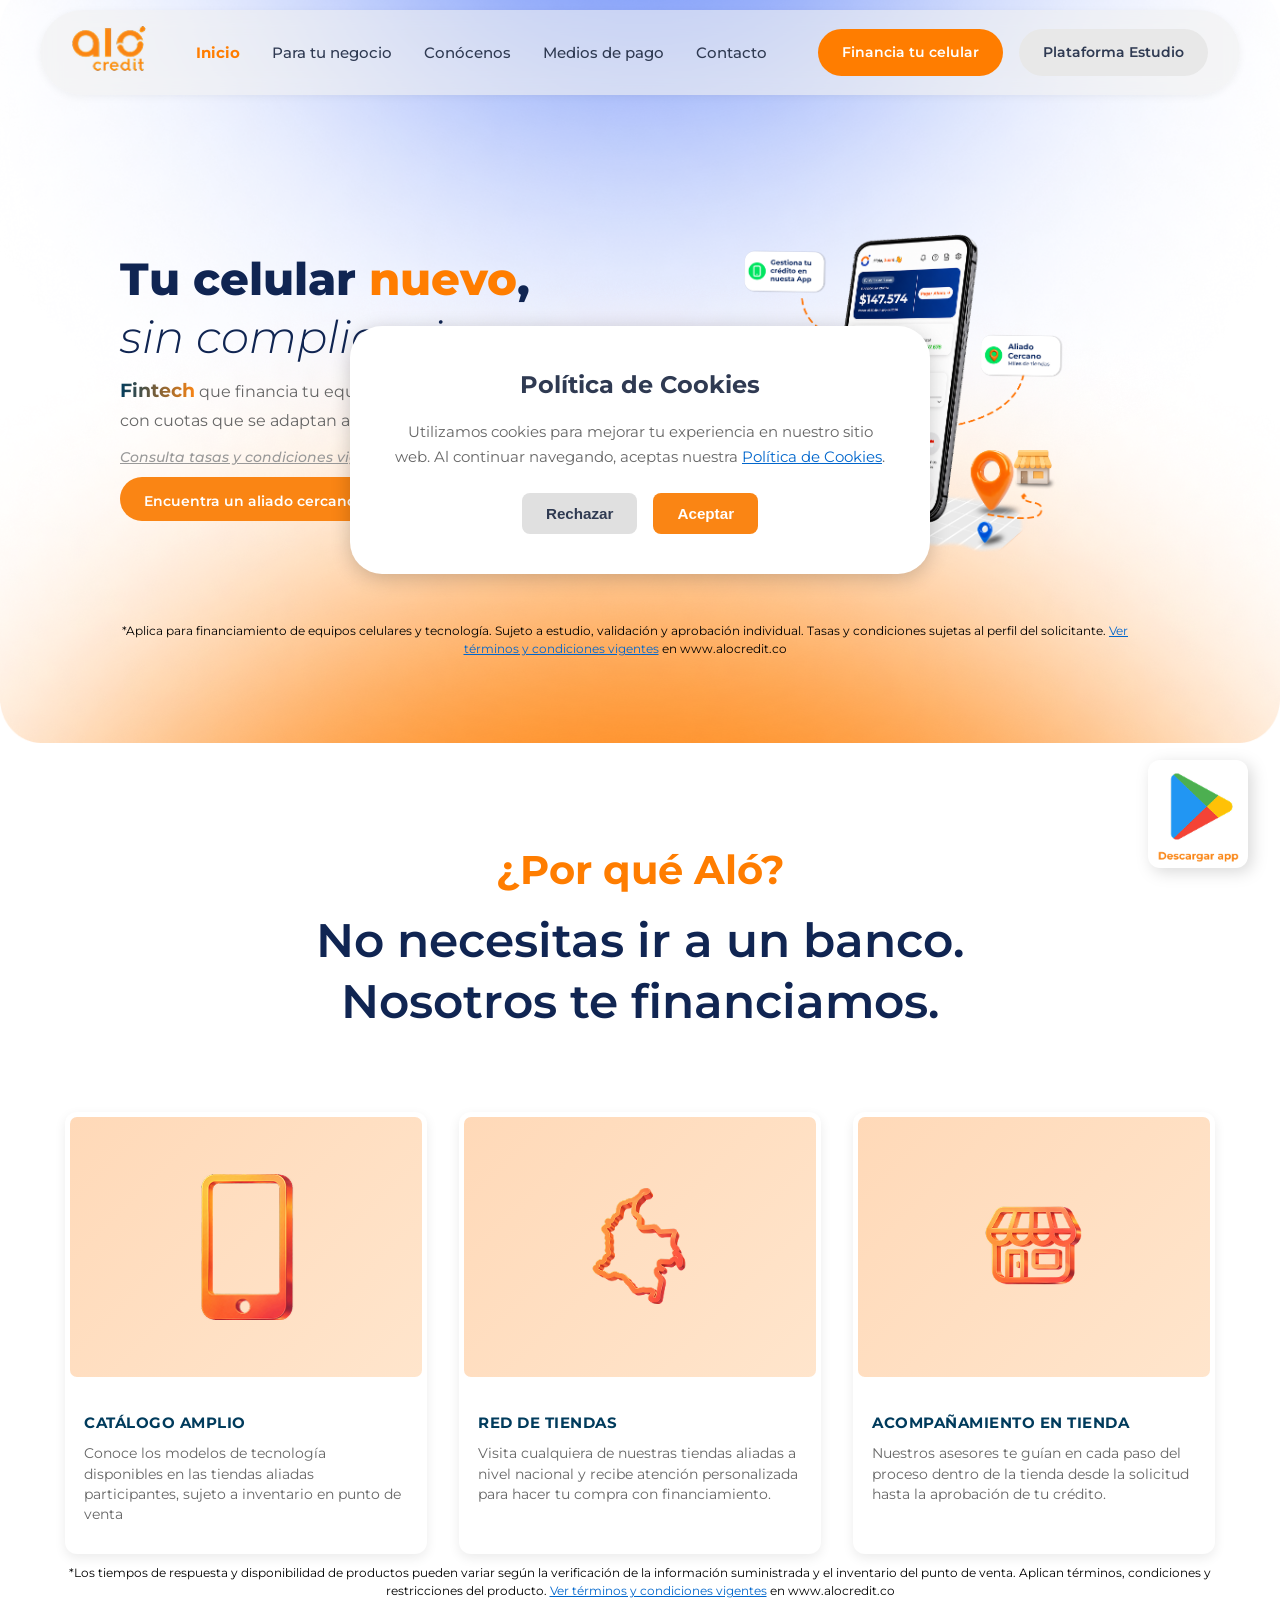
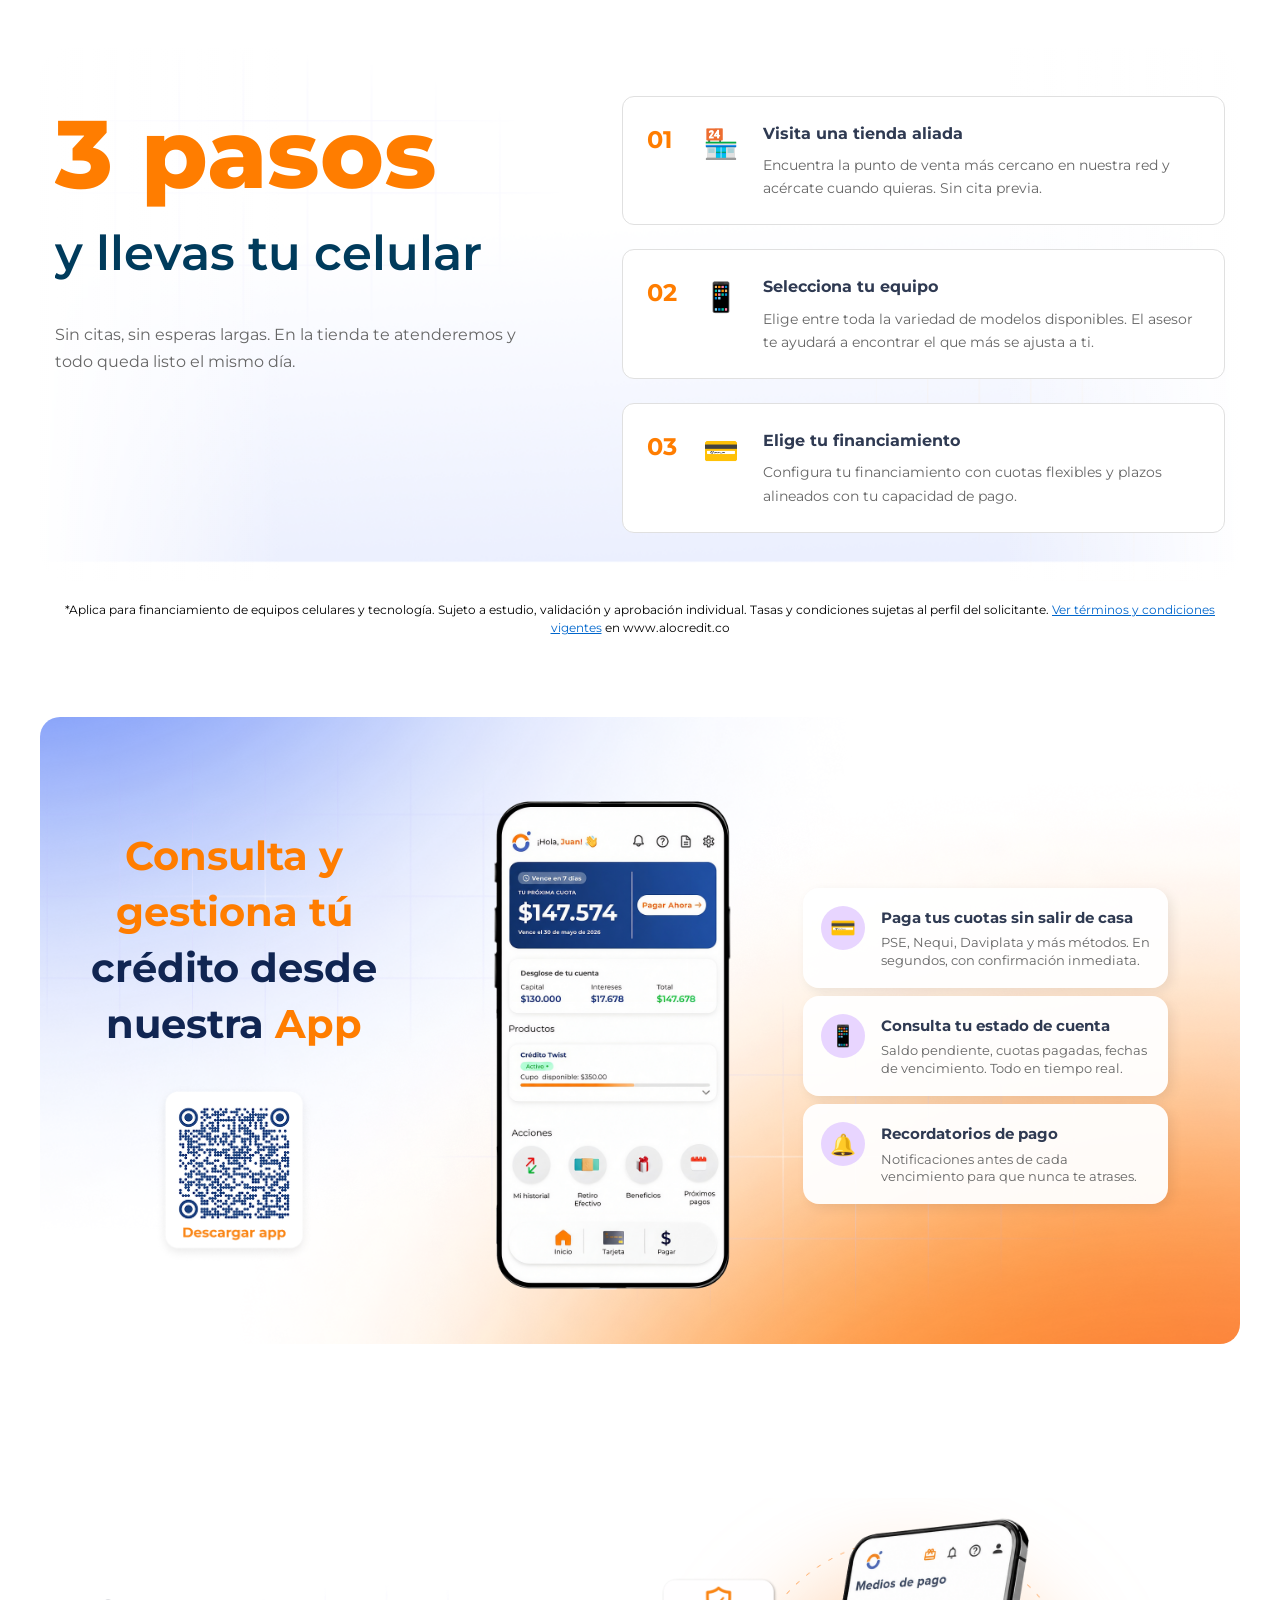
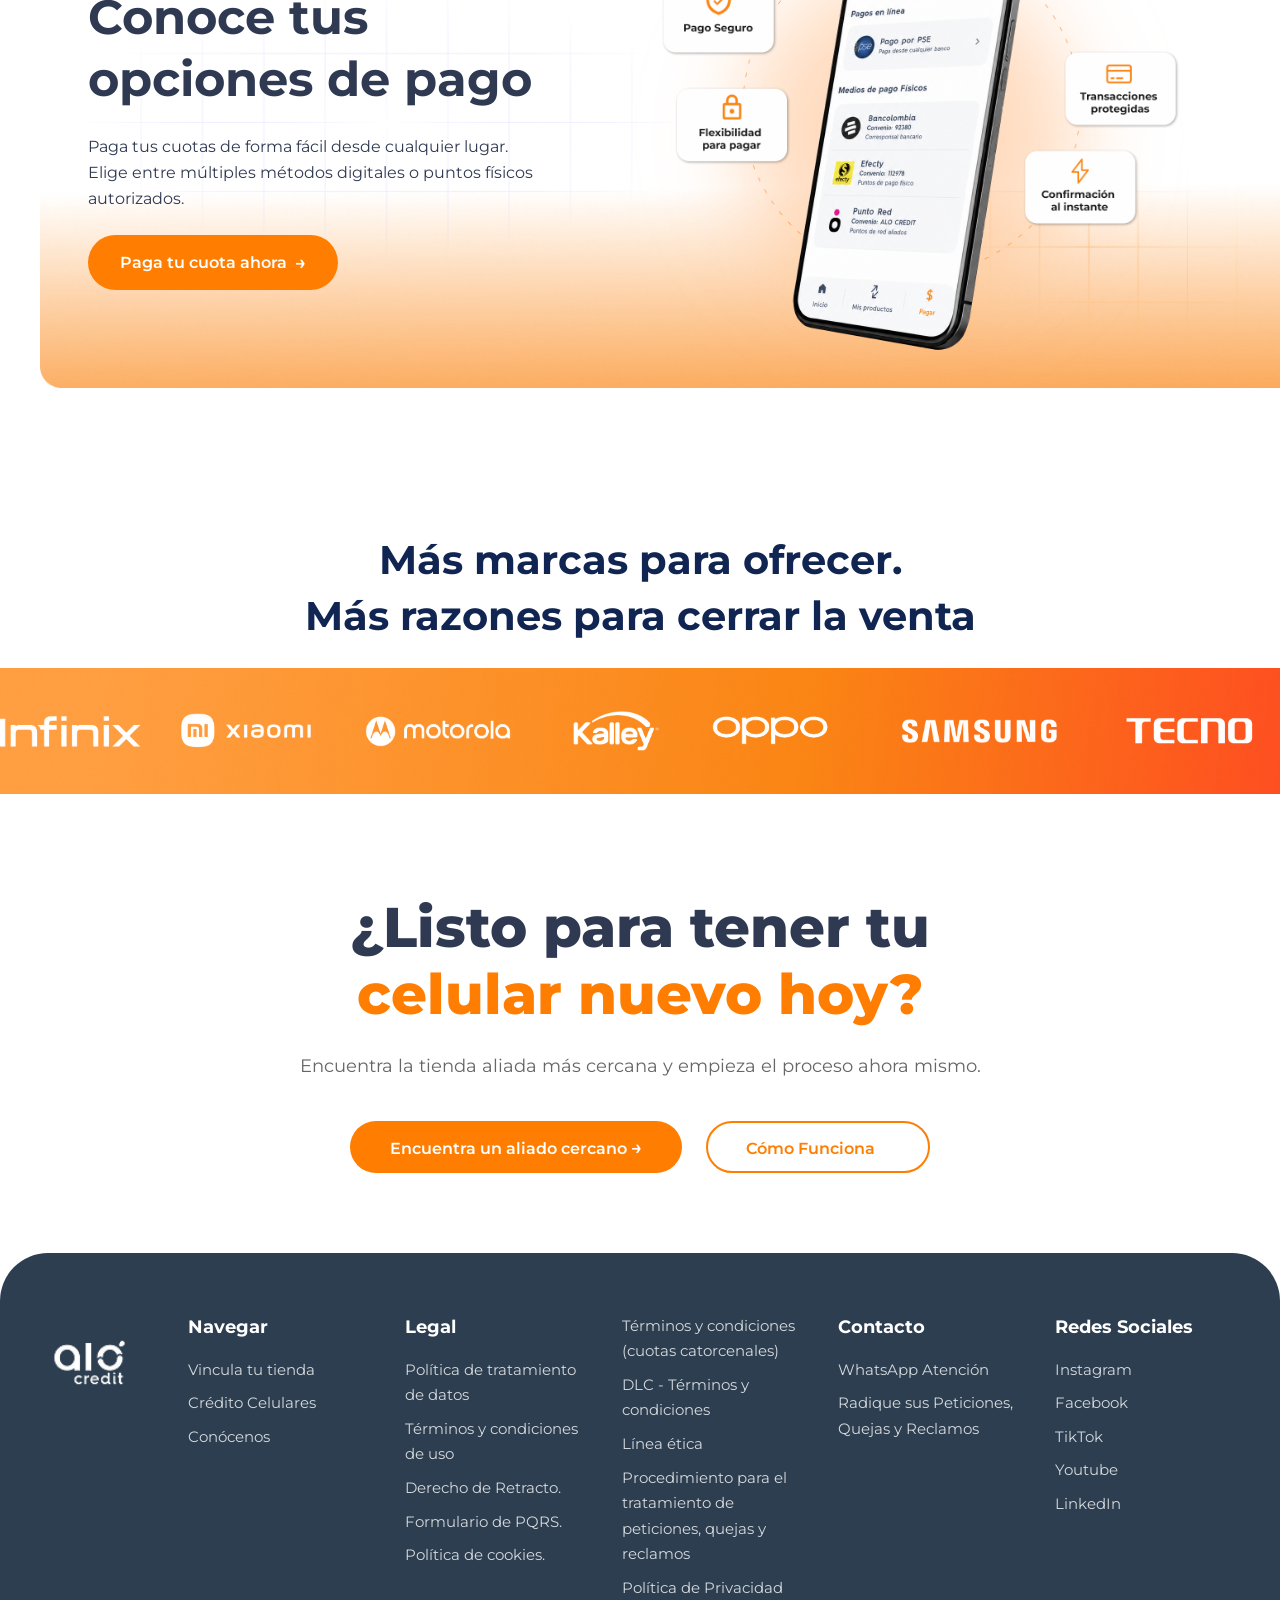
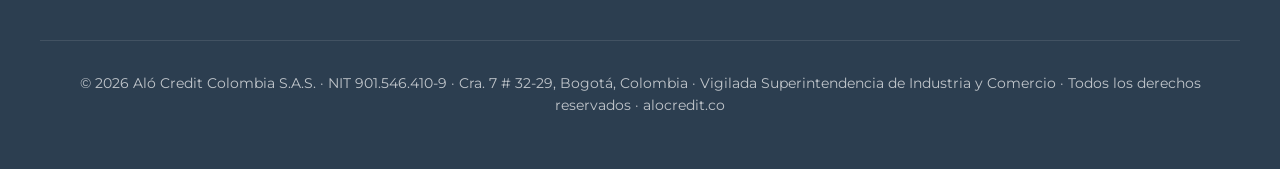
==== commit 62d45e5a: "Textos legales" ====
--- a/index.html
+++ b/index.html
@@ -61,6 +61,7 @@
                     <span class="italic-text"><span class="blue-text-italic">sin complicaciones</span></span>
                 </h1>
                 <p class="hero-description"><span class="fintech-animated">Fintech</span> que financia tu equipo desde una tienda cercana,<br>con cuotas que se adaptan a ti.</p>
+                <a href="terminos-cuotas.html#page=3" class="hero-small-text">Consulta tasas y condiciones vigentes</a>
                 <button class="btn btn-hero">Encuentra un aliado cercano <span class="arrow">→</span></button>
             </div>
             <div class="hero-image" data-parallax="0.03">
--- a/styles.css
+++ b/styles.css
@@ -312,7 +312,7 @@
 
 /* Hero Section - Index */
 .hero-index-section {
-    padding: 200px 30px 40px 0;
+    padding: 200px 30px 100px 0;
     background: url('Degradado fondo1.png') no-repeat center -15px/100% 100%;
     position: relative;
     overflow: hidden;
@@ -329,7 +329,7 @@
 
 @media (min-width: 1067px) {
     .hero-index-section {
-        padding: 250px 30px 40px 0;
+        padding: 250px 30px 100px 0;
     }
 }
 
@@ -1138,8 +1138,24 @@
 .hero-description {
     font-size: 1rem;
     color: var(--text-light);
-    margin-bottom: 2rem;
+    margin-bottom: 13px;
     line-height: 1.7;
+}
+
+.hero-small-text {
+    display: block;
+    font-size: 0.85rem;
+    color: #999999;
+    margin-bottom: 0.5rem;
+    margin-top: 0;
+    font-weight: 500;
+    font-style: italic;
+    text-decoration: underline;
+    transition: color 0.3s ease;
+}
+
+.hero-small-text:hover {
+    color: #0066cc;
 }
 
 .fintech-animated {
@@ -2282,7 +2298,7 @@
     }
 
     .hero-index-section {
-        padding: 140px 5px 140px 5px !important;
+        padding: 120px 5px 120px 5px !important;
     }
 
     .proceso,
@@ -2495,7 +2511,7 @@
 
 @media (max-width: 476px) {
     .hero-index-section {
-        padding: 140px 5px 140px 5px !important;
+        padding: 120px 5px 120px 5px !important;
     }
 }
 
@@ -3092,7 +3108,7 @@
     }
 
     .hero-index-section {
-        padding: 140px 5px 140px 5px !important;
+        padding: 120px 5px 120px 5px !important;
     }
 
     .hero-index-title {
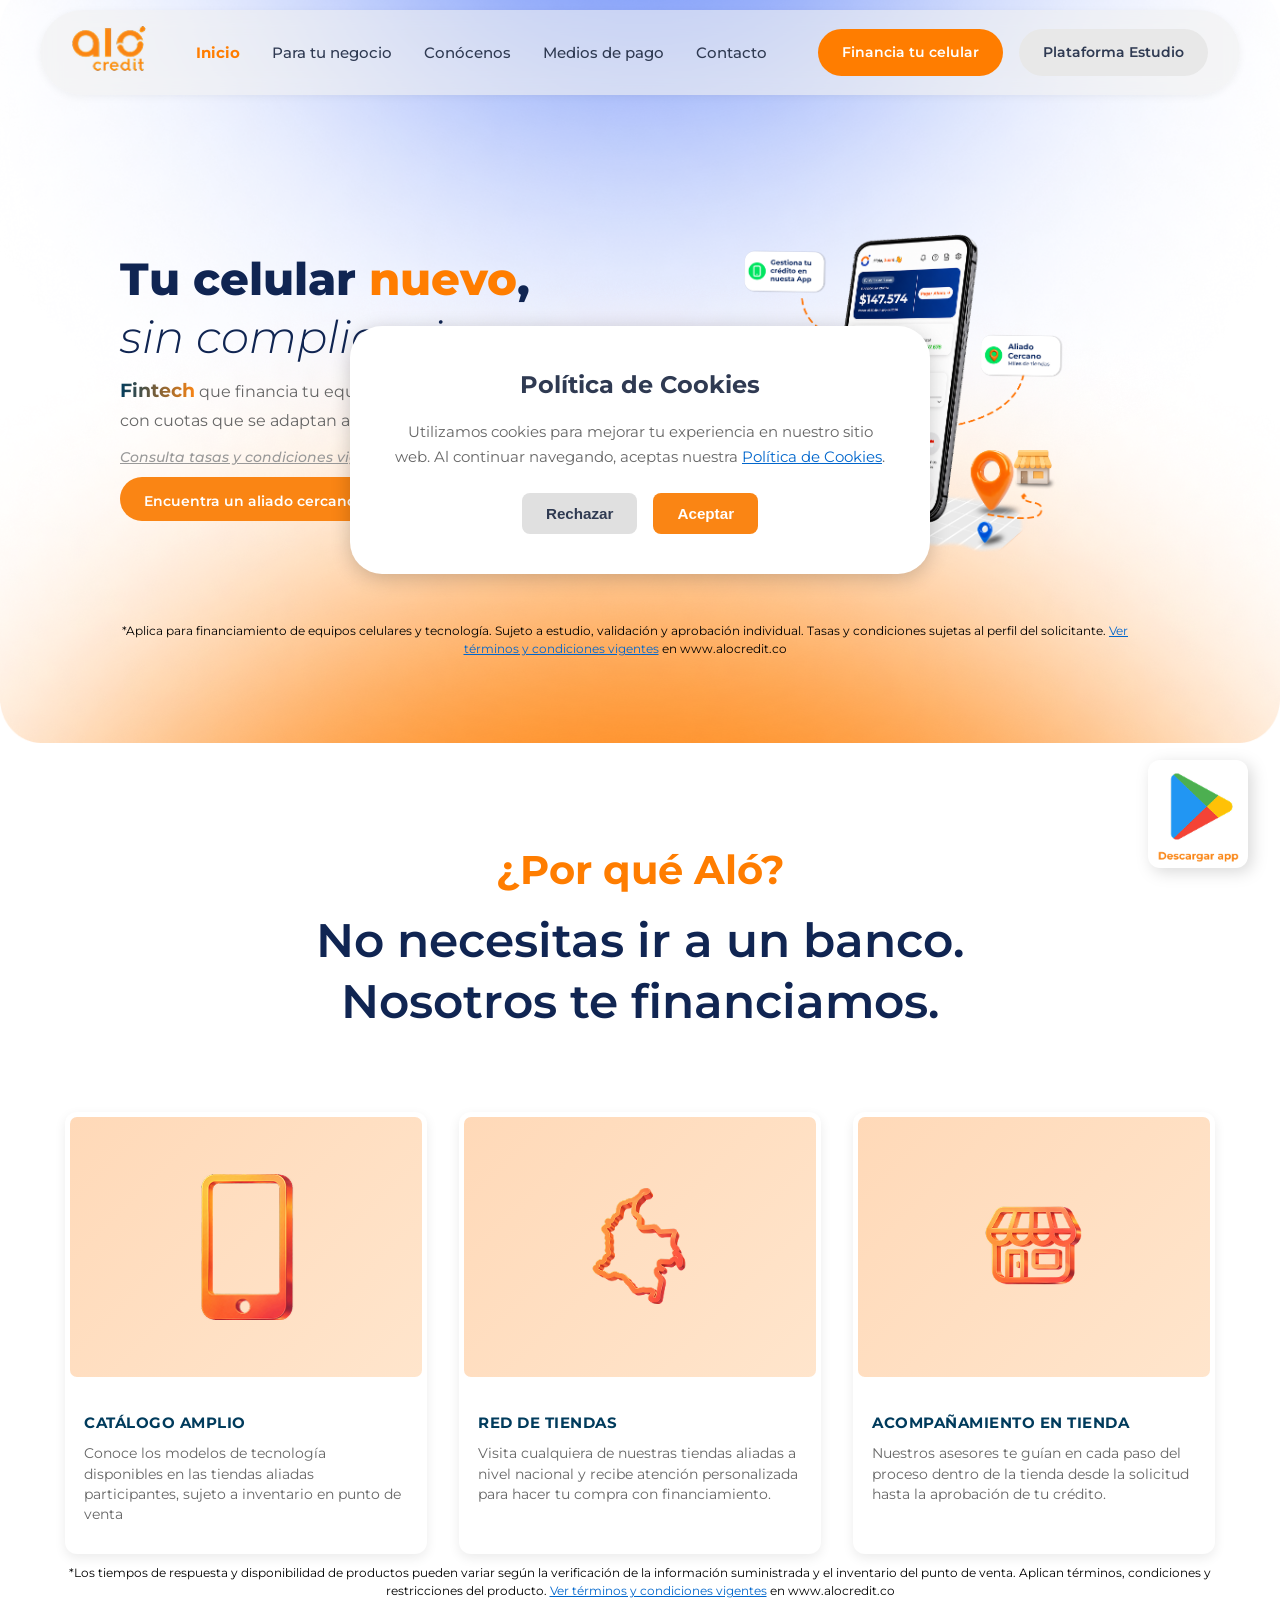
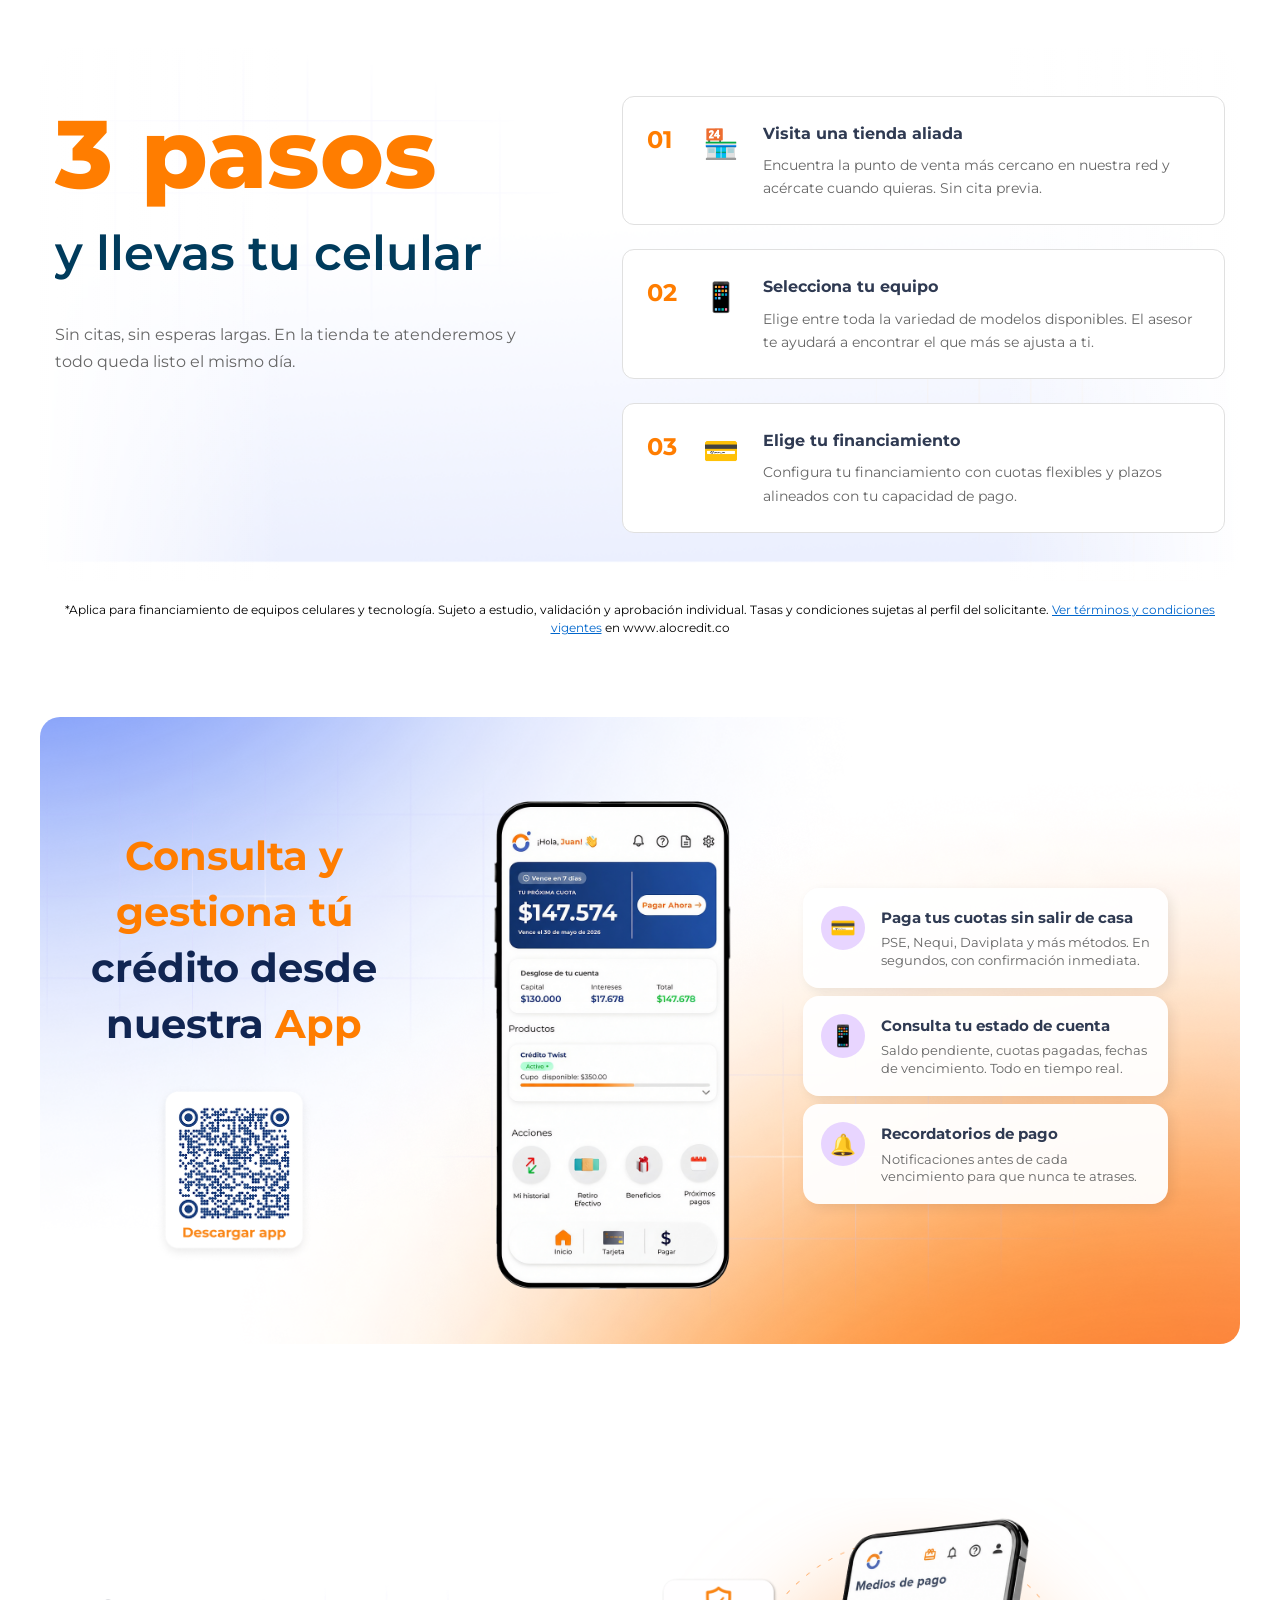
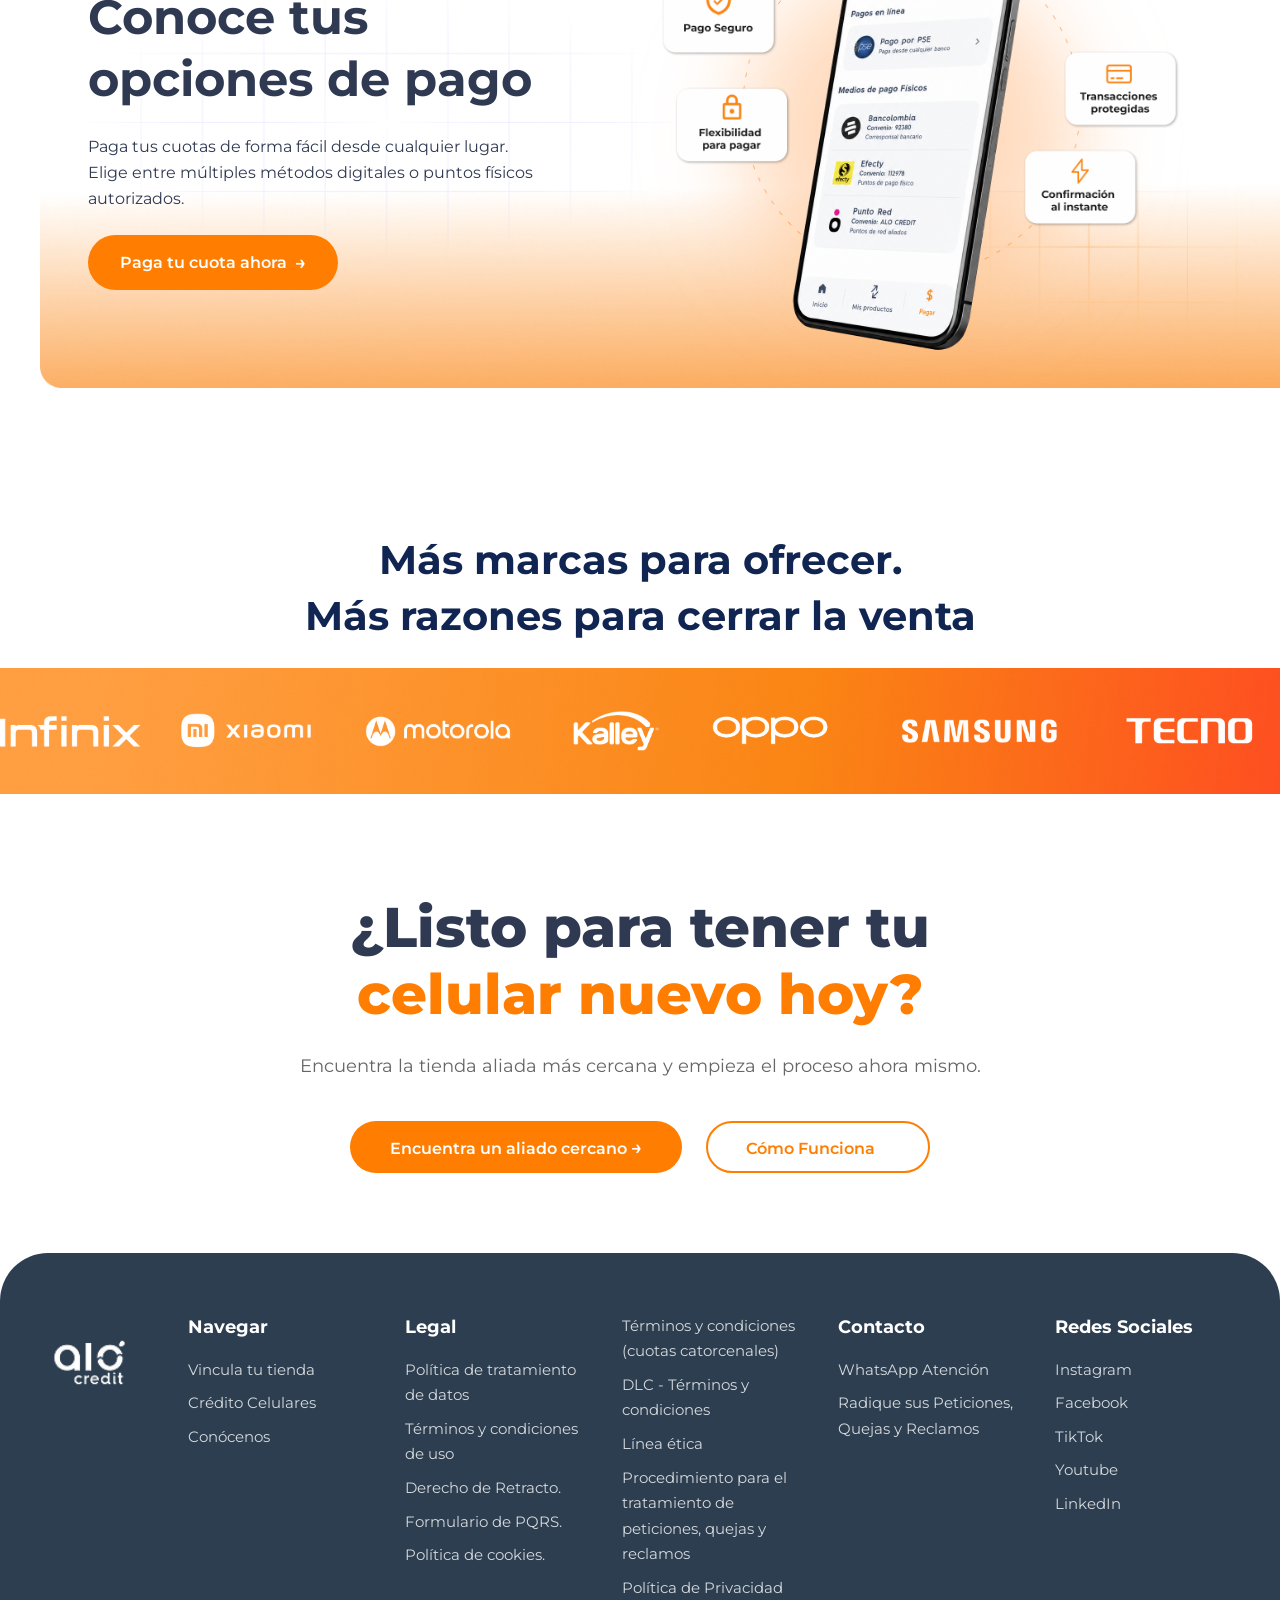
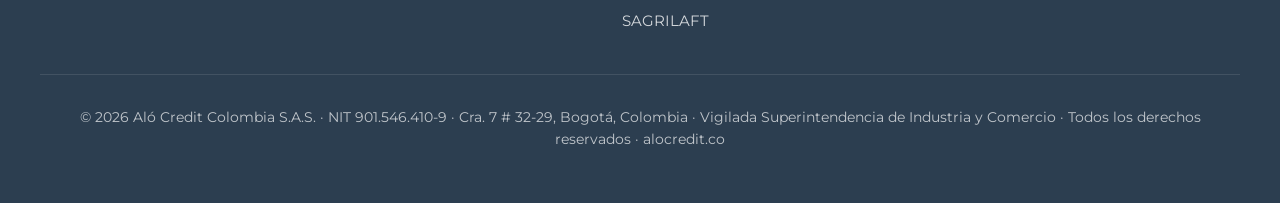
==== commit 8183a36b: "Textos legales" ====
--- a/index.html
+++ b/index.html
@@ -295,6 +295,7 @@
                             <li><a href="pqrs-procedimiento.html">Procedimiento para el tratamiento de peticiones,
                                     quejas y reclamos</a></li>
                             <li><a href="privacidad.html">Política de Privacidad</a></li>
+                            <li><a href="sagrilaft.html">SAGRILAFT</a></li>
                         </ul>
                     </div>
 
